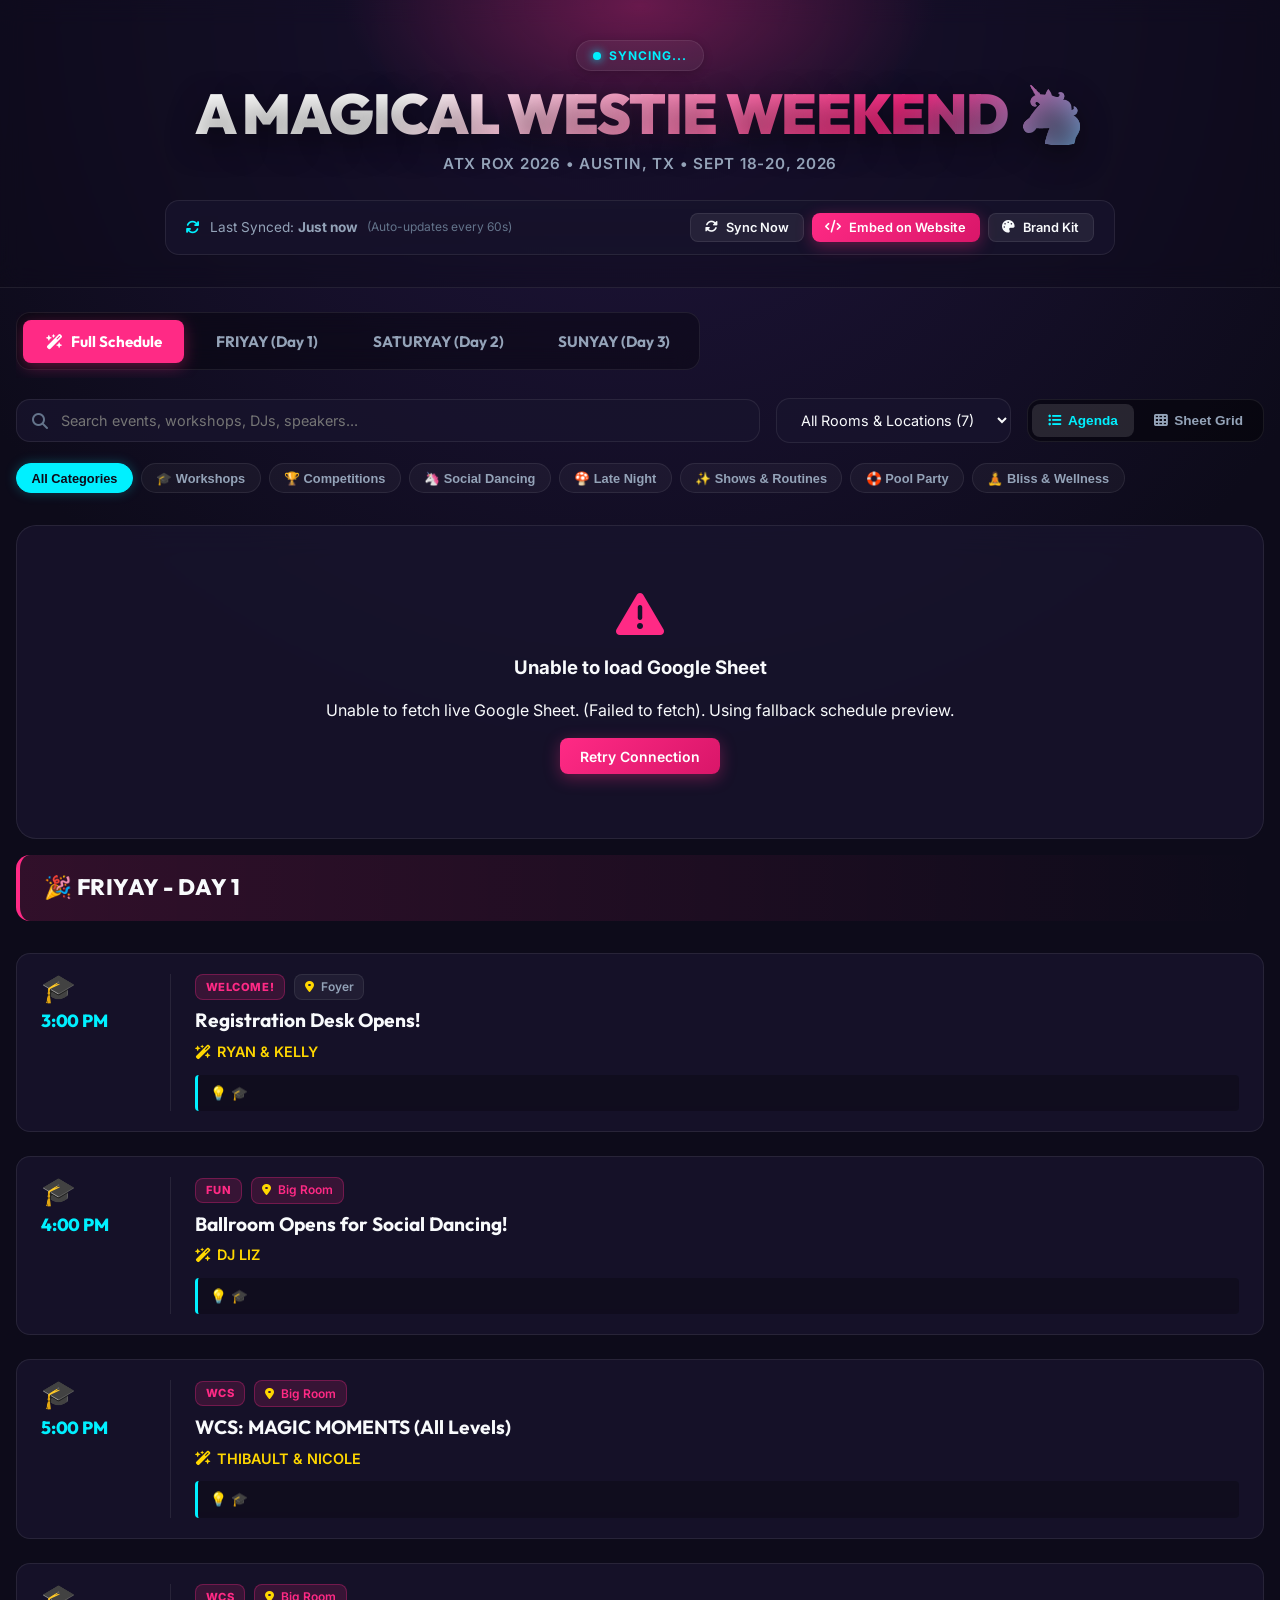
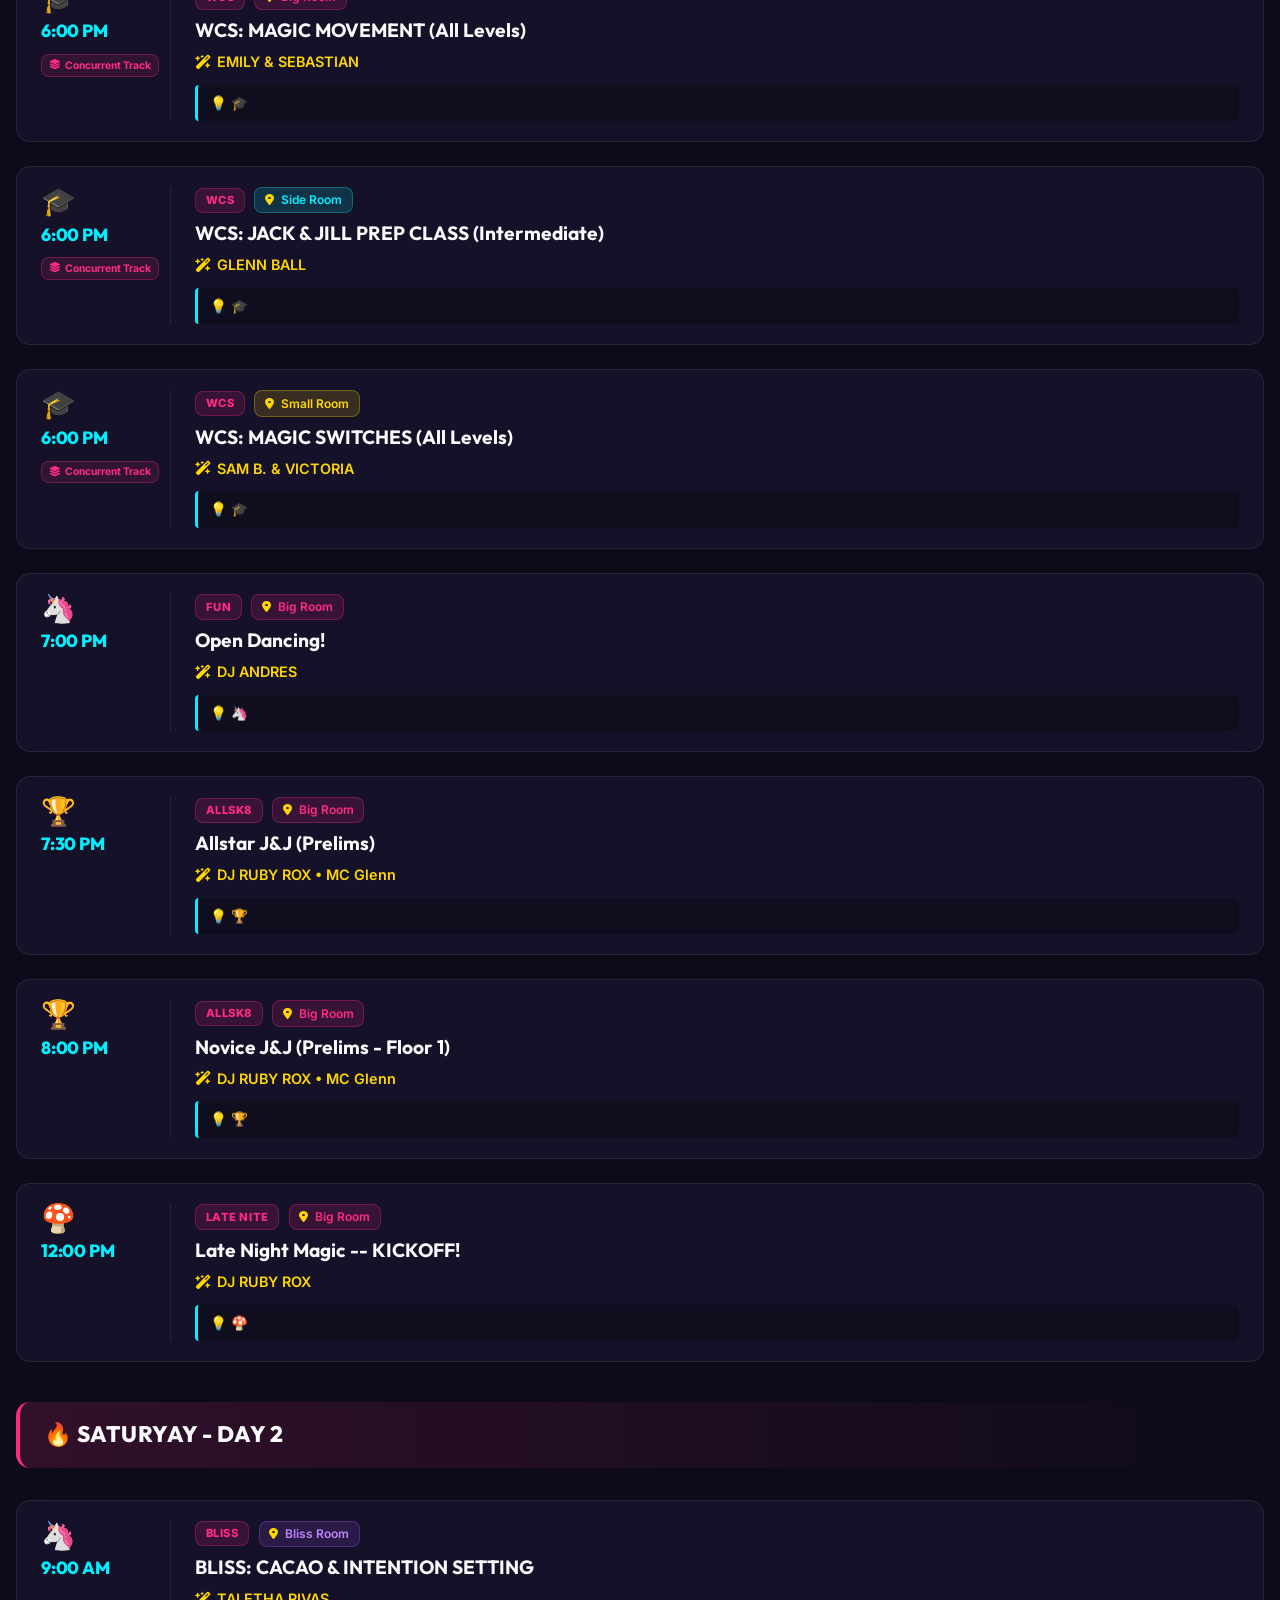
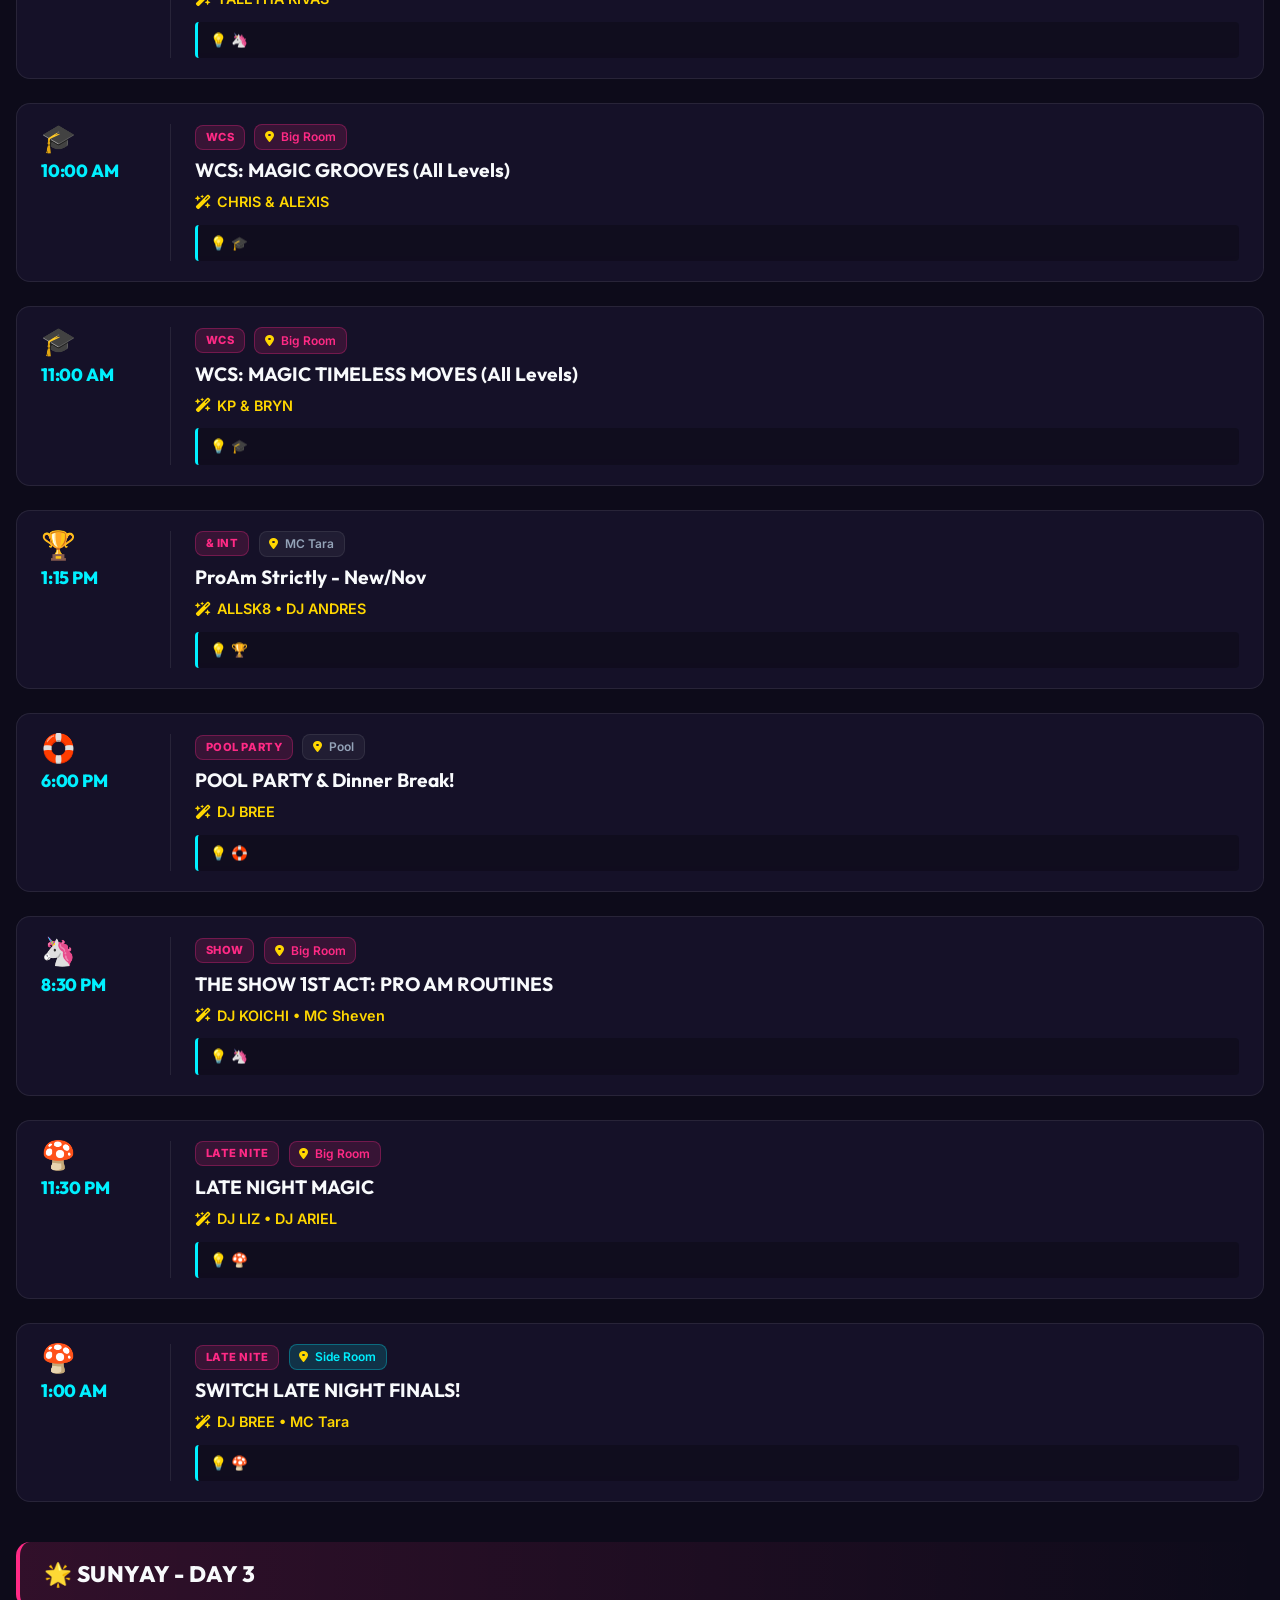
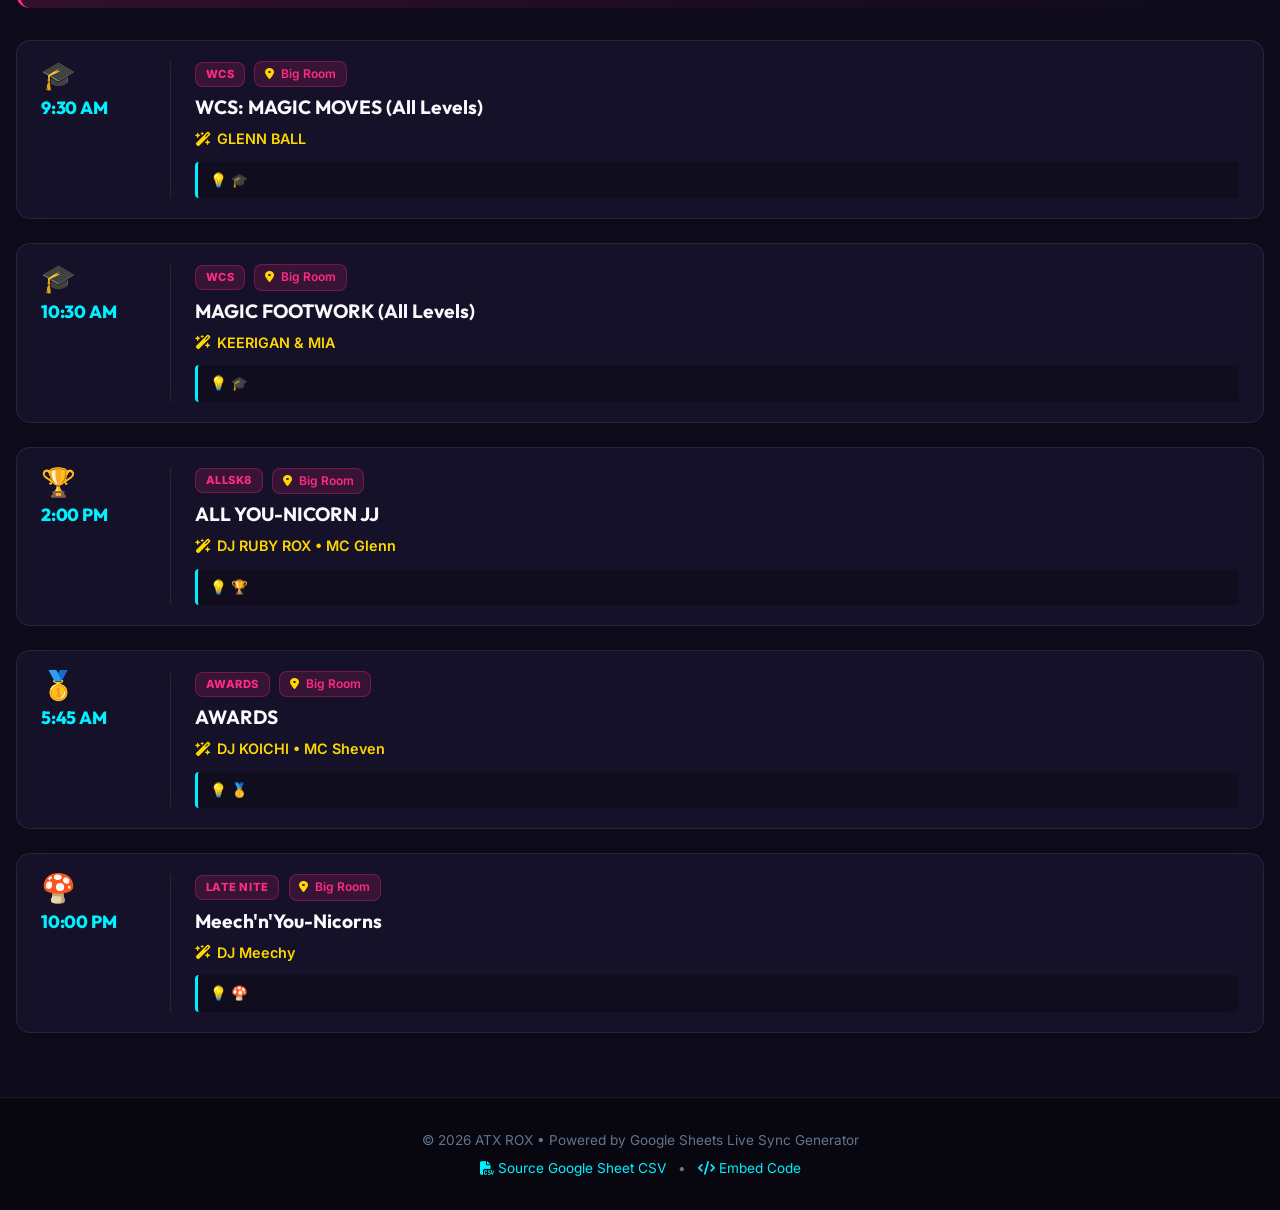
==== index.html @ 1a3ec3fb "Initial release: Live Google Sheets Event Schedule Generator with ATX ROX brand kit, dual views, con" ====
<!DOCTYPE html>
<html lang="en">
<head>
  <meta charset="UTF-8">
  <meta name="viewport" content="width=device-width, initial-scale=1.0">
  <title>ATX ROX Schedule '26 | Live Event Schedule</title>
  <meta name="description" content="Live updating event schedule for ATX ROX - A Magical West Coast Swing Weekend. Updated in real-time from Google Sheets.">
  
  <!-- Google Fonts -->
  <link rel="preconnect" href="https://fonts.googleapis.com">
  <link rel="preconnect" href="https://fonts.gstatic.com" crossorigin>
  <link href="https://fonts.googleapis.com/css2?family=Inter:wght@300;400;500;600;700&family=Outfit:wght@400;600;700;800;900&display=swap" rel="stylesheet">
  
  <!-- FontAwesome Icons -->
  <link rel="stylesheet" href="https://cdnjs.cloudflare.com/ajax/libs/font-awesome/6.4.0/css/all.min.css">
  
  <!-- Main Stylesheet -->
  <link rel="stylesheet" href="style.css">
</head>
<body class="theme-atx-rox">

  <!-- TOP BRAND HERO BANNER -->
  <header class="app-header">
    <div class="header-overlay"></div>
    <div class="header-container">
      <div class="brand-badge">
        <span class="pulse-dot"></span>
        <span id="liveStatusText">LIVE GOOGLE SHEETS SYNC</span>
      </div>
      <h1 class="event-title" id="eventTitle">A MAGICAL WESTIE WEEKEND 🦄</h1>
      <p class="event-subtitle" id="eventSubtitle">ATX ROX 2026 • AUSTIN, TX • SEPT 18-20, 2026</p>
      
      <!-- Live Sync Controls -->
      <div class="sync-bar">
        <div class="sync-info">
          <i class="fa-solid fa-arrows-rotate sync-icon" id="syncSpinner"></i>
          <span>Last Synced: <strong id="lastSyncTime">Just now</strong></span>
          <span class="sync-interval">(Auto-updates every 60s)</span>
        </div>
        <div class="header-actions">
          <button class="btn btn-secondary btn-sm" id="btnSyncNow">
            <i class="fa-solid fa-rotate"></i> Sync Now
          </button>
          <button class="btn btn-primary btn-sm" id="btnOpenEmbedModal">
            <i class="fa-solid fa-code"></i> Embed on Website
          </button>
          <button class="btn btn-secondary btn-sm" id="btnOpenThemeDrawer">
            <i class="fa-solid fa-palette"></i> Brand Kit
          </button>
        </div>
      </div>
    </div>
  </header>

  <!-- MAIN APP CONTAINER -->
  <main class="app-main">
    
    <!-- CONTROLS & NAVIGATION BAR -->
    <section class="navigation-section">
      <!-- Day Tabs Bar -->
      <div class="tabs-scroll-container">
        <div class="day-tabs" id="dayTabsContainer">
          <!-- Dynamically populated day tabs -->
          <button class="tab-btn active" data-day="ALL">
            <i class="fa-solid fa-wand-magic-sparkles"></i> Full Schedule
          </button>
          <button class="tab-btn" data-day="FRIYAY">FRIYAY (Sept 18)</button>
          <button class="tab-btn" data-day="SATURYAY">SATURYAY (Sept 19)</button>
          <button class="tab-btn" data-day="SUNYAY">SUNYAY (Sept 20)</button>
        </div>
      </div>

      <!-- Search, Filter & Layout Switcher Bar -->
      <div class="toolbar">
        <!-- Search Box -->
        <div class="search-box">
          <i class="fa-solid fa-magnifying-glass search-icon"></i>
          <input type="text" id="searchInput" placeholder="Search events, workshops, DJs, speakers..." aria-label="Search Schedule">
          <button class="clear-search" id="btnClearSearch" title="Clear Search" style="display: none;">
            <i class="fa-solid fa-xmark"></i>
          </button>
        </div>

        <!-- Room / Track Filter Dropdown -->
        <div class="filter-group">
          <select id="roomFilter" class="select-input" aria-label="Filter by Location">
            <option value="ALL">All Rooms & Locations</option>
          </select>
        </div>

        <!-- View Mode Switcher -->
        <div class="view-switcher" role="radiogroup" aria-label="Schedule View Options">
          <button class="view-btn active" id="viewBtnAgenda" title="Agenda Cards View">
            <i class="fa-solid fa-list-ul"></i>
            <span>Agenda</span>
          </button>
          <button class="view-btn" id="viewBtnGrid" title="Google Sheet Grid View">
            <i class="fa-solid fa-table-cells"></i>
            <span>Sheet Grid</span>
          </button>
        </div>
      </div>

      <!-- Quick Category Pills -->
      <div class="category-pills" id="categoryPillsContainer">
        <button class="pill-btn active" data-category="ALL">All Categories</button>
        <button class="pill-btn" data-category="WCS">🎓 Workshops</button>
        <button class="pill-btn" data-category="ALLSK8">🏆 Competitions</button>
        <button class="pill-btn" data-category="FUN">🦄 Social Dancing</button>
        <button class="pill-btn" data-category="LATE NITE">🍄 Late Night</button>
        <button class="pill-btn" data-category="SHOW">✨ Shows & Routines</button>
        <button class="pill-btn" data-category="POOL PARTY">🛟 Pool Party</button>
        <button class="pill-btn" data-category="BLISS">🧘 Bliss & Wellness</button>
      </div>
    </section>

    <!-- LOADING & ERROR STATES -->
    <div class="state-container" id="loadingState">
      <div class="spinner-large"></div>
      <h3>Fetching Live Google Sheet Schedule...</h3>
      <p>Parsing sessions, tracks, and live updates</p>
    </div>

    <div class="state-container hidden" id="errorState">
      <i class="fa-solid fa-triangle-exclamation error-icon"></i>
      <h3>Unable to load Google Sheet</h3>
      <p id="errorMessage">Please check your internet connection or CSV publication link.</p>
      <button class="btn btn-primary" id="btnRetry">Retry Connection</button>
    </div>

    <!-- SCHEDULE VIEWS CONTAINER -->
    <section class="schedule-content">
      
      <!-- AGENDA LIST VIEW (DEFAULT MOBILE & DESKTOP) -->
      <div class="view-container agenda-view" id="agendaView">
        <div class="agenda-timeline" id="agendaTimeline">
          <!-- Dynamically populated agenda timeline cards -->
        </div>
      </div>

      <!-- GOOGLE SHEET GRID VIEW -->
      <div class="view-container grid-view hidden" id="gridView">
        <div class="grid-table-wrapper">
          <table class="sheet-grid-table" id="sheetGridTable">
            <thead id="gridTableHead">
              <!-- Dynamically populated table headers -->
            </thead>
            <tbody id="gridTableBody">
              <!-- Dynamically populated table rows -->
            </tbody>
          </table>
        </div>
      </div>

      <!-- EMPTY SEARCH RESULTS STATE -->
      <div class="state-container hidden" id="emptyState">
        <i class="fa-solid fa-calendar-xmark empty-icon"></i>
        <h3>No Events Found</h3>
        <p>Try adjusting your search query or category filters.</p>
        <button class="btn btn-secondary" id="btnResetFilters">Reset All Filters</button>
      </div>
    </section>

  </main>

  <!-- EMBED CODE GENERATOR MODAL -->
  <div class="modal-backdrop hidden" id="embedModal">
    <div class="modal-card">
      <div class="modal-header">
        <h2><i class="fa-solid fa-code"></i> Website Embed Code Generator</h2>
        <button class="modal-close" id="btnCloseEmbedModal"><i class="fa-solid fa-xmark"></i></button>
      </div>
      <div class="modal-body">
        <p>Copy and paste this code snippet directly into your WordPress, Squarespace, Wix, or custom website HTML page to display your live Google Sheet schedule!</p>
        
        <div class="form-group">
          <label for="embedSheetUrl">Google Sheet CSV Published URL</label>
          <input type="text" id="embedSheetUrl" class="text-input" readonly value="https://docs.google.com/spreadsheets/d/e/2PACX-1vRYBLvB4_05i_D7KHyR4v55tsRYfDS2PTN2zPRxjfxtT5gEfvuk1tuV2T-4HpYQgbgEz070Y7EDBnbz/pub?gid=1745454581&single=true&output=csv">
        </div>

        <div class="form-row">
          <div class="form-group">
            <label for="embedHeight">Iframe Height</label>
            <input type="text" id="embedHeight" class="text-input" value="850px">
          </div>
          <div class="form-group">
            <label for="embedThemeSelect">Brand Theme Preset</label>
            <select id="embedThemeSelect" class="select-input">
              <option value="atx-rox">ATX ROX (Magical Westie)</option>
              <option value="cyberpunk">Cyberpunk Dark</option>
              <option value="minimalist">Minimalist Clean</option>
              <option value="vibrant">Vibrant Sunset</option>
            </select>
          </div>
        </div>

        <div class="code-preview-box">
          <div class="code-header">
            <span>HTML iFrame Embed Snippet</span>
            <button class="btn btn-sm btn-secondary" id="btnCopyEmbed">
              <i class="fa-regular fa-copy"></i> Copy Code
            </button>
          </div>
          <textarea id="embedCodeTextarea" class="code-textarea" readonly rows="5"></textarea>
        </div>
      </div>
      <div class="modal-footer">
        <button class="btn btn-secondary" id="btnDoneEmbed">Close</button>
      </div>
    </div>
  </div>

  <!-- BRAND KIT THEME CUSTOMIZER DRAWER -->
  <aside class="drawer-backdrop hidden" id="themeDrawer">
    <div class="drawer-panel">
      <div class="drawer-header">
        <h2><i class="fa-solid fa-palette"></i> Event Brand Kit Editor</h2>
        <button class="drawer-close" id="btnCloseThemeDrawer"><i class="fa-solid fa-xmark"></i></button>
      </div>
      <div class="drawer-body">
        <p class="drawer-desc">Customize the appearance of this schedule for your event website.</p>

        <!-- Preset Selection -->
        <div class="form-group">
          <label>Theme Presets</label>
          <div class="preset-grid">
            <button class="preset-card active" data-preset="atx-rox">
              <div class="preset-swatch" style="background: linear-gradient(135deg, #0d0b1a, #ff2a85, #00f0ff);"></div>
              <span>ATX ROX Magic</span>
            </button>
            <button class="preset-card" data-preset="cyberpunk">
              <div class="preset-swatch" style="background: linear-gradient(135deg, #05050a, #00ff66, #ff0055);"></div>
              <span>Cyberpunk</span>
            </button>
            <button class="preset-card" data-preset="minimalist">
              <div class="preset-swatch" style="background: linear-gradient(135deg, #ffffff, #2563eb, #0f172a);"></div>
              <span>Minimalist</span>
            </button>
            <button class="preset-card" data-preset="vibrant">
              <div class="preset-swatch" style="background: linear-gradient(135deg, #1e1b4b, #f59e0b, #ef4444);"></div>
              <span>Sunset Gold</span>
            </button>
          </div>
        </div>

        <hr class="drawer-divider">

        <!-- Custom Color Pickers -->
        <h3>Custom Brand Colors</h3>
        <div class="form-group">
          <label for="colorPrimary">Primary Accent (Highlights & Buttons)</label>
          <div class="color-picker-wrapper">
            <input type="color" id="colorPrimary" value="#ff2a85">
            <span id="hexPrimary">#ff2a85</span>
          </div>
        </div>

        <div class="form-group">
          <label for="colorSecondary">Secondary Accent (Badges & Glows)</label>
          <div class="color-picker-wrapper">
            <input type="color" id="colorSecondary" value="#00f0ff">
            <span id="hexSecondary">#00f0ff</span>
          </div>
        </div>

        <div class="form-group">
          <label for="colorBackground">Background Base</label>
          <div class="color-picker-wrapper">
            <input type="color" id="colorBackground" value="#0d0b1a">
            <span id="hexBackground">#0d0b1a</span>
          </div>
        </div>

        <div class="form-group">
          <label for="colorCard">Card Container Background</label>
          <div class="color-picker-wrapper">
            <input type="color" id="colorCard" value="#18152e">
            <span id="hexCard">#18152e</span>
          </div>
        </div>

        <hr class="drawer-divider">

        <!-- Custom Titles -->
        <h3>Event Headers</h3>
        <div class="form-group">
          <label for="customTitleInput">Event Title</label>
          <input type="text" id="customTitleInput" class="text-input" value="A MAGICAL WESTIE WEEKEND 🦄">
        </div>

        <div class="form-group">
          <label for="customSubtitleInput">Event Subtitle / Date</label>
          <input type="text" id="customSubtitleInput" class="text-input" value="ATX ROX 2026 • AUSTIN, TX • SEPT 18-20, 2026">
        </div>
      </div>
      <div class="drawer-footer">
        <button class="btn btn-secondary" id="btnResetTheme">Reset Default</button>
        <button class="btn btn-primary" id="btnApplyTheme">Save Theme Settings</button>
      </div>
    </div>
  </aside>

  <!-- EVENT DETAILS MODAL -->
  <div class="modal-backdrop hidden" id="eventDetailModal">
    <div class="modal-card modal-card-sm">
      <div class="modal-header">
        <div class="modal-category-badge" id="modalCategoryBadge">WCS WORKSHOP</div>
        <button class="modal-close" id="btnCloseEventDetailModal"><i class="fa-solid fa-xmark"></i></button>
      </div>
      <div class="modal-body" id="eventDetailModalBody">
        <!-- Dynamically injected event details -->
      </div>
      <div class="modal-footer">
        <button class="btn btn-secondary" id="btnAddToCalGoogle"><i class="fa-brands fa-google"></i> Add to Google Cal</button>
        <button class="btn btn-primary" id="btnAddToCalIcs"><i class="fa-regular fa-calendar-plus"></i> Download .ICS</button>
      </div>
    </div>
  </div>

  <!-- FOOTER -->
  <footer class="app-footer">
    <div class="footer-container">
      <p>© 2026 ATX ROX • Powered by Google Sheets Live Sync Generator</p>
      <div class="footer-links">
        <a href="https://docs.google.com/spreadsheets/d/e/2PACX-1vRYBLvB4_05i_D7KHyR4v55tsRYfDS2PTN2zPRxjfxtT5gEfvuk1tuV2T-4HpYQgbgEz070Y7EDBnbz/pub?gid=1745454581&single=true&output=csv" target="_blank" rel="noopener"><i class="fa-solid fa-file-csv"></i> Source Google Sheet CSV</a>
        <span>•</span>
        <a href="#" id="footerEmbedLink"><i class="fa-solid fa-code"></i> Embed Code</a>
      </div>
    </div>
  </footer>

  <!-- Main JavaScript File -->
  <script src="app.js"></script>
</body>
</html>
---- style.css ----
/* ==========================================================================
   ATX ROX & CUSTOM EVENT SCHEDULE ENGINE - DESIGN SYSTEM & STYLES
   ========================================================================== */

/* --------------------------------------------------------------------------
   1. CSS CUSTOM PROPERTIES (THEME TOKENS)
   -------------------------------------------------------------------------- */
:root {
  --font-heading: 'Outfit', -apple-system, BlinkMacSystemFont, sans-serif;
  --font-body: 'Inter', -apple-system, BlinkMacSystemFont, sans-serif;

  /* Theme Presets Defaults: ATX ROX Magical Westie */
  --bg-color: #0d0b1a;
  --bg-gradient: radial-gradient(circle at 50% 0%, #20153d 0%, #0d0b1a 70%);
  --card-bg: rgba(24, 21, 46, 0.75);
  --card-bg-hover: rgba(35, 30, 66, 0.9);
  --card-border: rgba(255, 255, 255, 0.08);
  
  --primary-color: #ff2a85;
  --primary-glow: rgba(255, 42, 133, 0.35);
  --secondary-color: #00f0ff;
  --secondary-glow: rgba(0, 240, 255, 0.25);
  --accent-gold: #ffd700;

  --text-main: #f8fafc;
  --text-muted: #94a3b8;
  --text-dim: #64748b;
  
  --radius-sm: 8px;
  --radius-md: 14px;
  --radius-lg: 20px;
  --radius-full: 9999px;

  --shadow-sm: 0 4px 12px rgba(0, 0, 0, 0.25);
  --shadow-glow: 0 8px 32px rgba(255, 42, 133, 0.2);

  --transition-fast: 0.2s cubic-bezier(0.4, 0, 0.2, 1);
  --transition-normal: 0.3s cubic-bezier(0.4, 0, 0.2, 1);
}

/* Theme Variant Classes */
body.theme-cyberpunk {
  --bg-color: #05050a;
  --bg-gradient: radial-gradient(circle at 50% 0%, #0c1a12 0%, #05050a 70%);
  --card-bg: rgba(12, 20, 16, 0.85);
  --primary-color: #00ff66;
  --primary-glow: rgba(0, 255, 102, 0.3);
  --secondary-color: #ff0055;
  --secondary-glow: rgba(255, 0, 85, 0.25);
}

body.theme-minimalist {
  --bg-color: #f8fafc;
  --bg-gradient: linear-gradient(180deg, #f1f5f9 0%, #ffffff 100%);
  --card-bg: #ffffff;
  --card-bg-hover: #f1f5f9;
  --card-border: #e2e8f0;
  --primary-color: #2563eb;
  --primary-glow: rgba(37, 99, 235, 0.15);
  --secondary-color: #0f172a;
  --secondary-glow: rgba(15, 23, 42, 0.1);
  --text-main: #0f172a;
  --text-muted: #475569;
  --text-dim: #94a3b8;
}

body.theme-vibrant {
  --bg-color: #1e1b4b;
  --bg-gradient: radial-gradient(circle at 50% 0%, #3730a3 0%, #1e1b4b 70%);
  --card-bg: rgba(30, 27, 75, 0.8);
  --primary-color: #f59e0b;
  --primary-glow: rgba(245, 158, 11, 0.35);
  --secondary-color: #ef4444;
  --secondary-glow: rgba(239, 68, 68, 0.25);
}

/* --------------------------------------------------------------------------
   2. RESET & BASE STYLES
   -------------------------------------------------------------------------- */
* {
  box-sizing: border-box;
  margin: 0;
  padding: 0;
}

body {
  font-family: var(--font-body);
  background: var(--bg-color);
  background-image: var(--bg-gradient);
  background-attachment: fixed;
  color: var(--text-main);
  min-height: 100vh;
  line-height: 1.5;
  -webkit-font-smoothing: antialiased;
}

/* --------------------------------------------------------------------------
   3. HEADER & HERO BANNER
   -------------------------------------------------------------------------- */
.app-header {
  position: relative;
  padding: 2.5rem 1.5rem 2rem;
  text-align: center;
  background: rgba(13, 11, 26, 0.4);
  backdrop-filter: blur(12px);
  border-bottom: 1px solid var(--card-border);
  overflow: hidden;
}

.header-overlay {
  position: absolute;
  top: -50%;
  left: 50%;
  transform: translateX(-50%);
  width: 600px;
  height: 300px;
  background: radial-gradient(ellipse at center, var(--primary-glow) 0%, transparent 70%);
  pointer-events: none;
  z-index: 0;
}

.header-container {
  position: relative;
  z-index: 1;
  max-width: 1200px;
  margin: 0 auto;
}

.brand-badge {
  display: inline-flex;
  align-items: center;
  gap: 0.5rem;
  padding: 0.35rem 1rem;
  background: rgba(255, 255, 255, 0.05);
  border: 1px solid var(--card-border);
  border-radius: var(--radius-full);
  font-size: 0.75rem;
  font-weight: 700;
  letter-spacing: 0.08em;
  text-transform: uppercase;
  color: var(--secondary-color);
  margin-bottom: 0.75rem;
  box-shadow: 0 2px 10px rgba(0,0,0,0.2);
}

.pulse-dot {
  width: 8px;
  height: 8px;
  background-color: var(--secondary-color);
  border-radius: 50%;
  box-shadow: 0 0 10px var(--secondary-color);
  animation: pulse-glow 1.5s infinite alternate;
}

@keyframes pulse-glow {
  0% { opacity: 0.4; transform: scale(0.8); }
  100% { opacity: 1; transform: scale(1.3); }
}

.event-title {
  font-family: var(--font-heading);
  font-size: clamp(2rem, 5vw, 3.5rem);
  font-weight: 900;
  letter-spacing: -0.02em;
  line-height: 1.1;
  background: linear-gradient(135deg, #ffffff 30%, var(--primary-color) 70%, var(--secondary-color) 100%);
  -webkit-background-clip: text;
  -webkit-text-fill-color: transparent;
  margin-bottom: 0.5rem;
  text-shadow: 0 10px 30px rgba(0,0,0,0.5);
}

.event-subtitle {
  font-size: 0.95rem;
  font-weight: 600;
  color: var(--text-muted);
  letter-spacing: 0.05em;
  margin-bottom: 1.5rem;
}

/* Sync Controls Bar */
.sync-bar {
  display: flex;
  flex-wrap: wrap;
  align-items: center;
  justify-content: space-between;
  gap: 1rem;
  padding: 0.75rem 1.25rem;
  background: var(--card-bg);
  border: 1px solid var(--card-border);
  border-radius: var(--radius-md);
  backdrop-filter: blur(16px);
  max-width: 950px;
  margin: 0 auto;
}

.sync-info {
  display: flex;
  align-items: center;
  gap: 0.6rem;
  font-size: 0.85rem;
  color: var(--text-muted);
}

.sync-icon {
  color: var(--secondary-color);
}

.sync-icon.spinning {
  animation: spin 1s linear infinite;
}

@keyframes spin {
  100% { transform: rotate(360deg); }
}

.sync-interval {
  font-size: 0.75rem;
  color: var(--text-dim);
}

.header-actions {
  display: flex;
  gap: 0.5rem;
}

/* --------------------------------------------------------------------------
   4. BUTTONS & UI CONTROLS
   -------------------------------------------------------------------------- */
.btn {
  display: inline-flex;
  align-items: center;
  justify-content: center;
  gap: 0.5rem;
  padding: 0.6rem 1.25rem;
  font-family: var(--font-body);
  font-size: 0.875rem;
  font-weight: 600;
  border-radius: var(--radius-sm);
  border: none;
  cursor: pointer;
  transition: var(--transition-fast);
  text-decoration: none;
}

.btn-sm {
  padding: 0.4rem 0.85rem;
  font-size: 0.8rem;
}

.btn-primary {
  background: linear-gradient(135deg, var(--primary-color), #d91669);
  color: #ffffff;
  box-shadow: 0 4px 16px var(--primary-glow);
}

.btn-primary:hover {
  transform: translateY(-2px);
  box-shadow: 0 6px 20px var(--primary-glow);
  filter: brightness(1.1);
}

.btn-secondary {
  background: rgba(255, 255, 255, 0.07);
  color: var(--text-main);
  border: 1px solid var(--card-border);
}

.btn-secondary:hover {
  background: rgba(255, 255, 255, 0.14);
  transform: translateY(-1px);
}

/* --------------------------------------------------------------------------
   5. NAVIGATION & TOOLBAR SECTION
   -------------------------------------------------------------------------- */
.app-main {
  max-width: 1280px;
  margin: 0 auto;
  padding: 1.5rem 1rem 4rem;
}

.navigation-section {
  display: flex;
  flex-direction: column;
  gap: 1.25rem;
  margin-bottom: 2rem;
}

/* Day Tabs Bar */
.tabs-scroll-container {
  overflow-x: auto;
  padding-bottom: 0.5rem;
  scrollbar-width: thin;
  scrollbar-color: var(--primary-color) transparent;
}

.day-tabs {
  display: inline-flex;
  gap: 0.6rem;
  padding: 0.4rem;
  background: rgba(0, 0, 0, 0.3);
  border: 1px solid var(--card-border);
  border-radius: var(--radius-md);
  backdrop-filter: blur(12px);
  min-width: max-content;
}

.tab-btn {
  display: flex;
  align-items: center;
  gap: 0.5rem;
  padding: 0.75rem 1.4rem;
  background: transparent;
  border: none;
  border-radius: var(--radius-sm);
  color: var(--text-muted);
  font-family: var(--font-heading);
  font-size: 0.95rem;
  font-weight: 700;
  cursor: pointer;
  transition: var(--transition-fast);
  white-space: nowrap;
}

.tab-btn:hover {
  color: var(--text-main);
  background: rgba(255, 255, 255, 0.05);
}

.tab-btn.active {
  background: var(--primary-color);
  color: #ffffff;
  box-shadow: 0 4px 16px var(--primary-glow);
}

/* Toolbar: Search, Filters & View Toggle */
.toolbar {
  display: flex;
  flex-wrap: wrap;
  gap: 1rem;
  align-items: center;
  justify-content: space-between;
}

.search-box {
  position: relative;
  flex: 1 1 300px;
  display: flex;
  align-items: center;
}

.search-icon {
  position: absolute;
  left: 1rem;
  color: var(--text-dim);
  pointer-events: none;
}

.search-box input {
  width: 100%;
  padding: 0.75rem 2.5rem 0.75rem 2.75rem;
  background: var(--card-bg);
  border: 1px solid var(--card-border);
  border-radius: var(--radius-md);
  color: var(--text-main);
  font-family: var(--font-body);
  font-size: 0.9rem;
  outline: none;
  transition: var(--transition-fast);
}

.search-box input:focus {
  border-color: var(--secondary-color);
  box-shadow: 0 0 16px var(--secondary-glow);
}

.clear-search {
  position: absolute;
  right: 0.75rem;
  background: transparent;
  border: none;
  color: var(--text-muted);
  cursor: pointer;
  padding: 0.25rem 0.5rem;
}

.select-input {
  padding: 0.75rem 1.25rem;
  background: var(--card-bg);
  border: 1px solid var(--card-border);
  border-radius: var(--radius-md);
  color: var(--text-main);
  font-family: var(--font-body);
  font-size: 0.9rem;
  outline: none;
  cursor: pointer;
}

.select-input option {
  background: var(--bg-color);
  color: var(--text-main);
}

/* View Mode Switcher */
.view-switcher {
  display: flex;
  background: rgba(0, 0, 0, 0.4);
  border: 1px solid var(--card-border);
  border-radius: var(--radius-md);
  padding: 0.25rem;
  gap: 0.25rem;
}

.view-btn {
  display: flex;
  align-items: center;
  gap: 0.4rem;
  padding: 0.55rem 1rem;
  background: transparent;
  border: none;
  border-radius: var(--radius-sm);
  color: var(--text-muted);
  font-size: 0.85rem;
  font-weight: 600;
  cursor: pointer;
  transition: var(--transition-fast);
}

.view-btn:hover {
  color: var(--text-main);
}

.view-btn.active {
  background: rgba(255, 255, 255, 0.12);
  color: var(--secondary-color);
}

/* Category Pills */
.category-pills {
  display: flex;
  flex-wrap: wrap;
  gap: 0.5rem;
}

.pill-btn {
  padding: 0.4rem 0.9rem;
  background: rgba(255, 255, 255, 0.04);
  border: 1px solid var(--card-border);
  border-radius: var(--radius-full);
  color: var(--text-muted);
  font-size: 0.8rem;
  font-weight: 600;
  cursor: pointer;
  transition: var(--transition-fast);
}

.pill-btn:hover {
  background: rgba(255, 255, 255, 0.1);
  color: var(--text-main);
}

.pill-btn.active {
  background: var(--secondary-color);
  color: #0d0b1a;
  border-color: var(--secondary-color);
  font-weight: 700;
  box-shadow: 0 0 12px var(--secondary-glow);
}

/* --------------------------------------------------------------------------
   6. AGENDA LIST VIEW (TIMELINE CARDS)
   -------------------------------------------------------------------------- */
.agenda-timeline {
  display: flex;
  flex-direction: column;
  gap: 1.5rem;
}

.day-header-banner {
  padding: 1rem 1.5rem;
  background: linear-gradient(90deg, rgba(255, 42, 133, 0.15) 0%, transparent 100%);
  border-left: 4px solid var(--primary-color);
  border-radius: var(--radius-md);
  margin-top: 1rem;
  margin-bottom: 0.5rem;
}

.day-header-banner h2 {
  font-family: var(--font-heading);
  font-size: 1.4rem;
  font-weight: 800;
  letter-spacing: 0.02em;
  color: var(--text-main);
  text-transform: uppercase;
}

.session-card {
  display: grid;
  grid-template-columns: 130px 1fr;
  gap: 1.5rem;
  padding: 1.25rem 1.5rem;
  background: var(--card-bg);
  border: 1px solid var(--card-border);
  border-radius: var(--radius-md);
  backdrop-filter: blur(16px);
  transition: var(--transition-normal);
  position: relative;
  overflow: hidden;
}

.session-card:hover {
  background: var(--card-bg-hover);
  border-color: rgba(255, 255, 255, 0.2);
  transform: translateY(-2px);
  box-shadow: var(--shadow-glow);
}

/* Card Left Column: Time & Icon */
.session-time-col {
  display: flex;
  flex-direction: column;
  align-items: flex-start;
  gap: 0.4rem;
  border-right: 1px solid var(--card-border);
  padding-right: 1rem;
}

.session-icon {
  font-size: 1.75rem;
  line-height: 1;
}

.session-time {
  font-family: var(--font-heading);
  font-size: 1.1rem;
  font-weight: 800;
  color: var(--secondary-color);
  letter-spacing: -0.01em;
}

.badge-concurrent {
  font-size: 0.65rem;
  font-weight: 700;
  color: var(--primary-color);
  background: rgba(255, 42, 133, 0.12);
  padding: 0.15rem 0.45rem;
  border-radius: var(--radius-sm);
  border: 1px solid rgba(255, 42, 133, 0.3);
  margin-top: 0.2rem;
  display: inline-flex;
  align-items: center;
  gap: 0.25rem;
  white-space: nowrap;
}

/* Card Right Column: Main Details */
.session-main-col {
  display: flex;
  flex-direction: column;
  gap: 0.5rem;
}

.session-top-meta {
  display: flex;
  flex-wrap: wrap;
  align-items: center;
  gap: 0.6rem;
}

.badge-format {
  padding: 0.2rem 0.6rem;
  background: rgba(255, 42, 133, 0.15);
  border: 1px solid rgba(255, 42, 133, 0.3);
  border-radius: var(--radius-sm);
  color: var(--primary-color);
  font-size: 0.7rem;
  font-weight: 800;
  letter-spacing: 0.05em;
  text-transform: uppercase;
}

.badge-room {
  padding: 0.2rem 0.6rem;
  background: rgba(255, 255, 255, 0.05);
  border: 1px solid var(--card-border);
  border-radius: var(--radius-sm);
  color: var(--text-muted);
  font-size: 0.75rem;
  font-weight: 600;
}

.badge-room i {
  color: var(--accent-gold);
  margin-right: 0.25rem;
}

.session-title {
  font-family: var(--font-heading);
  font-size: 1.2rem;
  font-weight: 700;
  color: var(--text-main);
  line-height: 1.3;
}

.session-artists {
  font-size: 0.9rem;
  font-weight: 600;
  color: var(--accent-gold);
  display: flex;
  align-items: center;
  gap: 0.4rem;
}

.session-scoop {
  padding: 0.5rem 0.75rem;
  background: rgba(0, 0, 0, 0.25);
  border-left: 3px solid var(--secondary-color);
  border-radius: 4px;
  font-size: 0.85rem;
  color: var(--text-muted);
  margin-top: 0.25rem;
}

/* --------------------------------------------------------------------------
   7. GOOGLE SHEET GRID TABLE VIEW
   -------------------------------------------------------------------------- */
.grid-table-wrapper {
  width: 100%;
  overflow-x: auto;
  border: 1px solid var(--card-border);
  border-radius: var(--radius-md);
  background: var(--card-bg);
  backdrop-filter: blur(16px);
}

.sheet-grid-table {
  width: 100%;
  border-collapse: collapse;
  text-align: left;
  font-size: 0.875rem;
}

.sheet-grid-table th {
  padding: 1rem;
  background: rgba(0, 0, 0, 0.4);
  color: var(--secondary-color);
  font-family: var(--font-heading);
  font-size: 0.85rem;
  font-weight: 800;
  text-transform: uppercase;
  letter-spacing: 0.05em;
  border-bottom: 2px solid var(--card-border);
  white-space: nowrap;
}

.sheet-grid-table td {
  padding: 0.85rem 1rem;
  border-bottom: 1px solid var(--card-border);
  color: var(--text-main);
}

.sheet-grid-table tr:hover td {
  background: rgba(255, 255, 255, 0.04);
}

.sheet-grid-table .day-section-row td {
  background: linear-gradient(90deg, rgba(255, 42, 133, 0.2) 0%, transparent 100%);
  font-family: var(--font-heading);
  font-size: 1.1rem;
  font-weight: 800;
  color: var(--primary-color);
  text-transform: uppercase;
  padding: 1rem;
}

/* --------------------------------------------------------------------------
   8. MODALS & DRAWERS
   -------------------------------------------------------------------------- */
.hidden {
  display: none !important;
}

.modal-backdrop, .drawer-backdrop {
  position: fixed;
  top: 0;
  left: 0;
  width: 100vw;
  height: 100vh;
  background: rgba(0, 0, 0, 0.75);
  backdrop-filter: blur(8px);
  z-index: 1000;
  display: flex;
  align-items: center;
  justify-content: center;
  padding: 1rem;
}

.modal-card {
  width: 100%;
  max-width: 680px;
  background: var(--bg-color);
  border: 1px solid var(--card-border);
  border-radius: var(--radius-lg);
  box-shadow: 0 20px 50px rgba(0,0,0,0.6);
  overflow: hidden;
  display: flex;
  flex-direction: column;
}

.modal-card-sm {
  max-width: 480px;
}

.modal-header, .drawer-header {
  display: flex;
  align-items: center;
  justify-content: space-between;
  padding: 1.25rem 1.5rem;
  border-bottom: 1px solid var(--card-border);
  background: rgba(255, 255, 255, 0.02);
}

.modal-header h2, .drawer-header h2 {
  font-family: var(--font-heading);
  font-size: 1.25rem;
  font-weight: 800;
  color: var(--text-main);
}

.modal-close, .drawer-close {
  background: transparent;
  border: none;
  color: var(--text-muted);
  font-size: 1.25rem;
  cursor: pointer;
  transition: var(--transition-fast);
}

.modal-close:hover, .drawer-close:hover {
  color: var(--primary-color);
}

.modal-body, .drawer-body {
  padding: 1.5rem;
  overflow-y: auto;
  max-height: 70vh;
}

.modal-footer, .drawer-footer {
  padding: 1rem 1.5rem;
  border-top: 1px solid var(--card-border);
  display: flex;
  justify-content: flex-end;
  gap: 0.75rem;
  background: rgba(0, 0, 0, 0.2);
}

/* Code Snippet Box */
.code-preview-box {
  margin-top: 1rem;
  border: 1px solid var(--card-border);
  border-radius: var(--radius-md);
  overflow: hidden;
  background: rgba(0, 0, 0, 0.5);
}

.code-header {
  display: flex;
  align-items: center;
  justify-content: space-between;
  padding: 0.5rem 1rem;
  background: rgba(255, 255, 255, 0.05);
  font-size: 0.75rem;
  font-weight: 700;
  color: var(--text-muted);
}

.code-textarea {
  width: 100%;
  background: transparent;
  border: none;
  padding: 1rem;
  color: var(--secondary-color);
  font-family: monospace;
  font-size: 0.85rem;
  resize: none;
  outline: none;
}

/* Theme Customizer Drawer */
.drawer-backdrop {
  justify-content: flex-end;
}

.drawer-panel {
  width: 100%;
  max-width: 420px;
  height: 100%;
  background: var(--bg-color);
  border-left: 1px solid var(--card-border);
  display: flex;
  flex-direction: column;
}

.form-group {
  display: flex;
  flex-direction: column;
  gap: 0.4rem;
  margin-bottom: 1.2rem;
}

.form-group label {
  font-size: 0.85rem;
  font-weight: 600;
  color: var(--text-muted);
}

.text-input {
  padding: 0.65rem 1rem;
  background: var(--card-bg);
  border: 1px solid var(--card-border);
  border-radius: var(--radius-sm);
  color: var(--text-main);
  outline: none;
}

.color-picker-wrapper {
  display: flex;
  align-items: center;
  gap: 0.75rem;
}

.color-picker-wrapper input[type="color"] {
  width: 40px;
  height: 40px;
  border: none;
  border-radius: 8px;
  cursor: pointer;
  background: none;
}

.preset-grid {
  display: grid;
  grid-template-columns: repeat(2, 1fr);
  gap: 0.75rem;
}

.preset-card {
  display: flex;
  flex-direction: column;
  align-items: center;
  gap: 0.4rem;
  padding: 0.75rem;
  background: var(--card-bg);
  border: 1px solid var(--card-border);
  border-radius: var(--radius-md);
  cursor: pointer;
  color: var(--text-main);
  font-size: 0.8rem;
  font-weight: 600;
}

.preset-card.active {
  border-color: var(--primary-color);
  box-shadow: 0 0 12px var(--primary-glow);
}

.preset-swatch {
  width: 100%;
  height: 30px;
  border-radius: 6px;
}

.drawer-divider {
  border: none;
  border-top: 1px solid var(--card-border);
  margin: 1.5rem 0;
}

/* --------------------------------------------------------------------------
   9. STATES & FOOTER
   -------------------------------------------------------------------------- */
.state-container {
  display: flex;
  flex-direction: column;
  align-items: center;
  justify-content: center;
  padding: 4rem 1.5rem;
  text-align: center;
  gap: 1rem;
  background: var(--card-bg);
  border: 1px solid var(--card-border);
  border-radius: var(--radius-lg);
  backdrop-filter: blur(16px);
}

.spinner-large {
  width: 48px;
  height: 48px;
  border: 4px solid rgba(255, 255, 255, 0.1);
  border-top-color: var(--primary-color);
  border-radius: 50%;
  animation: spin 0.8s linear infinite;
}

.error-icon, .empty-icon {
  font-size: 3rem;
  color: var(--primary-color);
}

.app-footer {
  border-top: 1px solid var(--card-border);
  background: rgba(0,0,0,0.4);
  padding: 2rem 1.5rem;
  text-align: center;
  font-size: 0.85rem;
  color: var(--text-dim);
}

.footer-container {
  display: flex;
  flex-direction: column;
  align-items: center;
  gap: 0.5rem;
}

.footer-links {
  display: flex;
  gap: 0.75rem;
  align-items: center;
}

.footer-links a {
  color: var(--secondary-color);
  text-decoration: none;
}

.footer-links a:hover {
  text-decoration: underline;
}

/* --------------------------------------------------------------------------
   10. RESPONSIVE BREAKPOINTS
   -------------------------------------------------------------------------- */
@media (max-width: 768px) {
  .session-card {
    grid-template-columns: 1fr;
    gap: 0.75rem;
  }
  
  .session-time-col {
    flex-direction: row;
    align-items: center;
    justify-content: space-between;
    border-right: none;
    border-bottom: 1px solid var(--card-border);
    padding-right: 0;
    padding-bottom: 0.6rem;
  }

  .sync-bar {
    flex-direction: column;
    align-items: flex-start;
  }

  .header-actions {
    width: 100%;
    justify-content: space-between;
  }

  .toolbar {
    flex-direction: column;
    align-items: stretch;
  }
}
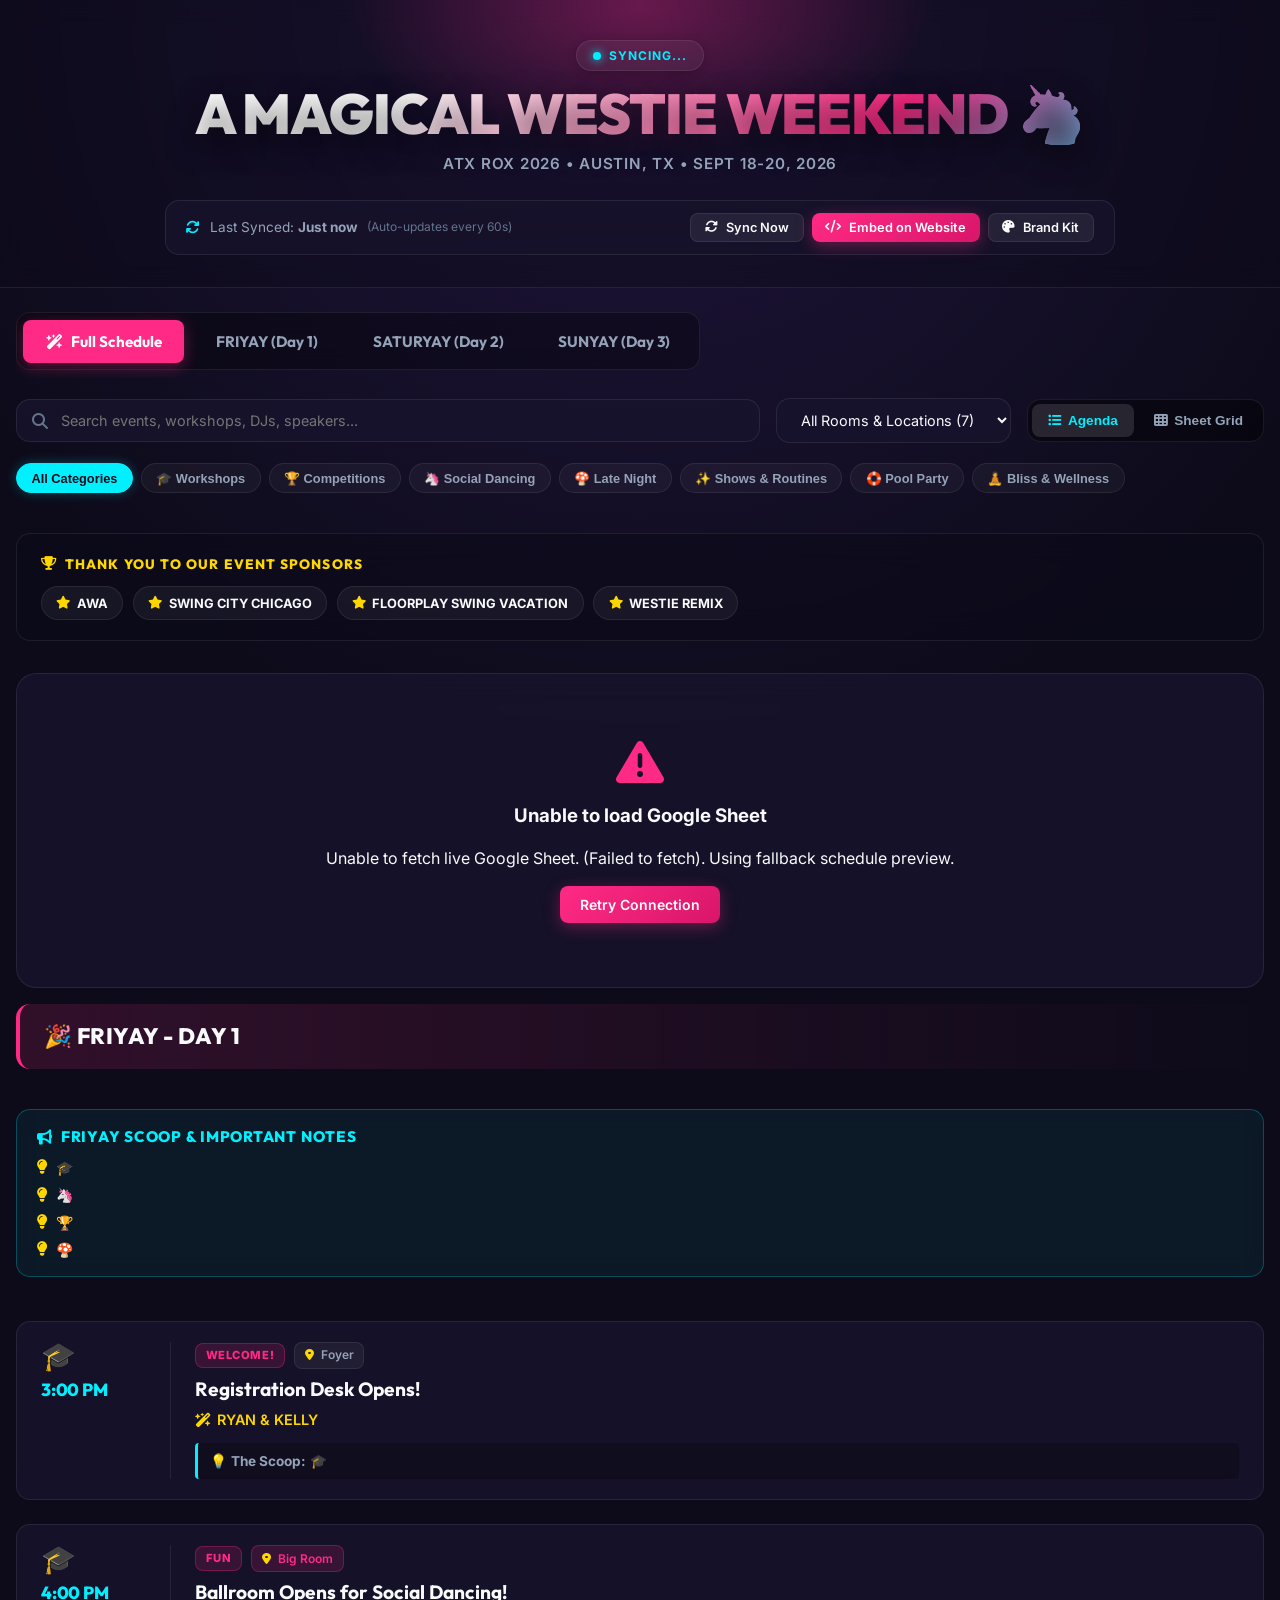
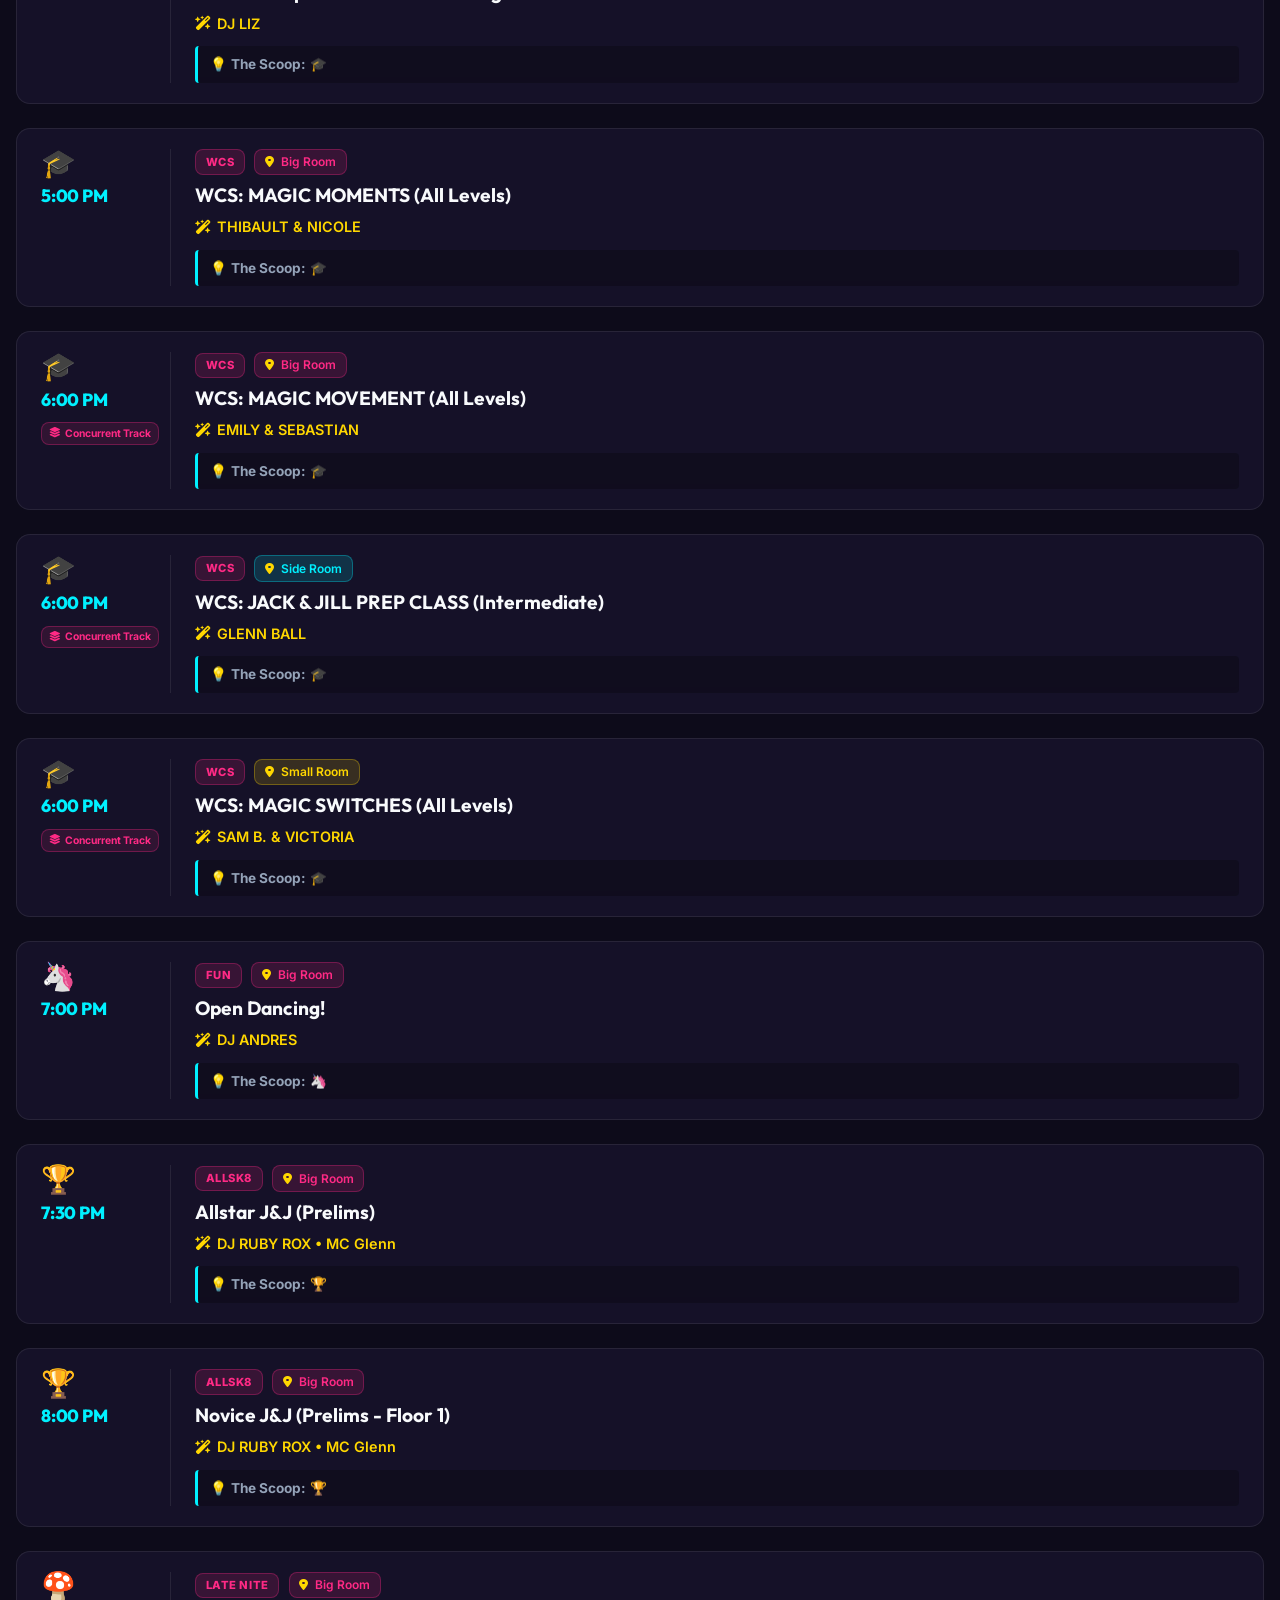
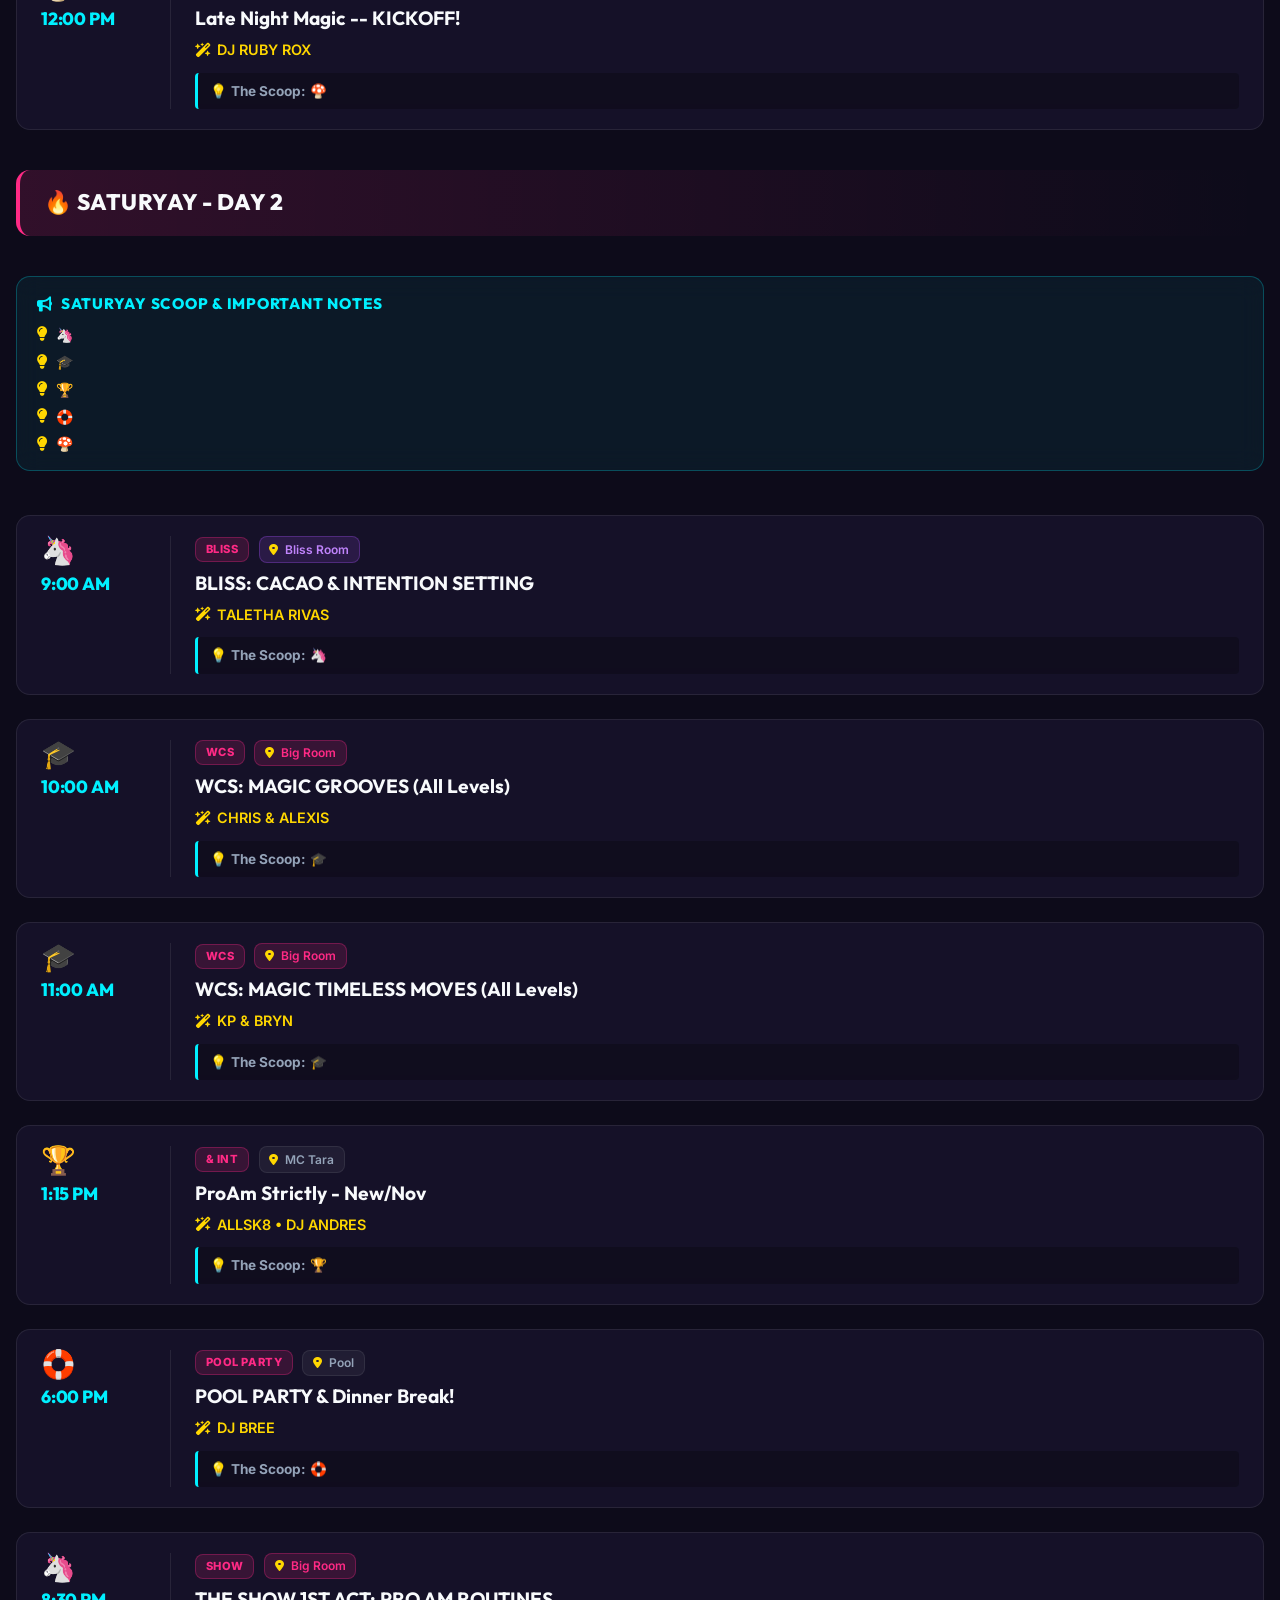
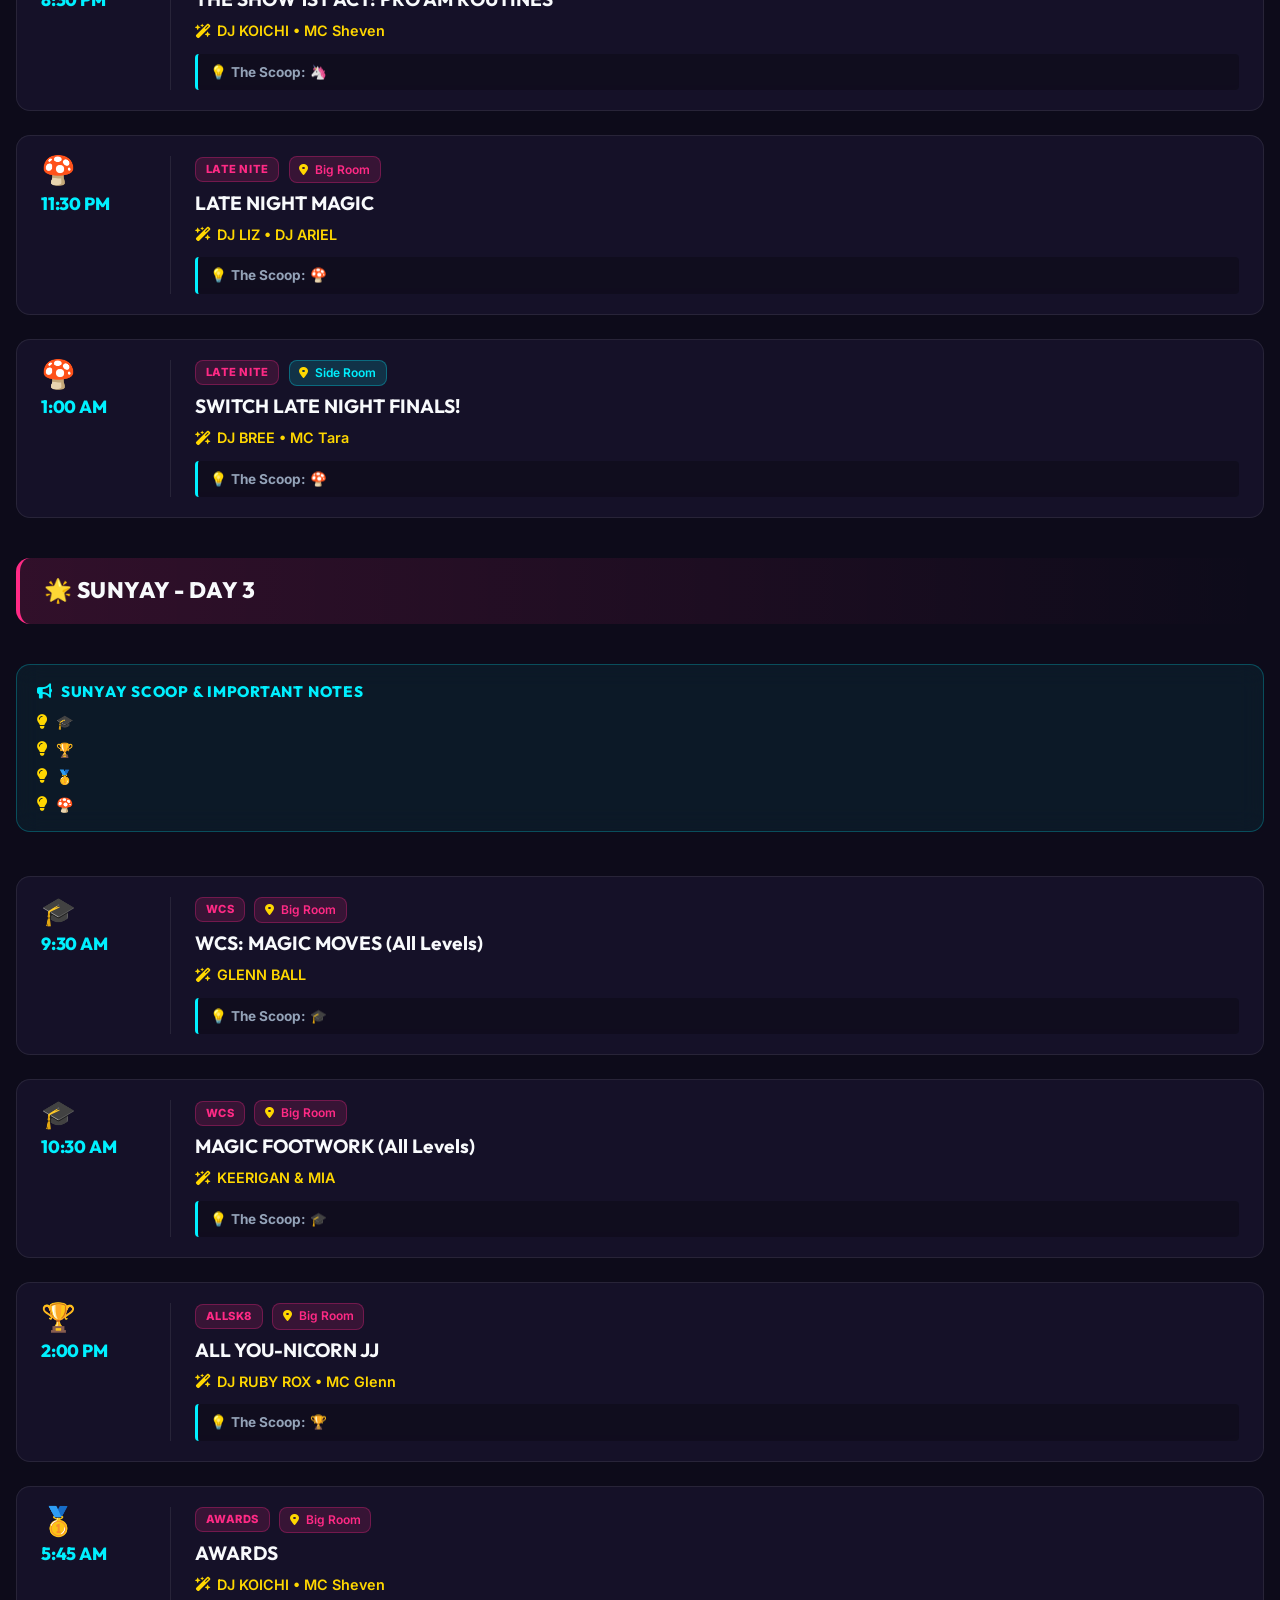
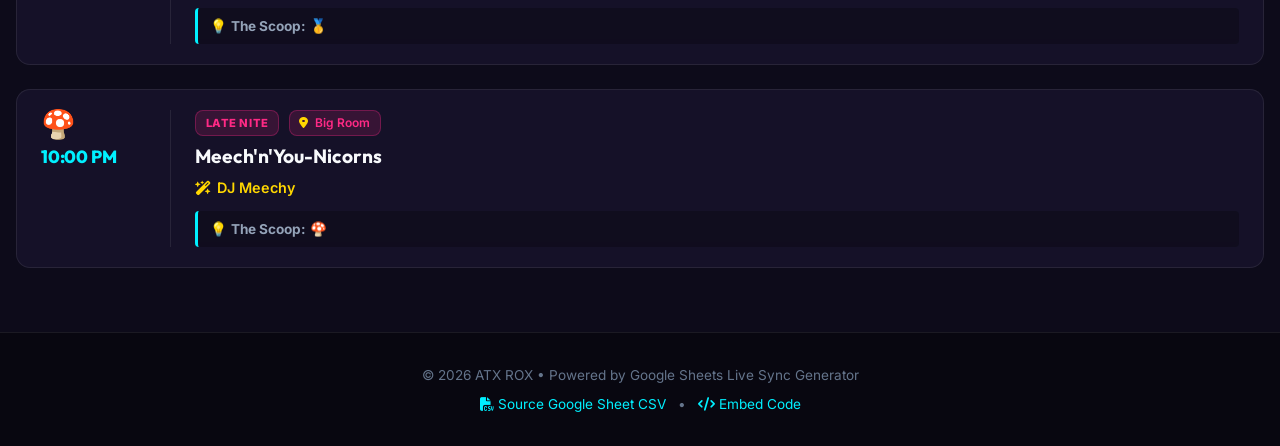
==== commit 82995827: "Add Day Scoop announcements banner, highlighted Scoop notes, and Column Q Sponsors Showcase bar" ====
--- a/index.html
+++ b/index.html
@@ -112,6 +112,9 @@
         <button class="pill-btn" data-category="POOL PARTY">🛟 Pool Party</button>
         <button class="pill-btn" data-category="BLISS">🧘 Bliss & Wellness</button>
       </div>
+
+      <!-- Sponsors Showcase Container -->
+      <div id="sponsorsContainer" class="sponsors-section hidden"></div>
     </section>
 
     <!-- LOADING & ERROR STATES -->
--- a/style.css
+++ b/style.css
@@ -974,3 +974,116 @@
     align-items: stretch;
   }
 }
+
+/* --------------------------------------------------------------------------
+   11. DAY SCOOP BANNER & SPONSORS SHOWCASE
+   -------------------------------------------------------------------------- */
+.day-scoop-banner {
+  padding: 1rem 1.25rem;
+  background: rgba(0, 240, 255, 0.06);
+  border: 1px solid rgba(0, 240, 255, 0.25);
+  border-radius: var(--radius-md);
+  margin-top: 0.5rem;
+  margin-bottom: 1.25rem;
+  backdrop-filter: blur(12px);
+}
+
+.day-scoop-title {
+  display: flex;
+  align-items: center;
+  gap: 0.5rem;
+  font-family: var(--font-heading);
+  font-size: 0.95rem;
+  font-weight: 800;
+  color: var(--secondary-color);
+  letter-spacing: 0.05em;
+  margin-bottom: 0.5rem;
+  text-transform: uppercase;
+}
+
+.day-scoop-list {
+  list-style: none;
+  display: flex;
+  flex-direction: column;
+  gap: 0.4rem;
+}
+
+.day-scoop-list li {
+  font-size: 0.875rem;
+  color: var(--text-main);
+  display: flex;
+  align-items: center;
+  gap: 0.5rem;
+}
+
+.day-scoop-list li i {
+  color: var(--accent-gold);
+  font-size: 0.9rem;
+}
+
+.sponsors-section {
+  margin-top: 1.25rem;
+}
+
+.sponsors-bar {
+  padding: 1.25rem 1.5rem;
+  background: rgba(13, 11, 26, 0.6);
+  border: 1px solid var(--card-border);
+  border-radius: var(--radius-md);
+  backdrop-filter: blur(16px);
+}
+
+.sponsors-header {
+  display: flex;
+  align-items: center;
+  gap: 0.5rem;
+  font-family: var(--font-heading);
+  font-size: 0.85rem;
+  font-weight: 800;
+  color: var(--accent-gold);
+  letter-spacing: 0.08em;
+  text-transform: uppercase;
+  margin-bottom: 0.75rem;
+}
+
+.sponsors-grid {
+  display: flex;
+  flex-wrap: wrap;
+  gap: 0.6rem;
+}
+
+.sponsor-card {
+  padding: 0.4rem 0.9rem;
+  background: rgba(255, 255, 255, 0.05);
+  border: 1px solid var(--card-border);
+  border-radius: var(--radius-full);
+  font-size: 0.8rem;
+  font-weight: 700;
+  color: var(--text-main);
+  transition: var(--transition-fast);
+  display: flex;
+  align-items: center;
+  gap: 0.4rem;
+}
+
+.sponsor-card:hover {
+  background: rgba(255, 42, 133, 0.15);
+  border-color: var(--primary-color);
+  transform: translateY(-1px);
+}
+
+.sponsor-card i {
+  color: var(--accent-gold);
+}
+
+.sponsor-card img {
+  max-height: 28px;
+  object-fit: contain;
+}
+
+.grid-scoop-highlight {
+  background: rgba(255, 215, 0, 0.08);
+  padding: 0.15rem 0.4rem;
+  border-radius: 4px;
+  border-left: 2px solid var(--accent-gold);
+}
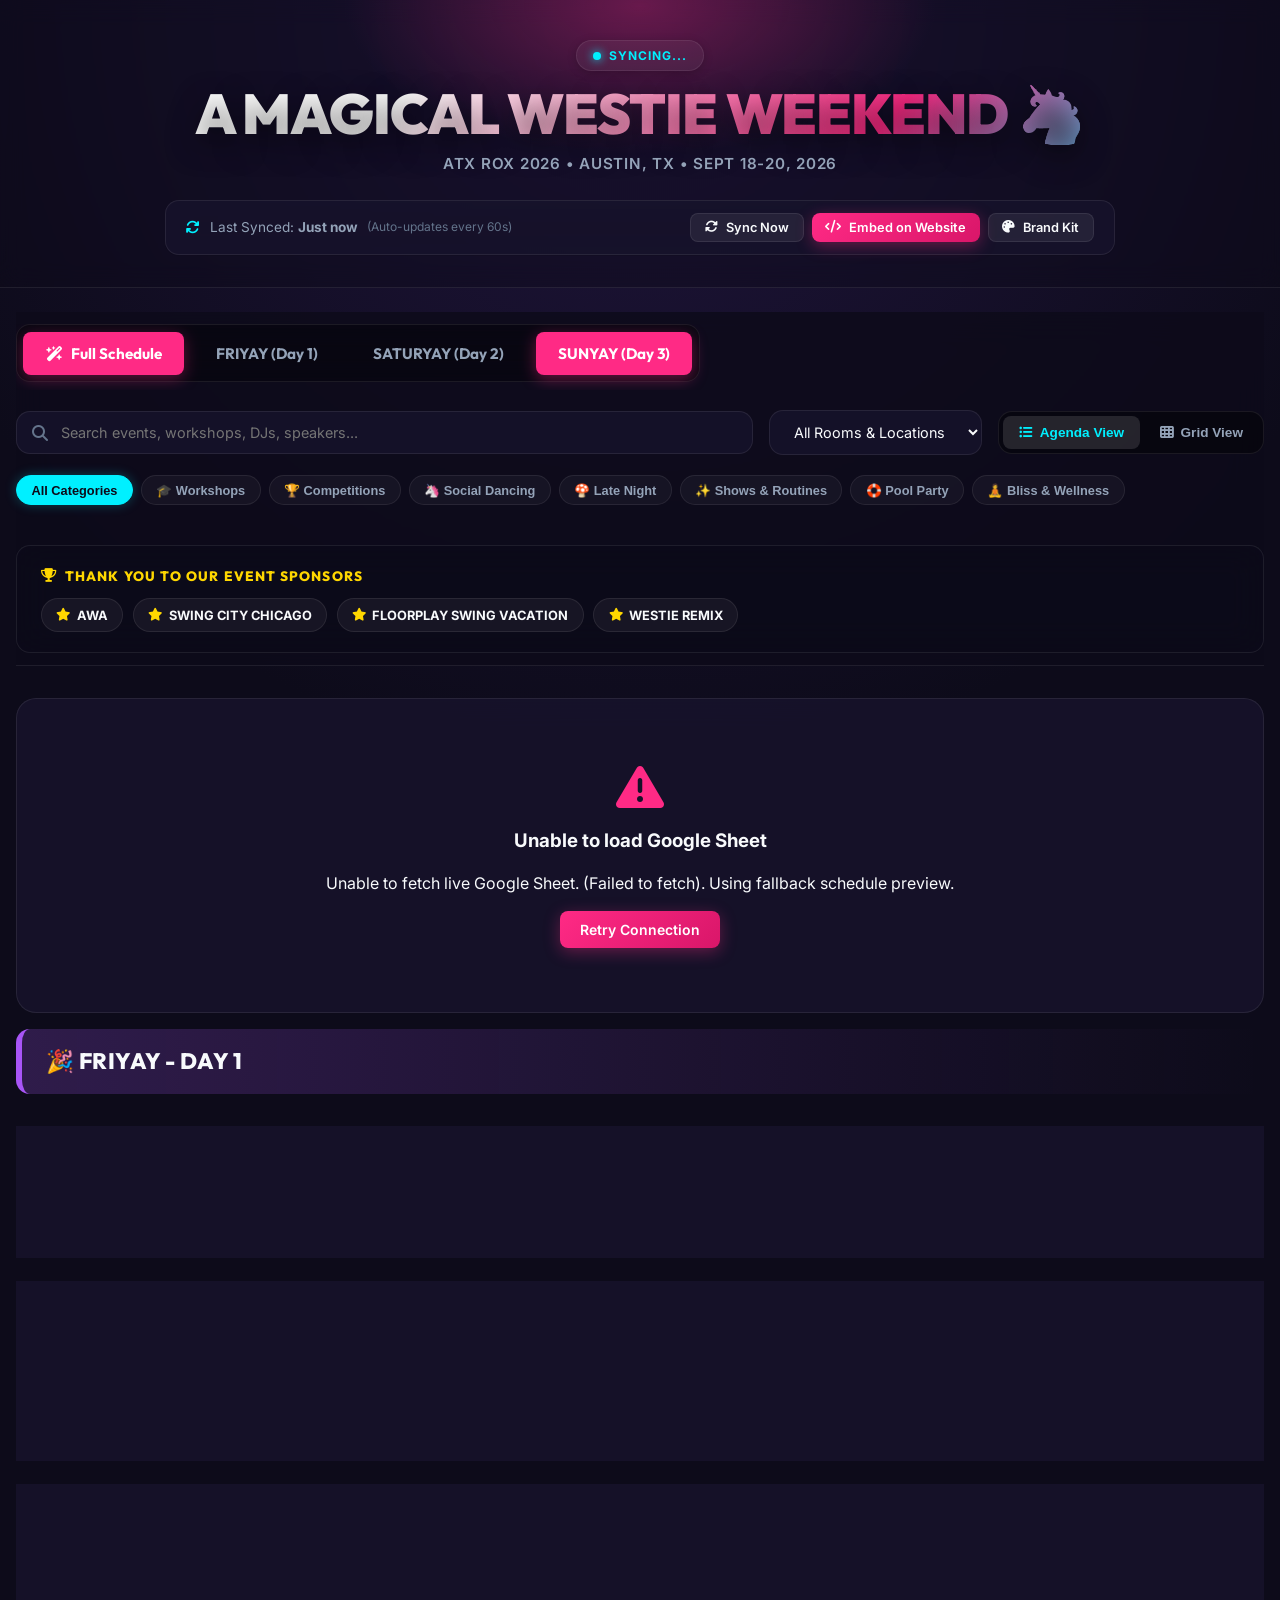
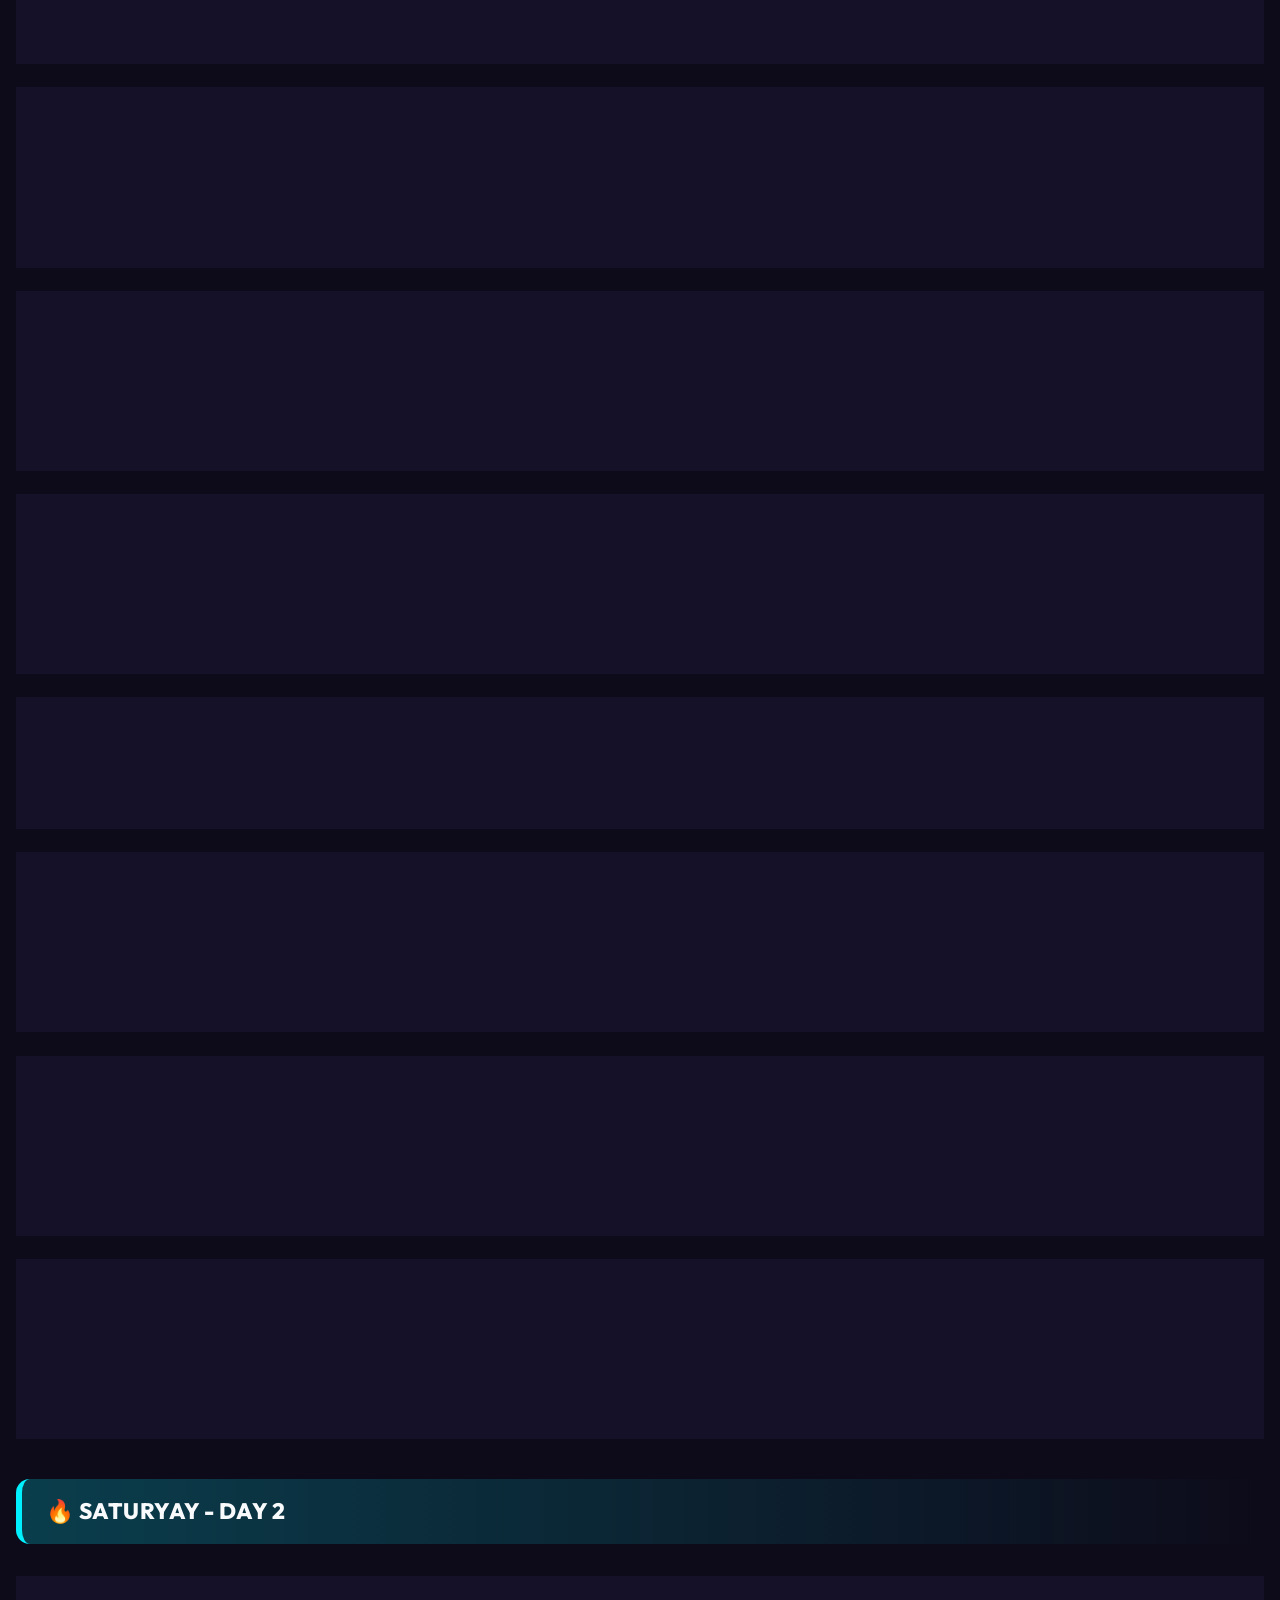
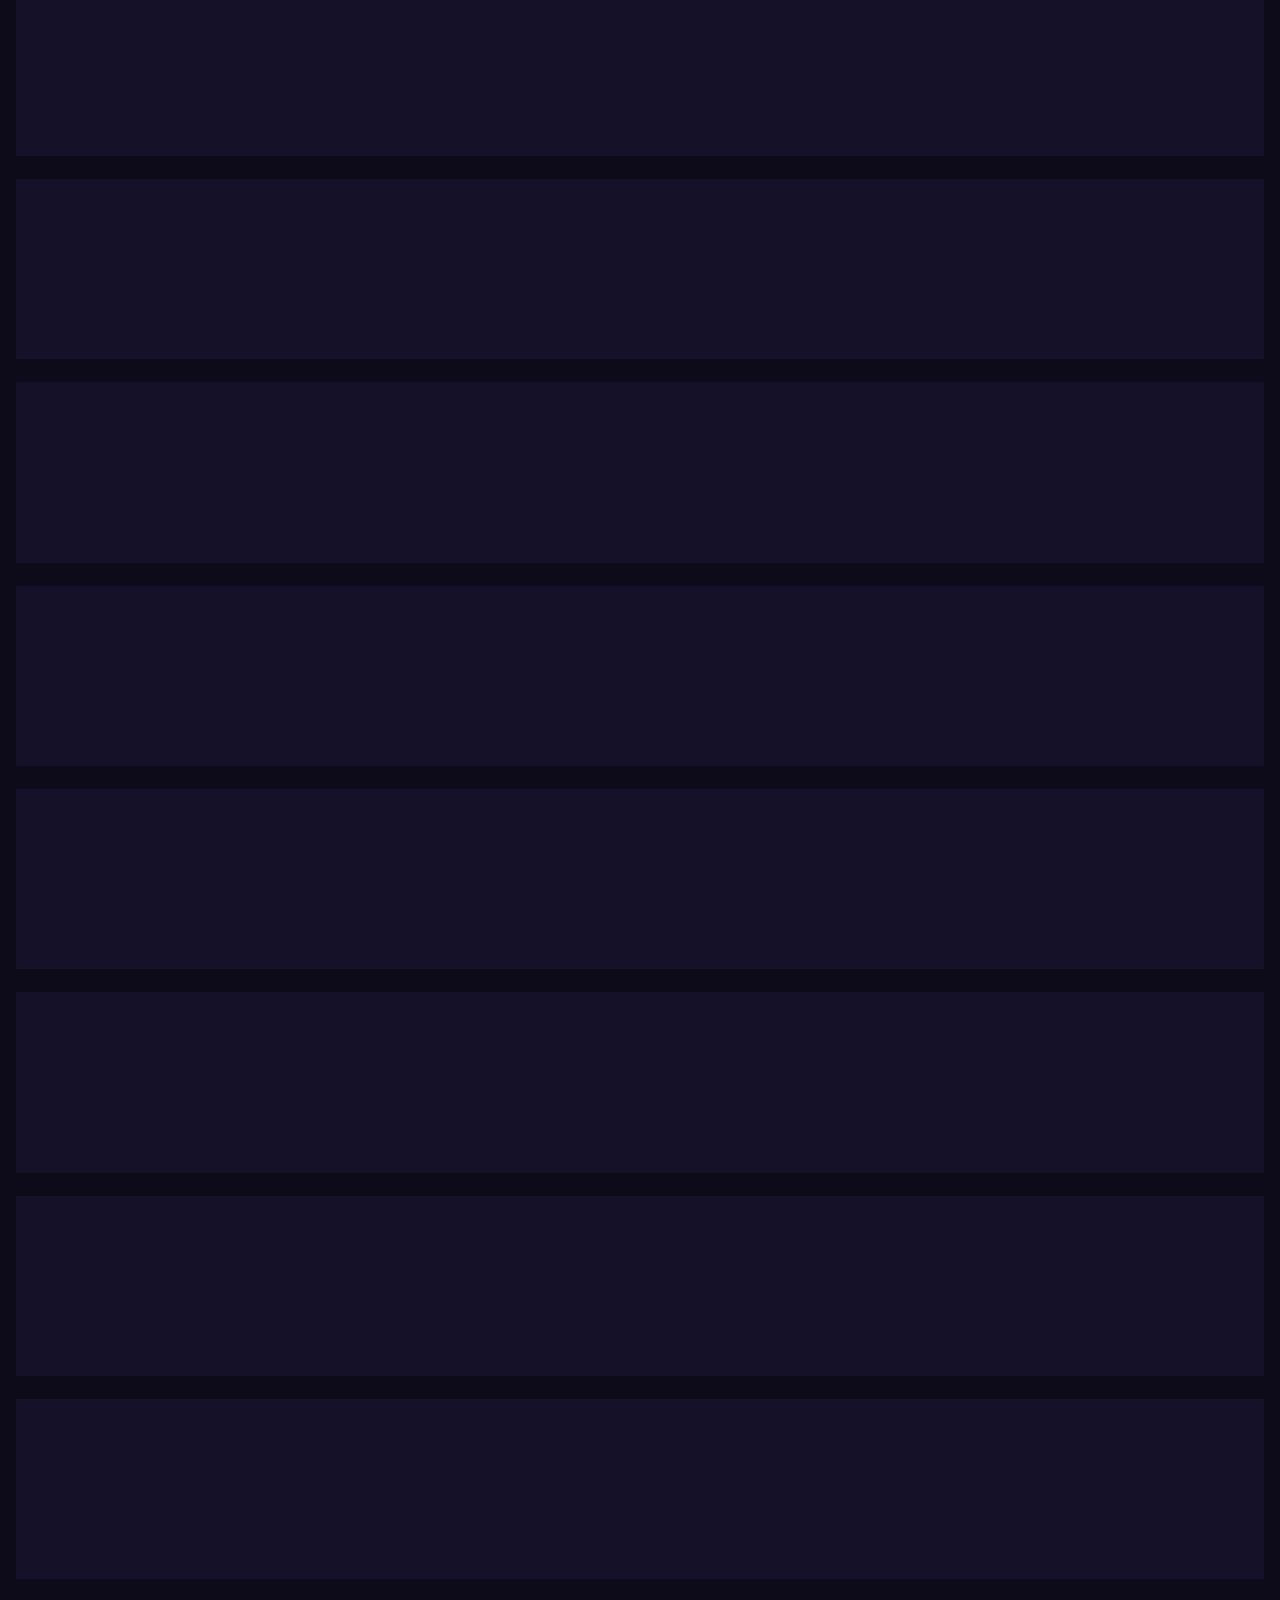
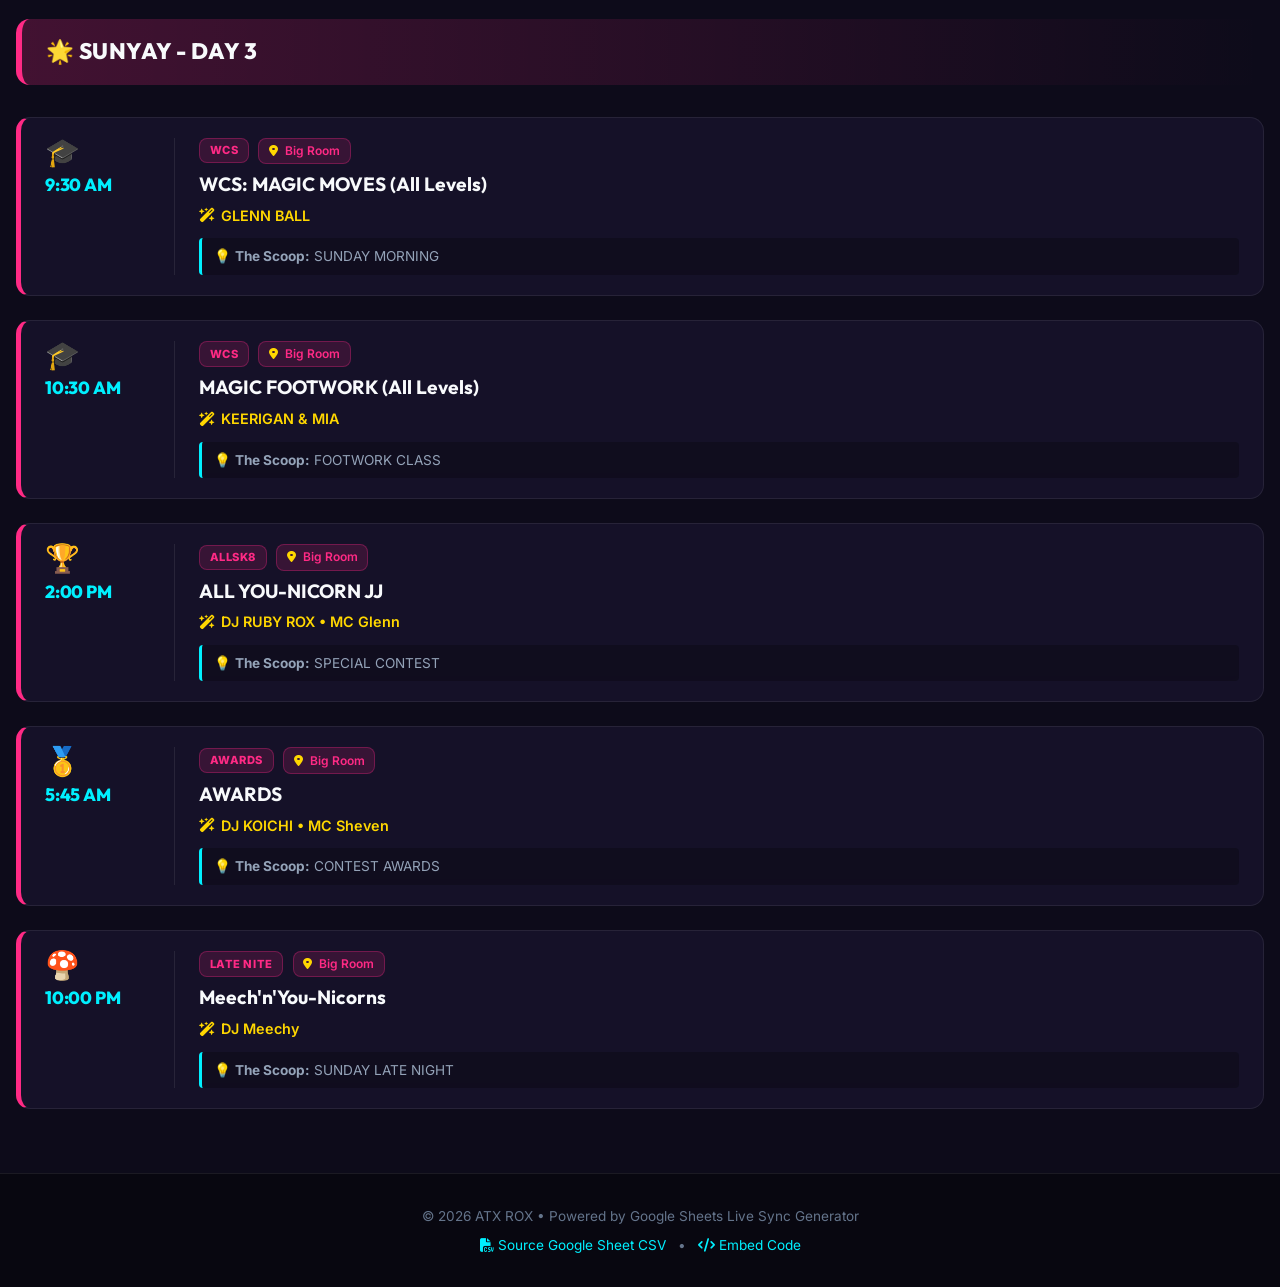
==== commit 5275f953: "Add Day color-coding UX, ScrollSpy navigation, Grid View column header renaming (🦄, Activity), and d" ====
--- a/index.html
+++ b/index.html
@@ -92,11 +92,11 @@
         <div class="view-switcher" role="radiogroup" aria-label="Schedule View Options">
           <button class="view-btn active" id="viewBtnAgenda" title="Agenda Cards View">
             <i class="fa-solid fa-list-ul"></i>
-            <span>Agenda</span>
+            <span>Agenda View</span>
           </button>
           <button class="view-btn" id="viewBtnGrid" title="Google Sheet Grid View">
             <i class="fa-solid fa-table-cells"></i>
-            <span>Sheet Grid</span>
+            <span>Grid View</span>
           </button>
         </div>
       </div>
--- a/style.css
+++ b/style.css
@@ -21,6 +21,12 @@
   --secondary-color: #00f0ff;
   --secondary-glow: rgba(0, 240, 255, 0.25);
   --accent-gold: #ffd700;
+
+  /* Color-Coded Day Tokens */
+  --day1-color: #a855f7; /* Magical Purple for Friday */
+  --day2-color: #00f0ff; /* Electric Cyan / Turquoise for Saturday */
+  --day3-color: #ff2a85; /* Vibrant Pink for Sunday */
+  --day4-color: #ffd700; /* Warm Gold for Day 4+ */
 
   --text-main: #f8fafc;
   --text-muted: #94a3b8;
@@ -281,10 +287,17 @@
 }
 
 .navigation-section {
+  position: sticky;
+  top: 0;
+  z-index: 100;
   display: flex;
   flex-direction: column;
   gap: 1.25rem;
   margin-bottom: 2rem;
+  padding: 0.75rem 0;
+  background: rgba(13, 11, 26, 0.85);
+  backdrop-filter: blur(16px);
+  border-bottom: 1px solid var(--card-border);
 }
 
 /* Day Tabs Bar */
@@ -325,13 +338,44 @@
 
 .tab-btn:hover {
   color: var(--text-main);
-  background: rgba(255, 255, 255, 0.05);
+  background: rgba(255, 255, 255, 0.08);
 }
 
 .tab-btn.active {
   background: var(--primary-color);
   color: #ffffff;
   box-shadow: 0 4px 16px var(--primary-glow);
+}
+
+/* Color-Coded Day Tabs */
+.tab-btn[data-day="FRIYAY"].active,
+.tab-btn[data-day="FRIDAY"].active,
+.tab-btn[data-day-code="day1"].active {
+  background: var(--day1-color);
+  color: #ffffff;
+  box-shadow: 0 4px 16px rgba(168, 85, 247, 0.4);
+}
+
+.tab-btn[data-day="SATURYAY"].active,
+.tab-btn[data-day="SATURDAY"].active,
+.tab-btn[data-day-code="day2"].active {
+  background: var(--day2-color);
+  color: #0d0b1a;
+  box-shadow: 0 4px 16px rgba(0, 240, 255, 0.4);
+}
+
+.tab-btn[data-day="SUNYAY"].active,
+.tab-btn[data-day="SUNDAY"].active,
+.tab-btn[data-day-code="day3"].active {
+  background: var(--day3-color);
+  color: #ffffff;
+  box-shadow: 0 4px 16px rgba(255, 42, 133, 0.4);
+}
+
+.tab-btn[data-day-code="day4"].active {
+  background: var(--day4-color);
+  color: #0d0b1a;
+  box-shadow: 0 4px 16px rgba(255, 215, 0, 0.4);
 }
 
 /* Toolbar: Search, Filters & View Toggle */
@@ -480,10 +524,38 @@
 .day-header-banner {
   padding: 1rem 1.5rem;
   background: linear-gradient(90deg, rgba(255, 42, 133, 0.15) 0%, transparent 100%);
-  border-left: 4px solid var(--primary-color);
+  border-left: 6px solid var(--primary-color);
   border-radius: var(--radius-md);
   margin-top: 1rem;
   margin-bottom: 0.5rem;
+  scroll-margin-top: 180px; /* Offset for smooth scroll positioning */
+}
+
+/* Color-Coded Day Banners */
+.day-header-banner[data-day="FRIYAY"],
+.day-header-banner[data-day="FRIDAY"],
+.day-header-banner[data-day-code="day1"] {
+  background: linear-gradient(90deg, rgba(168, 85, 247, 0.22) 0%, transparent 100%);
+  border-left: 6px solid var(--day1-color);
+}
+
+.day-header-banner[data-day="SATURYAY"],
+.day-header-banner[data-day="SATURDAY"],
+.day-header-banner[data-day-code="day2"] {
+  background: linear-gradient(90deg, rgba(0, 240, 255, 0.22) 0%, transparent 100%);
+  border-left: 6px solid var(--day2-color);
+}
+
+.day-header-banner[data-day="SUNYAY"],
+.day-header-banner[data-day="SUNDAY"],
+.day-header-banner[data-day-code="day3"] {
+  background: linear-gradient(90deg, rgba(255, 42, 133, 0.22) 0%, transparent 100%);
+  border-left: 6px solid var(--day3-color);
+}
+
+.day-header-banner[data-day-code="day4"] {
+  background: linear-gradient(90deg, rgba(255, 215, 0, 0.22) 0%, transparent 100%);
+  border-left: 6px solid var(--day4-color);
 }
 
 .day-header-banner h2 {
@@ -502,11 +574,35 @@
   padding: 1.25rem 1.5rem;
   background: var(--card-bg);
   border: 1px solid var(--card-border);
+  border-left: 5px solid var(--primary-color); /* Default left margin accent strip */
   border-radius: var(--radius-md);
   backdrop-filter: blur(16px);
   transition: var(--transition-normal);
   position: relative;
   overflow: hidden;
+}
+
+/* Color-Coded Session Card Left Margin Strips */
+.session-card[data-day="FRIYAY"],
+.session-card[data-day="FRIDAY"],
+.session-card[data-day-code="day1"] {
+  border-left: 5px solid var(--day1-color) !important;
+}
+
+.session-card[data-day="SATURYAY"],
+.session-card[data-day="SATURDAY"],
+.session-card[data-day-code="day2"] {
+  border-left: 5px solid var(--day2-color) !important;
+}
+
+.session-card[data-day="SUNYAY"],
+.session-card[data-day="SUNDAY"],
+.session-card[data-day-code="day3"] {
+  border-left: 5px solid var(--day3-color) !important;
+}
+
+.session-card[data-day-code="day4"] {
+  border-left: 5px solid var(--day4-color) !important;
 }
 
 .session-card:hover {
@@ -627,31 +723,35 @@
    -------------------------------------------------------------------------- */
 .grid-table-wrapper {
   width: 100%;
-  overflow-x: auto;
   border: 1px solid var(--card-border);
   border-radius: var(--radius-md);
   background: var(--card-bg);
-  backdrop-filter: blur(16px);
 }
 
 .sheet-grid-table {
   width: 100%;
-  border-collapse: collapse;
+  border-collapse: separate;
+  border-spacing: 0;
   text-align: left;
   font-size: 0.875rem;
 }
 
+.sheet-grid-table thead th,
 .sheet-grid-table th {
+  position: sticky;
+  top: var(--nav-height, 140px); /* Dynamically docks right underneath the sticky navigation bar */
+  z-index: 95;
   padding: 1rem;
-  background: rgba(0, 0, 0, 0.4);
+  background: #0d0b1a !important; /* Solid dark background to prevent row bleed */
   color: var(--secondary-color);
   font-family: var(--font-heading);
   font-size: 0.85rem;
   font-weight: 800;
   text-transform: uppercase;
   letter-spacing: 0.05em;
-  border-bottom: 2px solid var(--card-border);
+  border-bottom: 2px solid var(--secondary-color);
   white-space: nowrap;
+  box-shadow: 0 4px 12px rgba(0, 0, 0, 0.7);
 }
 
 .sheet-grid-table td {
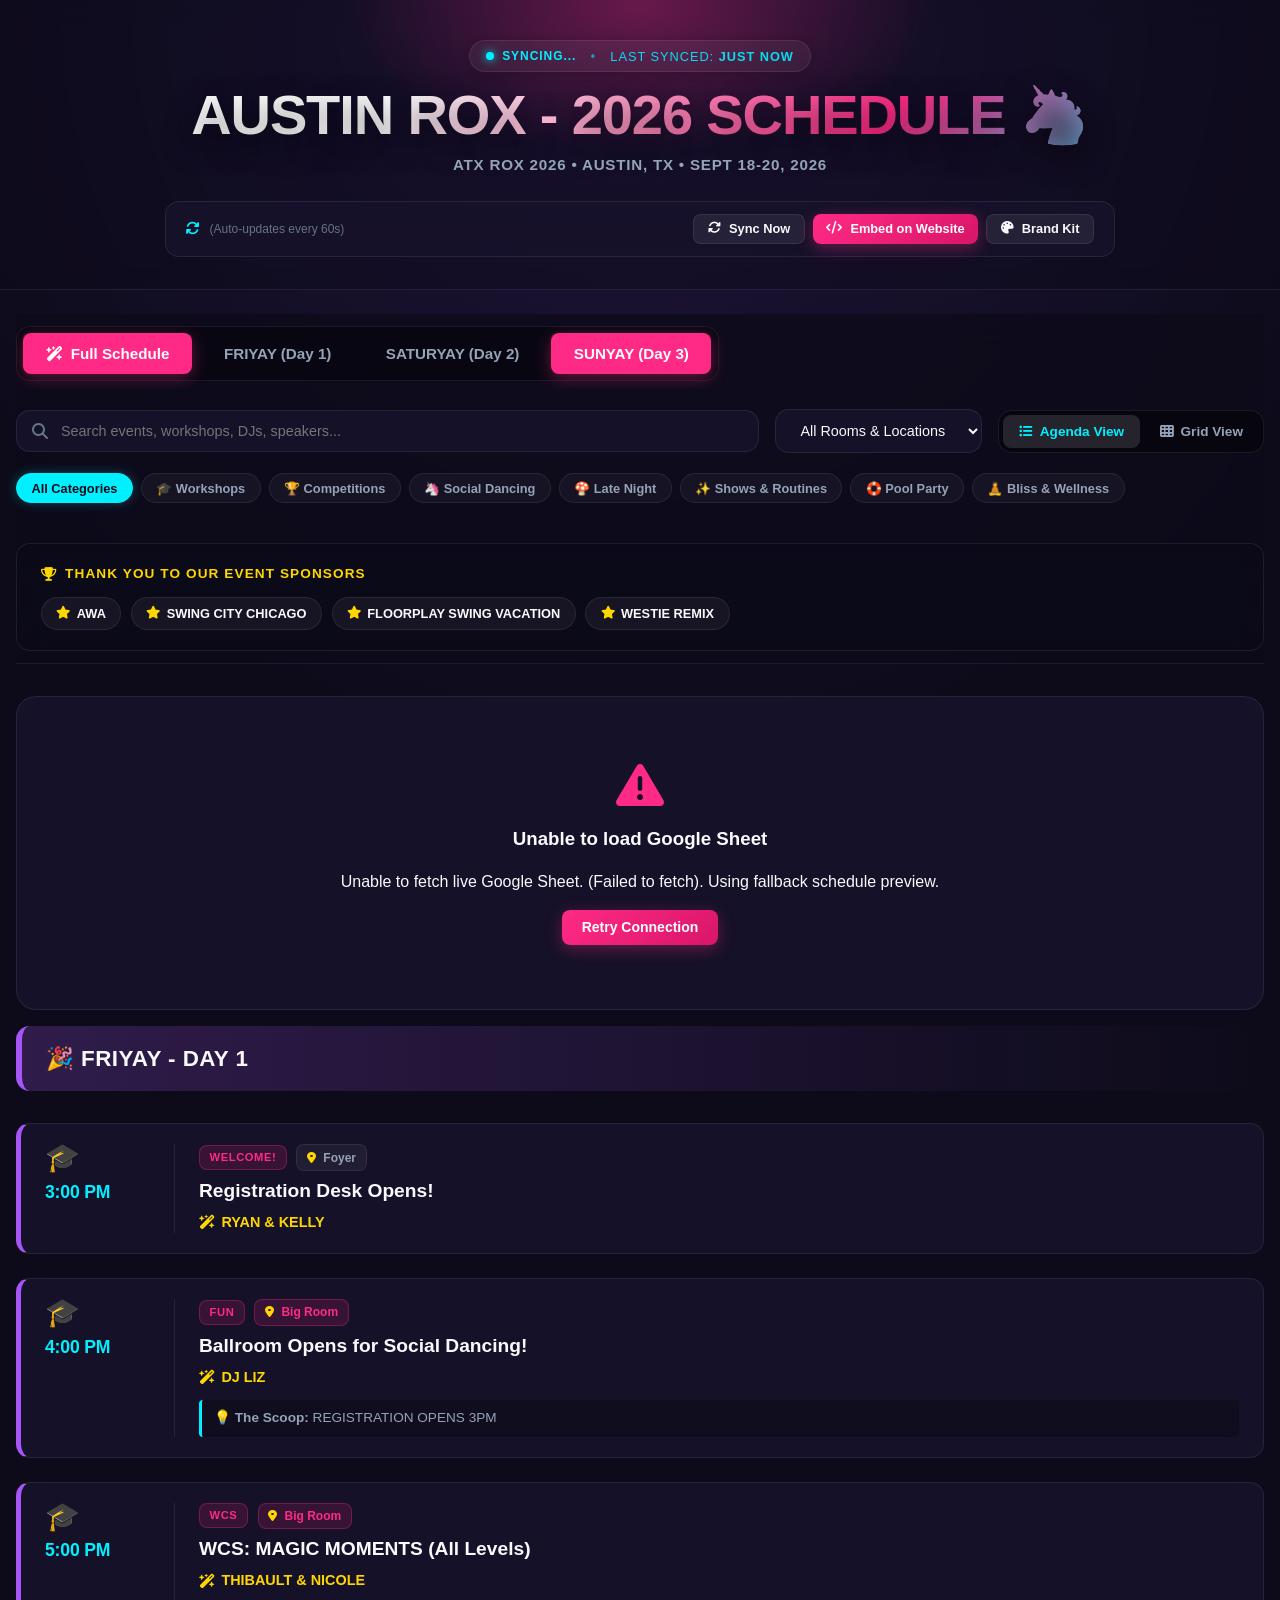
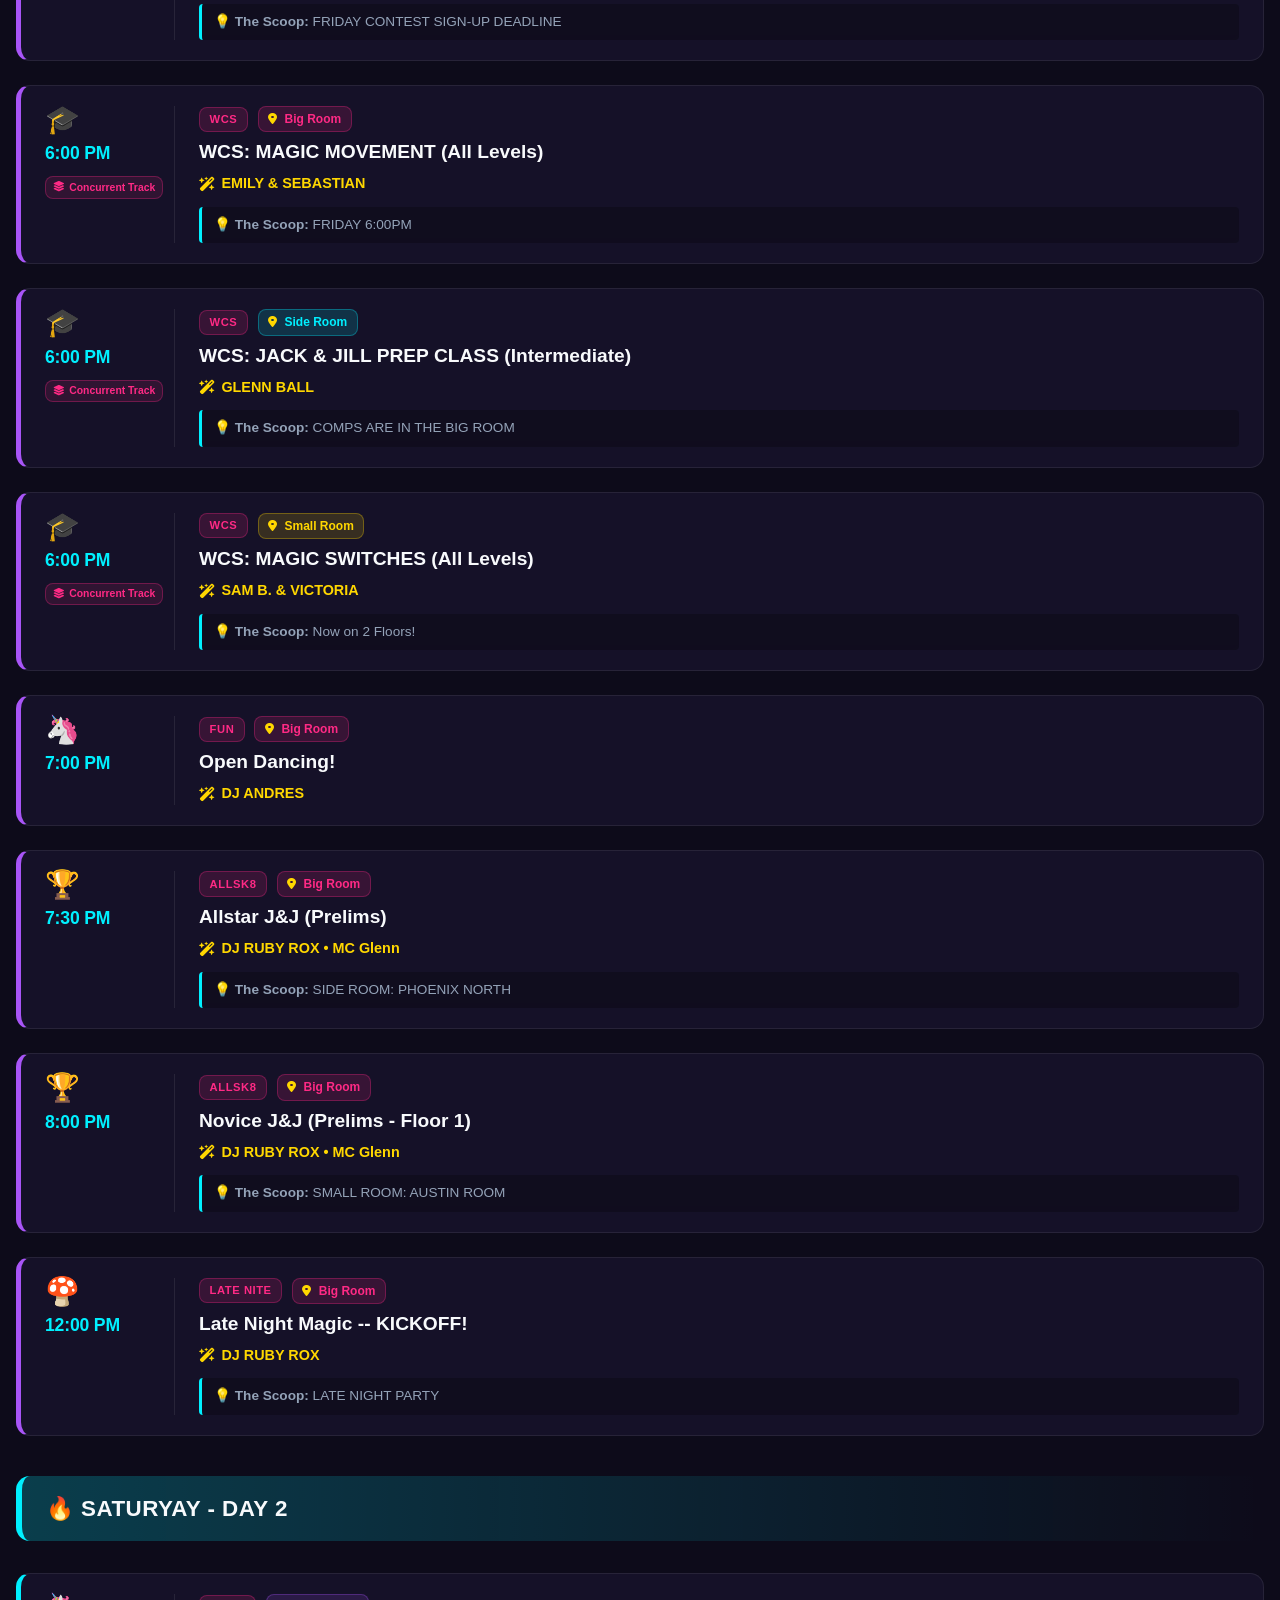
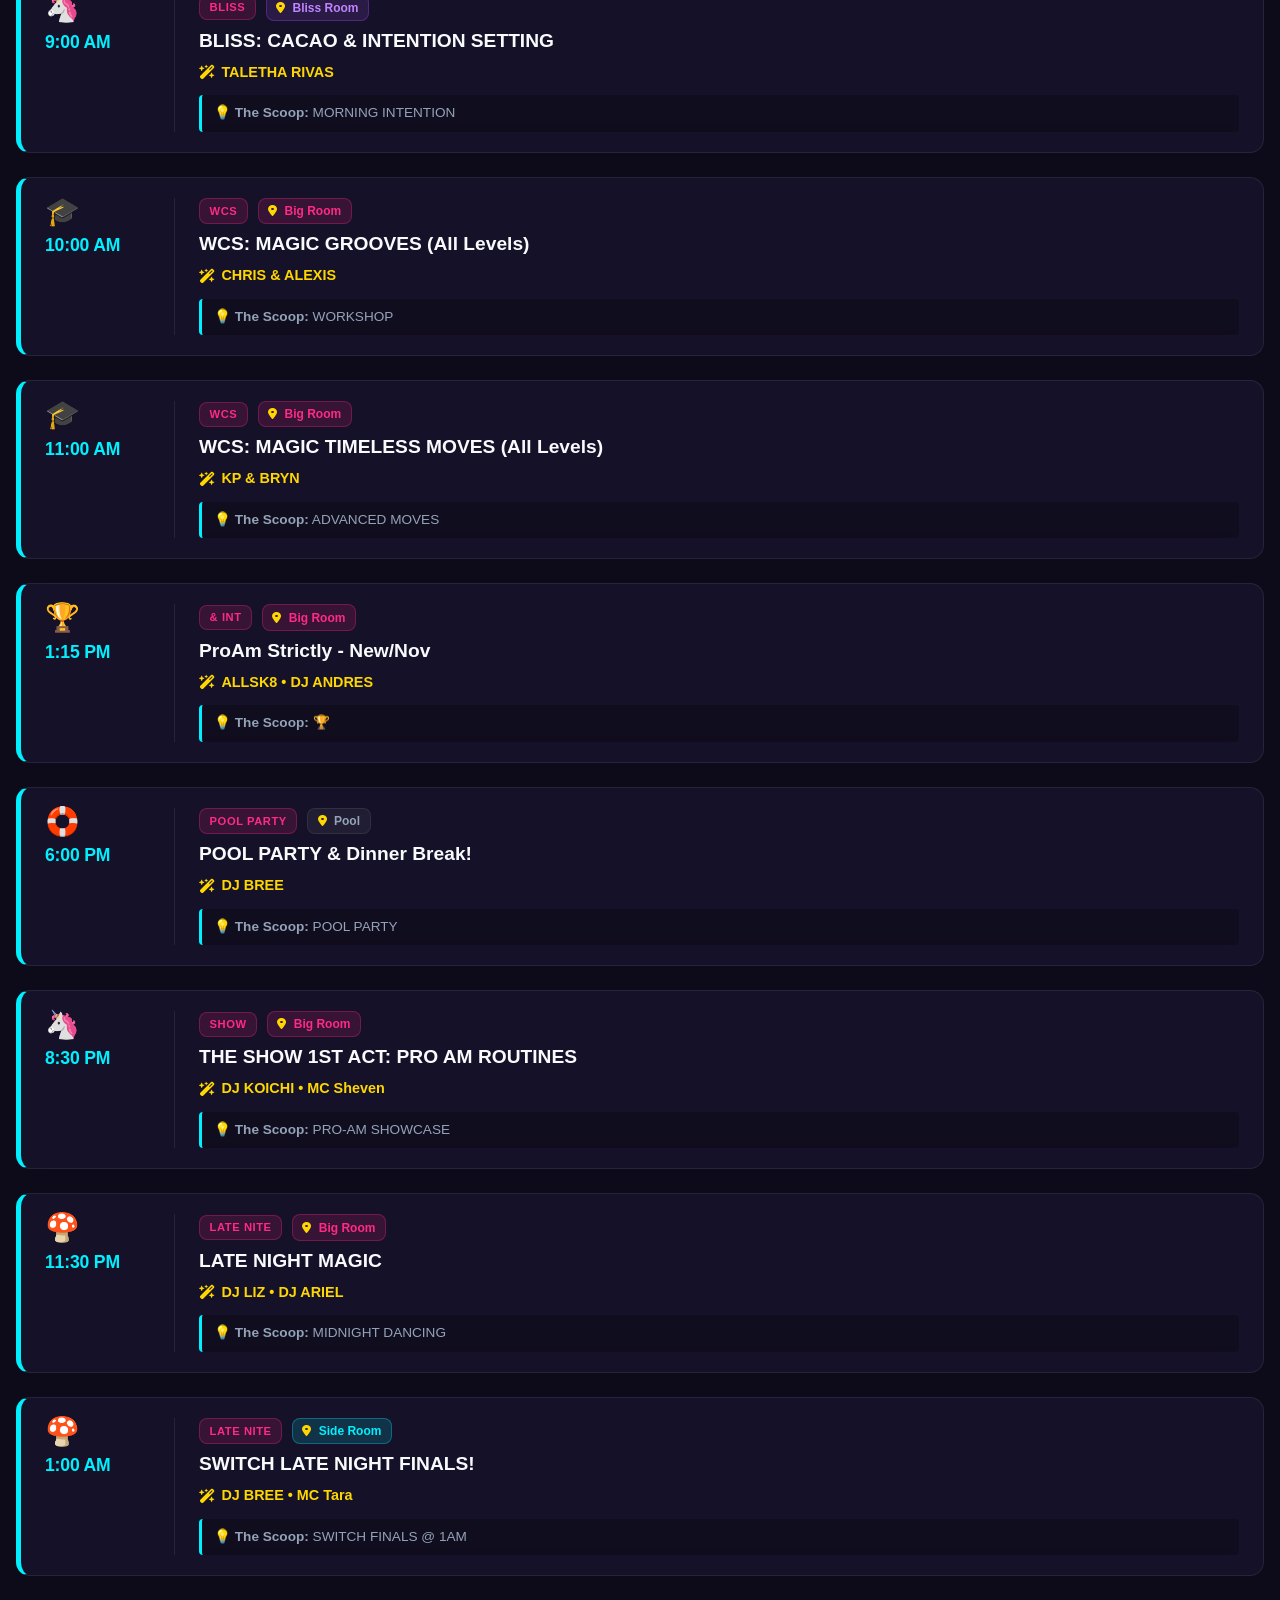
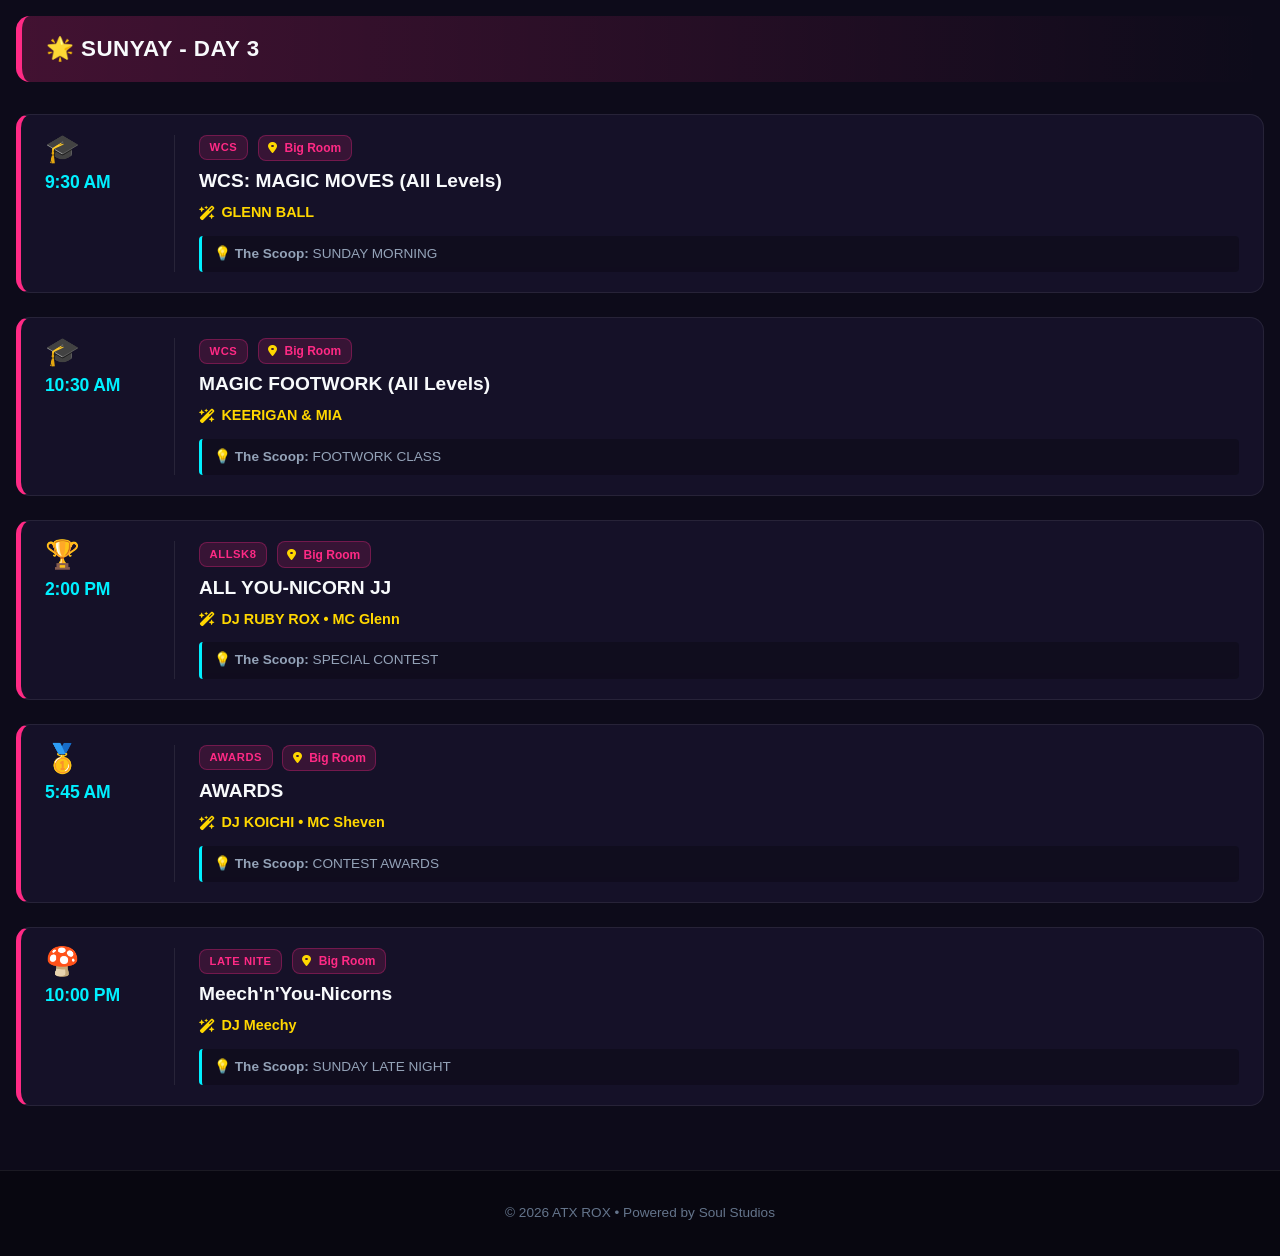
==== commit daa34ce9: "Add Multi-Event Director Portal (admin.html), Public Embed Mode (mode=public), standalone schedule-w" ====
--- a/index.html
+++ b/index.html
@@ -3,6 +3,9 @@
 <head>
   <meta charset="UTF-8">
   <meta name="viewport" content="width=device-width, initial-scale=1.0">
+  <!-- Security & Content Security Policy (CSP) -->
+  <meta http-equiv="Content-Security-Policy" content="default-src 'self' https:; script-src 'self' 'unsafe-inline' https://cdnjs.cloudflare.com; style-src 'self' 'unsafe-inline' https://fonts.googleapis.com https://cdnjs.cloudflare.com; font-src 'self' https://fonts.gstatic.com https://cdnjs.cloudflare.com; connect-src 'self' https://docs.google.com; img-src 'self' data: https:;">
+  
   <title>ATX ROX Schedule '26 | Live Event Schedule</title>
   <meta name="description" content="Live updating event schedule for ATX ROX - A Magical West Coast Swing Weekend. Updated in real-time from Google Sheets.">
   
@@ -25,16 +28,17 @@
     <div class="header-container">
       <div class="brand-badge">
         <span class="pulse-dot"></span>
-        <span id="liveStatusText">LIVE GOOGLE SHEETS SYNC</span>
-      </div>
-      <h1 class="event-title" id="eventTitle">A MAGICAL WESTIE WEEKEND 🦄</h1>
+        <span id="liveStatusText">GET READY TO ROX!</span>
+        <span class="badge-divider" style="opacity: 0.6; margin: 0 0.4rem;">•</span>
+        <span class="badge-sync-time" style="font-size: 0.8rem; font-weight: 500; opacity: 0.9;">Last Synced: <strong id="lastSyncTime">Just now</strong></span>
+      </div>
+      <h1 class="event-title" id="eventTitle">AUSTIN ROX - 2026 SCHEDULE 🦄</h1>
       <p class="event-subtitle" id="eventSubtitle">ATX ROX 2026 • AUSTIN, TX • SEPT 18-20, 2026</p>
       
       <!-- Live Sync Controls -->
       <div class="sync-bar">
         <div class="sync-info">
           <i class="fa-solid fa-arrows-rotate sync-icon" id="syncSpinner"></i>
-          <span>Last Synced: <strong id="lastSyncTime">Just now</strong></span>
           <span class="sync-interval">(Auto-updates every 60s)</span>
         </div>
         <div class="header-actions">
@@ -320,15 +324,12 @@
     </div>
   </div>
 
+
+
   <!-- FOOTER -->
   <footer class="app-footer">
     <div class="footer-container">
-      <p>© 2026 ATX ROX • Powered by Google Sheets Live Sync Generator</p>
-      <div class="footer-links">
-        <a href="https://docs.google.com/spreadsheets/d/e/2PACX-1vRYBLvB4_05i_D7KHyR4v55tsRYfDS2PTN2zPRxjfxtT5gEfvuk1tuV2T-4HpYQgbgEz070Y7EDBnbz/pub?gid=1745454581&single=true&output=csv" target="_blank" rel="noopener"><i class="fa-solid fa-file-csv"></i> Source Google Sheet CSV</a>
-        <span>•</span>
-        <a href="#" id="footerEmbedLink"><i class="fa-solid fa-code"></i> Embed Code</a>
-      </div>
+      <p>© 2026 ATX ROX • Powered by Soul Studios</p>
     </div>
   </footer>
 
--- a/style.css
+++ b/style.css
@@ -1187,3 +1187,139 @@
   border-radius: 4px;
   border-left: 2px solid var(--accent-gold);
 }
+
+/* ==========================================================================
+   PUBLIC EMBED MODE & ADMIN DASHBOARD STYLES
+   ========================================================================== */
+
+/* Hide Director/Admin Controls on Public Attendee Embed Mode */
+body.is-public-mode .sync-bar,
+body.is-public-mode .header-actions,
+body.is-public-mode #btnOpenEmbedModal,
+body.is-public-mode #btnOpenThemeDrawer,
+body.is-public-mode #btnSyncNow {
+  display: none !important;
+}
+
+body.is-public-mode .app-header {
+  padding: 1.75rem 1.5rem 1.25rem;
+}
+
+/* Admin Portal Layout */
+.admin-body {
+  background: #090714;
+  color: var(--text-main);
+  font-family: var(--font-body);
+  min-height: 100vh;
+}
+
+.admin-header {
+  padding: 1.5rem 2rem;
+  background: rgba(13, 11, 26, 0.9);
+  border-bottom: 1px solid var(--card-border);
+  display: flex;
+  justify-content: space-between;
+  align-items: center;
+}
+
+.admin-header-title {
+  display: flex;
+  align-items: center;
+  gap: 0.75rem;
+  font-family: var(--font-heading);
+  font-size: 1.5rem;
+  font-weight: 800;
+  color: var(--text-main);
+}
+
+.admin-header-title i {
+  color: var(--primary-color);
+}
+
+.admin-main {
+  max-width: 1400px;
+  margin: 0 auto;
+  padding: 2rem 1.5rem;
+  display: grid;
+  grid-template-columns: 420px 1fr;
+  gap: 2rem;
+}
+
+@media (max-width: 1024px) {
+  .admin-main {
+    grid-template-columns: 1fr;
+  }
+}
+
+.admin-card {
+  background: var(--card-bg);
+  border: 1px solid var(--card-border);
+  border-radius: var(--radius-md);
+  padding: 1.5rem;
+  backdrop-filter: blur(16px);
+  margin-bottom: 1.5rem;
+}
+
+.admin-card-title {
+  font-family: var(--font-heading);
+  font-size: 1.15rem;
+  font-weight: 700;
+  margin-bottom: 1.25rem;
+  display: flex;
+  align-items: center;
+  gap: 0.5rem;
+  color: var(--text-main);
+  border-bottom: 1px solid var(--card-border);
+  padding-bottom: 0.75rem;
+}
+
+.admin-card-title i {
+  color: var(--secondary-color);
+}
+
+.event-item-card {
+  padding: 1rem;
+  background: rgba(255, 255, 255, 0.04);
+  border: 1px solid var(--card-border);
+  border-radius: var(--radius-sm);
+  margin-bottom: 0.75rem;
+  cursor: pointer;
+  transition: var(--transition-fast);
+  display: flex;
+  justify-content: space-between;
+  align-items: center;
+}
+
+.event-item-card:hover,
+.event-item-card.active {
+  background: rgba(255, 42, 133, 0.12);
+  border-color: var(--primary-color);
+}
+
+.event-item-info h4 {
+  font-family: var(--font-heading);
+  font-size: 1rem;
+  font-weight: 700;
+  color: var(--text-main);
+  margin-bottom: 0.2rem;
+}
+
+.event-item-info p {
+  font-size: 0.8rem;
+  color: var(--text-muted);
+}
+
+.preview-frame-wrapper {
+  width: 100%;
+  height: 780px;
+  border: 1px solid var(--card-border);
+  border-radius: var(--radius-md);
+  overflow: hidden;
+  box-shadow: 0 12px 32px rgba(0, 0, 0, 0.5);
+}
+
+.preview-frame {
+  width: 100%;
+  height: 100%;
+  border: none;
+}
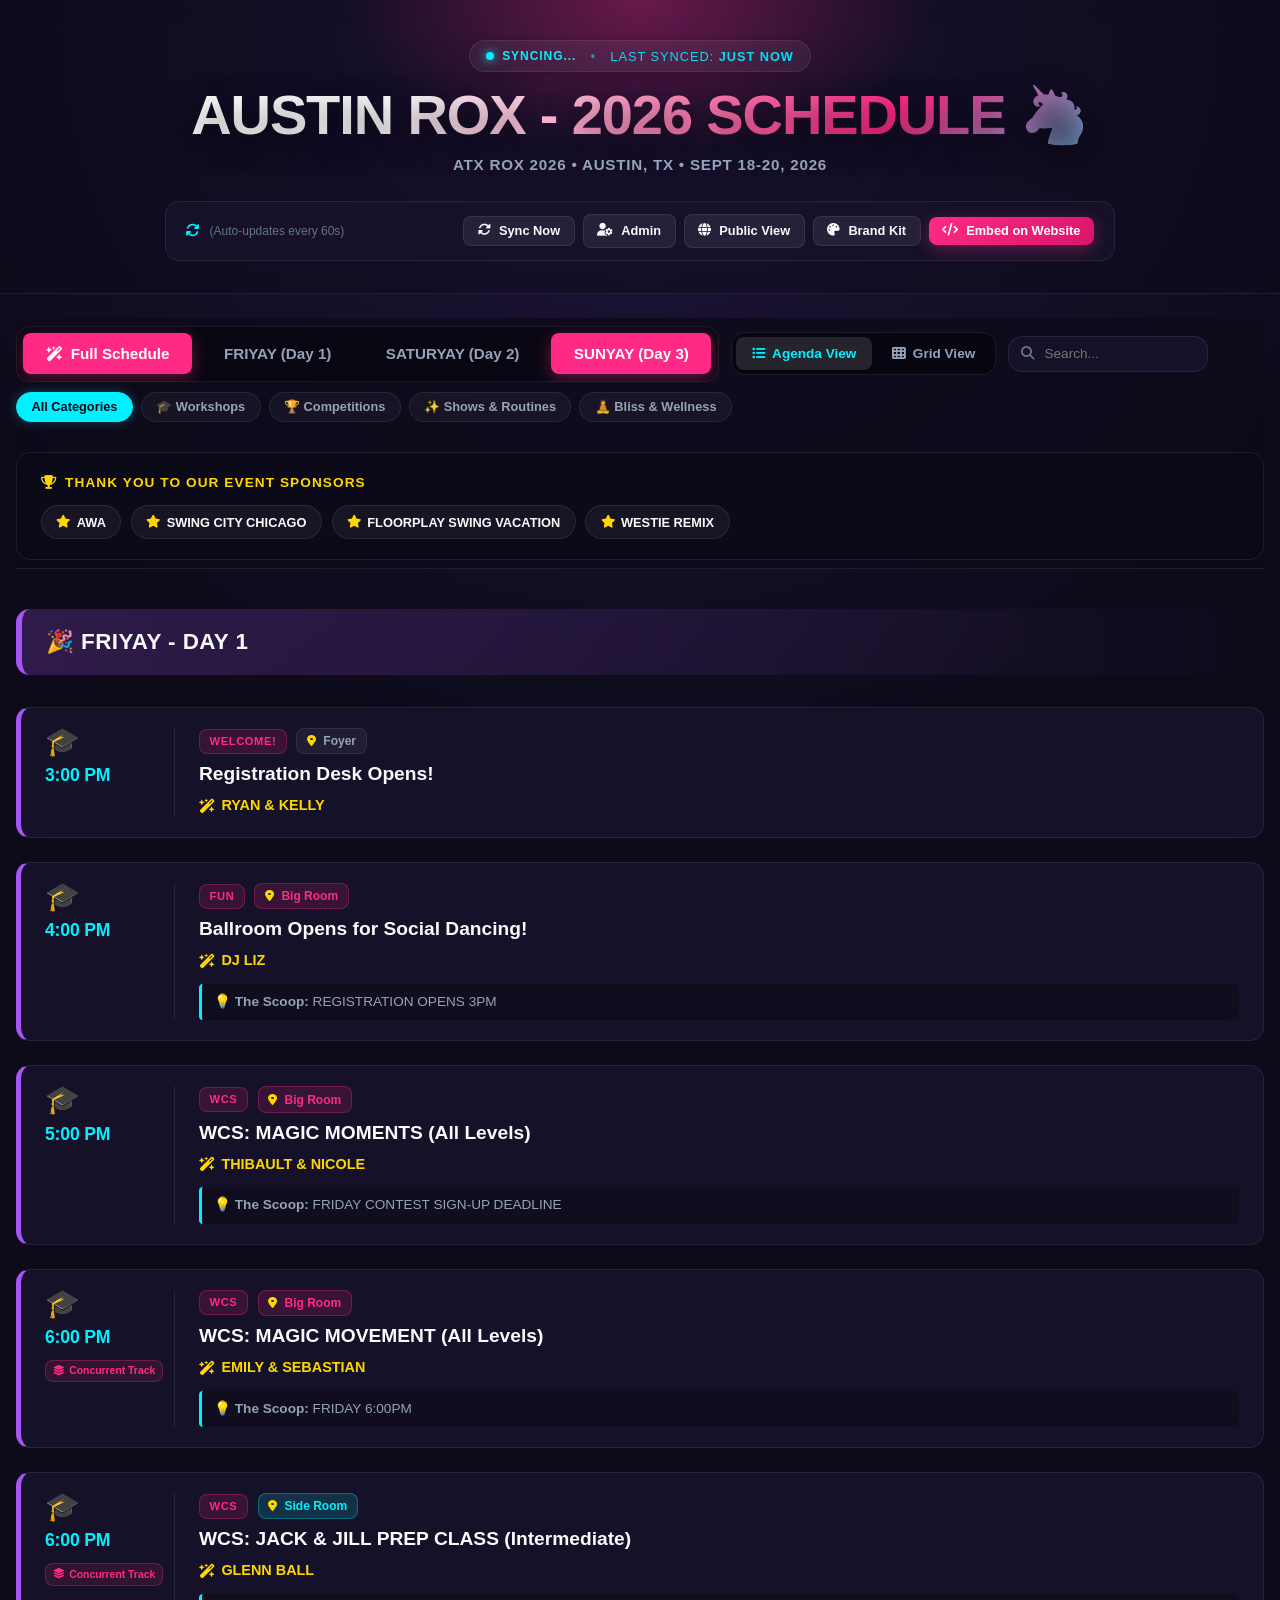
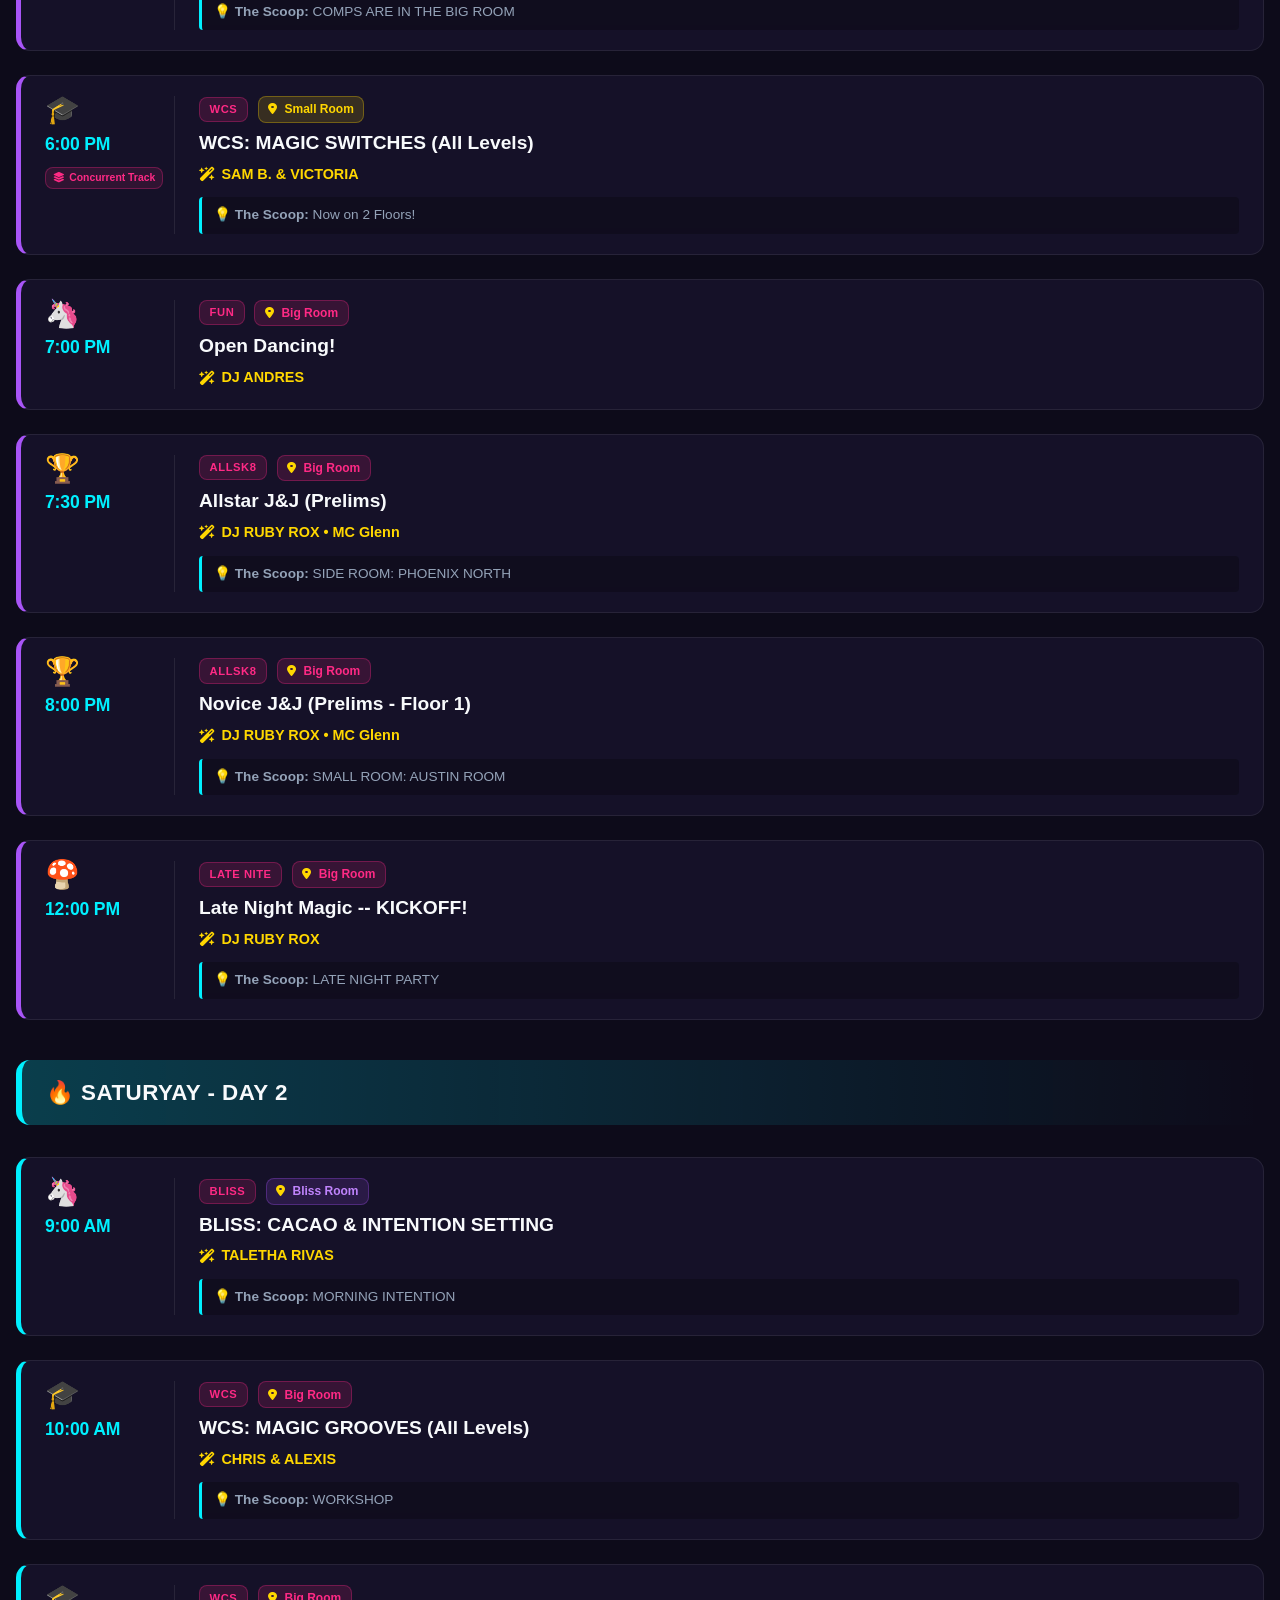
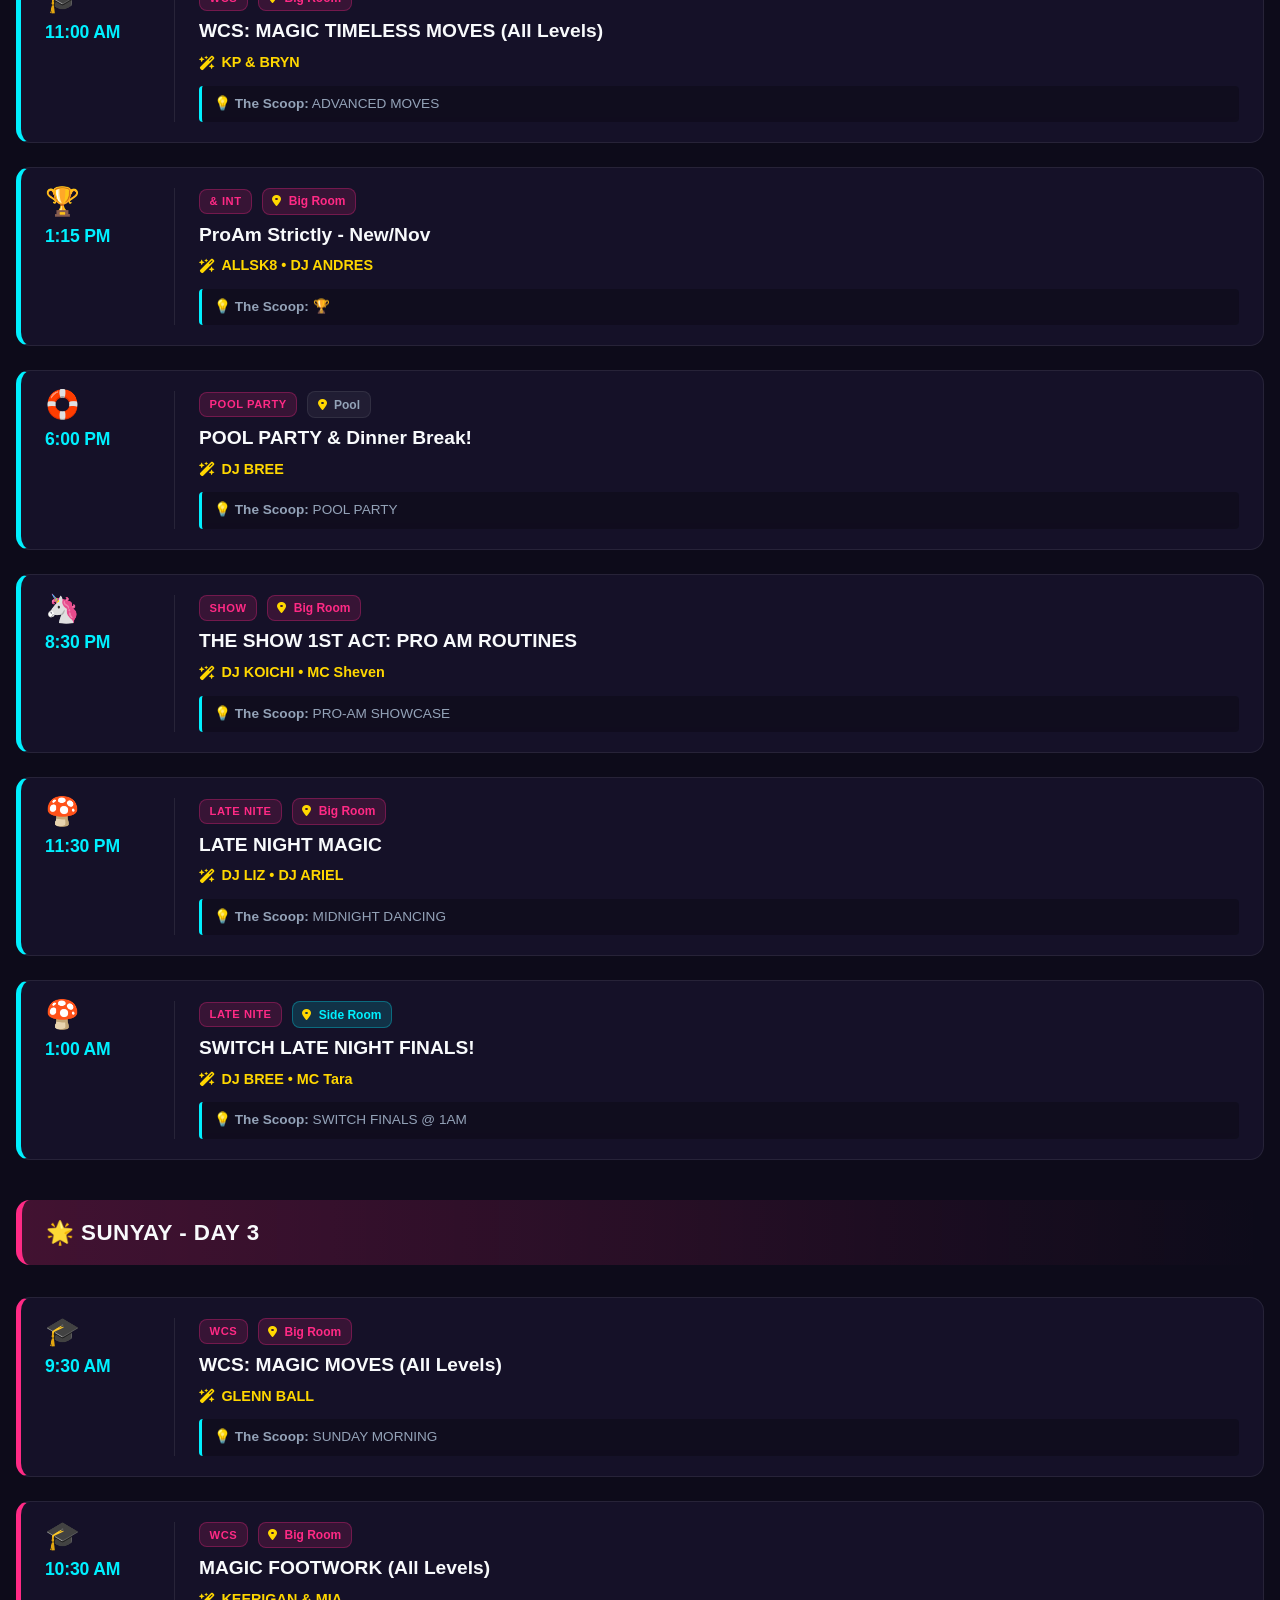
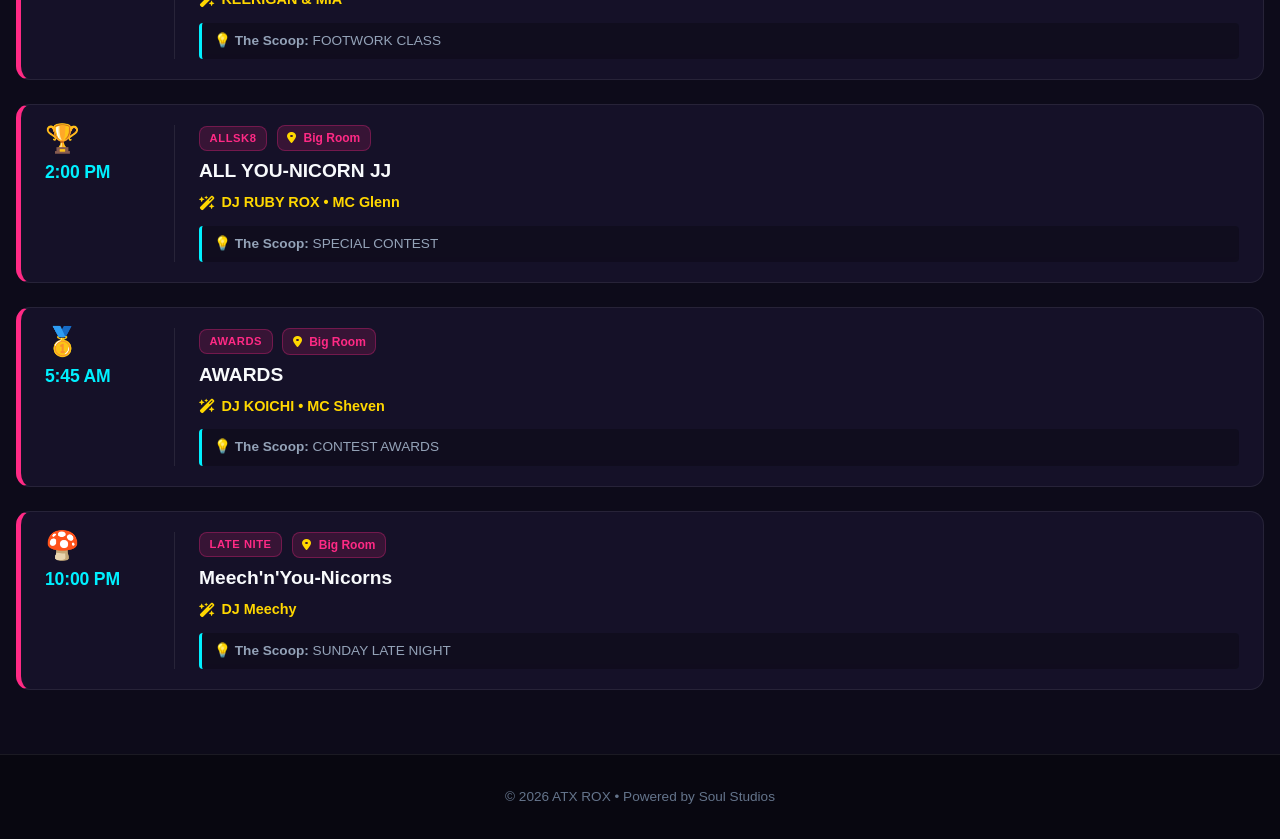
==== commit 8a5f444f: "Refine navigation UI: Add Admin/Public View header buttons, consolidate single-row top nav, place se" ====
--- a/index.html
+++ b/index.html
@@ -3,8 +3,8 @@
 <head>
   <meta charset="UTF-8">
   <meta name="viewport" content="width=device-width, initial-scale=1.0">
-  <!-- Security & Content Security Policy (CSP) -->
-  <meta http-equiv="Content-Security-Policy" content="default-src 'self' https:; script-src 'self' 'unsafe-inline' https://cdnjs.cloudflare.com; style-src 'self' 'unsafe-inline' https://fonts.googleapis.com https://cdnjs.cloudflare.com; font-src 'self' https://fonts.gstatic.com https://cdnjs.cloudflare.com; connect-src 'self' https://docs.google.com; img-src 'self' data: https:;">
+  <!-- Security & Content Security Policy (CSP with automatic HTTPS upgrade) -->
+  <meta http-equiv="Content-Security-Policy" content="upgrade-insecure-requests; default-src 'self' https:; script-src 'self' 'unsafe-inline' https://cdnjs.cloudflare.com; style-src 'self' 'unsafe-inline' https://fonts.googleapis.com https://cdnjs.cloudflare.com; font-src 'self' https://fonts.gstatic.com https://cdnjs.cloudflare.com; connect-src 'self' https://docs.google.com; img-src 'self' data: https:;">
   
   <title>ATX ROX Schedule '26 | Live Event Schedule</title>
   <meta name="description" content="Live updating event schedule for ATX ROX - A Magical West Coast Swing Weekend. Updated in real-time from Google Sheets.">
@@ -45,11 +45,17 @@
           <button class="btn btn-secondary btn-sm" id="btnSyncNow">
             <i class="fa-solid fa-rotate"></i> Sync Now
           </button>
+          <a href="admin.html" class="btn btn-secondary btn-sm" id="btnAdminPage">
+            <i class="fa-solid fa-user-gear"></i> Admin
+          </a>
+          <a href="index.html?mode=public" class="btn btn-secondary btn-sm" id="btnPublicView" target="_blank">
+            <i class="fa-solid fa-globe"></i> Public View
+          </a>
+          <button class="btn btn-secondary btn-sm" id="btnOpenThemeDrawer">
+            <i class="fa-solid fa-palette"></i> Brand Kit
+          </button>
           <button class="btn btn-primary btn-sm" id="btnOpenEmbedModal">
             <i class="fa-solid fa-code"></i> Embed on Website
-          </button>
-          <button class="btn btn-secondary btn-sm" id="btnOpenThemeDrawer">
-            <i class="fa-solid fa-palette"></i> Brand Kit
           </button>
         </div>
       </div>
@@ -61,35 +67,19 @@
     
     <!-- CONTROLS & NAVIGATION BAR -->
     <section class="navigation-section">
-      <!-- Day Tabs Bar -->
-      <div class="tabs-scroll-container">
-        <div class="day-tabs" id="dayTabsContainer">
-          <!-- Dynamically populated day tabs -->
-          <button class="tab-btn active" data-day="ALL">
-            <i class="fa-solid fa-wand-magic-sparkles"></i> Full Schedule
-          </button>
-          <button class="tab-btn" data-day="FRIYAY">FRIYAY (Sept 18)</button>
-          <button class="tab-btn" data-day="SATURYAY">SATURYAY (Sept 19)</button>
-          <button class="tab-btn" data-day="SUNYAY">SUNYAY (Sept 20)</button>
-        </div>
-      </div>
-
-      <!-- Search, Filter & Layout Switcher Bar -->
-      <div class="toolbar">
-        <!-- Search Box -->
-        <div class="search-box">
-          <i class="fa-solid fa-magnifying-glass search-icon"></i>
-          <input type="text" id="searchInput" placeholder="Search events, workshops, DJs, speakers..." aria-label="Search Schedule">
-          <button class="clear-search" id="btnClearSearch" title="Clear Search" style="display: none;">
-            <i class="fa-solid fa-xmark"></i>
-          </button>
-        </div>
-
-        <!-- Room / Track Filter Dropdown -->
-        <div class="filter-group">
-          <select id="roomFilter" class="select-input" aria-label="Filter by Location">
-            <option value="ALL">All Rooms & Locations</option>
-          </select>
+      <!-- Day Tabs, View Switcher & Search Bar Top Row -->
+      <div class="nav-single-row">
+        <!-- Day Tabs Bar -->
+        <div class="tabs-scroll-container">
+          <div class="day-tabs" id="dayTabsContainer">
+            <!-- Dynamically populated day tabs -->
+            <button class="tab-btn active" data-day="ALL">
+              <i class="fa-solid fa-wand-magic-sparkles"></i> Full Schedule
+            </button>
+            <button class="tab-btn" data-day="FRIYAY">FRIYAY (Sept 18)</button>
+            <button class="tab-btn" data-day="SATURYAY">SATURYAY (Sept 19)</button>
+            <button class="tab-btn" data-day="SUNYAY">SUNYAY (Sept 20)</button>
+          </div>
         </div>
 
         <!-- View Mode Switcher -->
@@ -103,6 +93,15 @@
             <span>Grid View</span>
           </button>
         </div>
+
+        <!-- Search Box -->
+        <div class="search-box">
+          <i class="fa-solid fa-magnifying-glass search-icon"></i>
+          <input type="text" id="searchInput" placeholder="Search..." aria-label="Search Schedule">
+          <button class="clear-search" id="btnClearSearch" title="Clear Search" style="display: none;">
+            <i class="fa-solid fa-xmark"></i>
+          </button>
+        </div>
       </div>
 
       <!-- Quick Category Pills -->
@@ -110,10 +109,7 @@
         <button class="pill-btn active" data-category="ALL">All Categories</button>
         <button class="pill-btn" data-category="WCS">🎓 Workshops</button>
         <button class="pill-btn" data-category="ALLSK8">🏆 Competitions</button>
-        <button class="pill-btn" data-category="FUN">🦄 Social Dancing</button>
-        <button class="pill-btn" data-category="LATE NITE">🍄 Late Night</button>
         <button class="pill-btn" data-category="SHOW">✨ Shows & Routines</button>
-        <button class="pill-btn" data-category="POOL PARTY">🛟 Pool Party</button>
         <button class="pill-btn" data-category="BLISS">🧘 Bliss & Wellness</button>
       </div>
 
--- a/style.css
+++ b/style.css
@@ -227,6 +227,8 @@
 
 .header-actions {
   display: flex;
+  flex-wrap: wrap;
+  align-items: center;
   gap: 0.5rem;
 }
 
@@ -292,18 +294,28 @@
   z-index: 100;
   display: flex;
   flex-direction: column;
-  gap: 1.25rem;
-  margin-bottom: 2rem;
-  padding: 0.75rem 0;
+  gap: 0.65rem;
+  margin-bottom: 1.5rem;
+  padding: 0.5rem 0;
   background: rgba(13, 11, 26, 0.85);
   backdrop-filter: blur(16px);
   border-bottom: 1px solid var(--card-border);
 }
 
+/* Day Tabs, View Switcher & Search Bar Top Navigation Row */
+.nav-single-row {
+  display: flex;
+  flex-wrap: wrap;
+  align-items: center;
+  gap: 0.75rem;
+  justify-content: flex-start;
+  width: 100%;
+}
+
 /* Day Tabs Bar */
 .tabs-scroll-container {
   overflow-x: auto;
-  padding-bottom: 0.5rem;
+  padding-bottom: 0;
   scrollbar-width: thin;
   scrollbar-color: var(--primary-color) transparent;
 }
@@ -389,27 +401,30 @@
 
 .search-box {
   position: relative;
-  flex: 1 1 300px;
+  flex: 0 0 200px;
+  width: 200px;
+  max-width: 200px;
   display: flex;
   align-items: center;
 }
 
 .search-icon {
   position: absolute;
-  left: 1rem;
+  left: 0.8rem;
+  font-size: 0.85rem;
   color: var(--text-dim);
   pointer-events: none;
 }
 
 .search-box input {
-  width: 100%;
-  padding: 0.75rem 2.5rem 0.75rem 2.75rem;
+  width: 200px;
+  padding: 0.6rem 0.6rem 0.6rem 2.2rem;
   background: var(--card-bg);
   border: 1px solid var(--card-border);
   border-radius: var(--radius-md);
   color: var(--text-main);
   font-family: var(--font-body);
-  font-size: 0.9rem;
+  font-size: 0.85rem;
   outline: none;
   transition: var(--transition-fast);
 }
@@ -1069,9 +1084,30 @@
     justify-content: space-between;
   }
 
+  .navigation-section {
+    gap: 0.4rem;
+    padding: 0.3rem 0;
+    margin-bottom: 1rem;
+  }
+
   .toolbar {
-    flex-direction: column;
-    align-items: stretch;
+    flex-direction: row;
+    flex-wrap: wrap;
+    align-items: center;
+    gap: 0.3rem;
+    margin: 0;
+    padding: 0;
+  }
+
+  .search-box {
+    flex: 1 1 100%;
+    width: 100%;
+    max-width: 100%;
+  }
+
+  .search-box input {
+    width: 100%;
+    padding: 0.45rem 0.6rem 0.45rem 2.2rem;
   }
 }
 
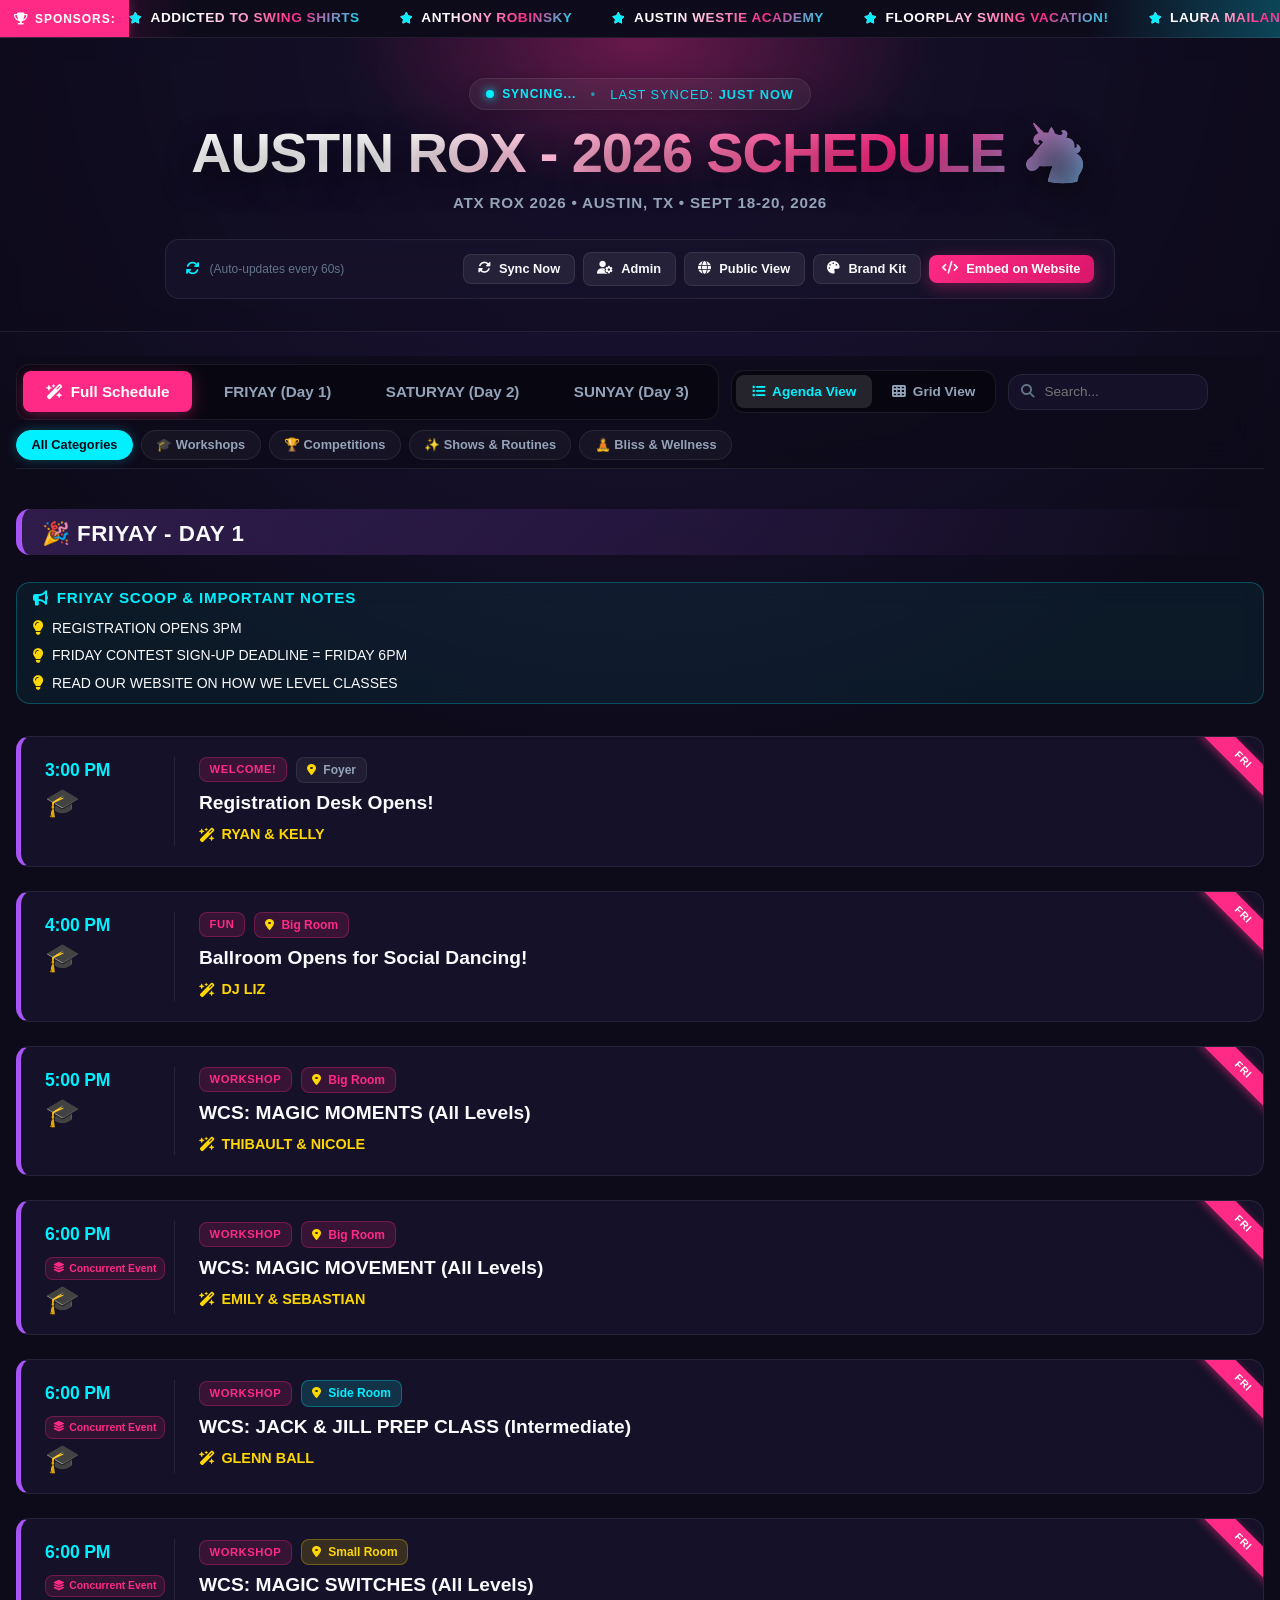
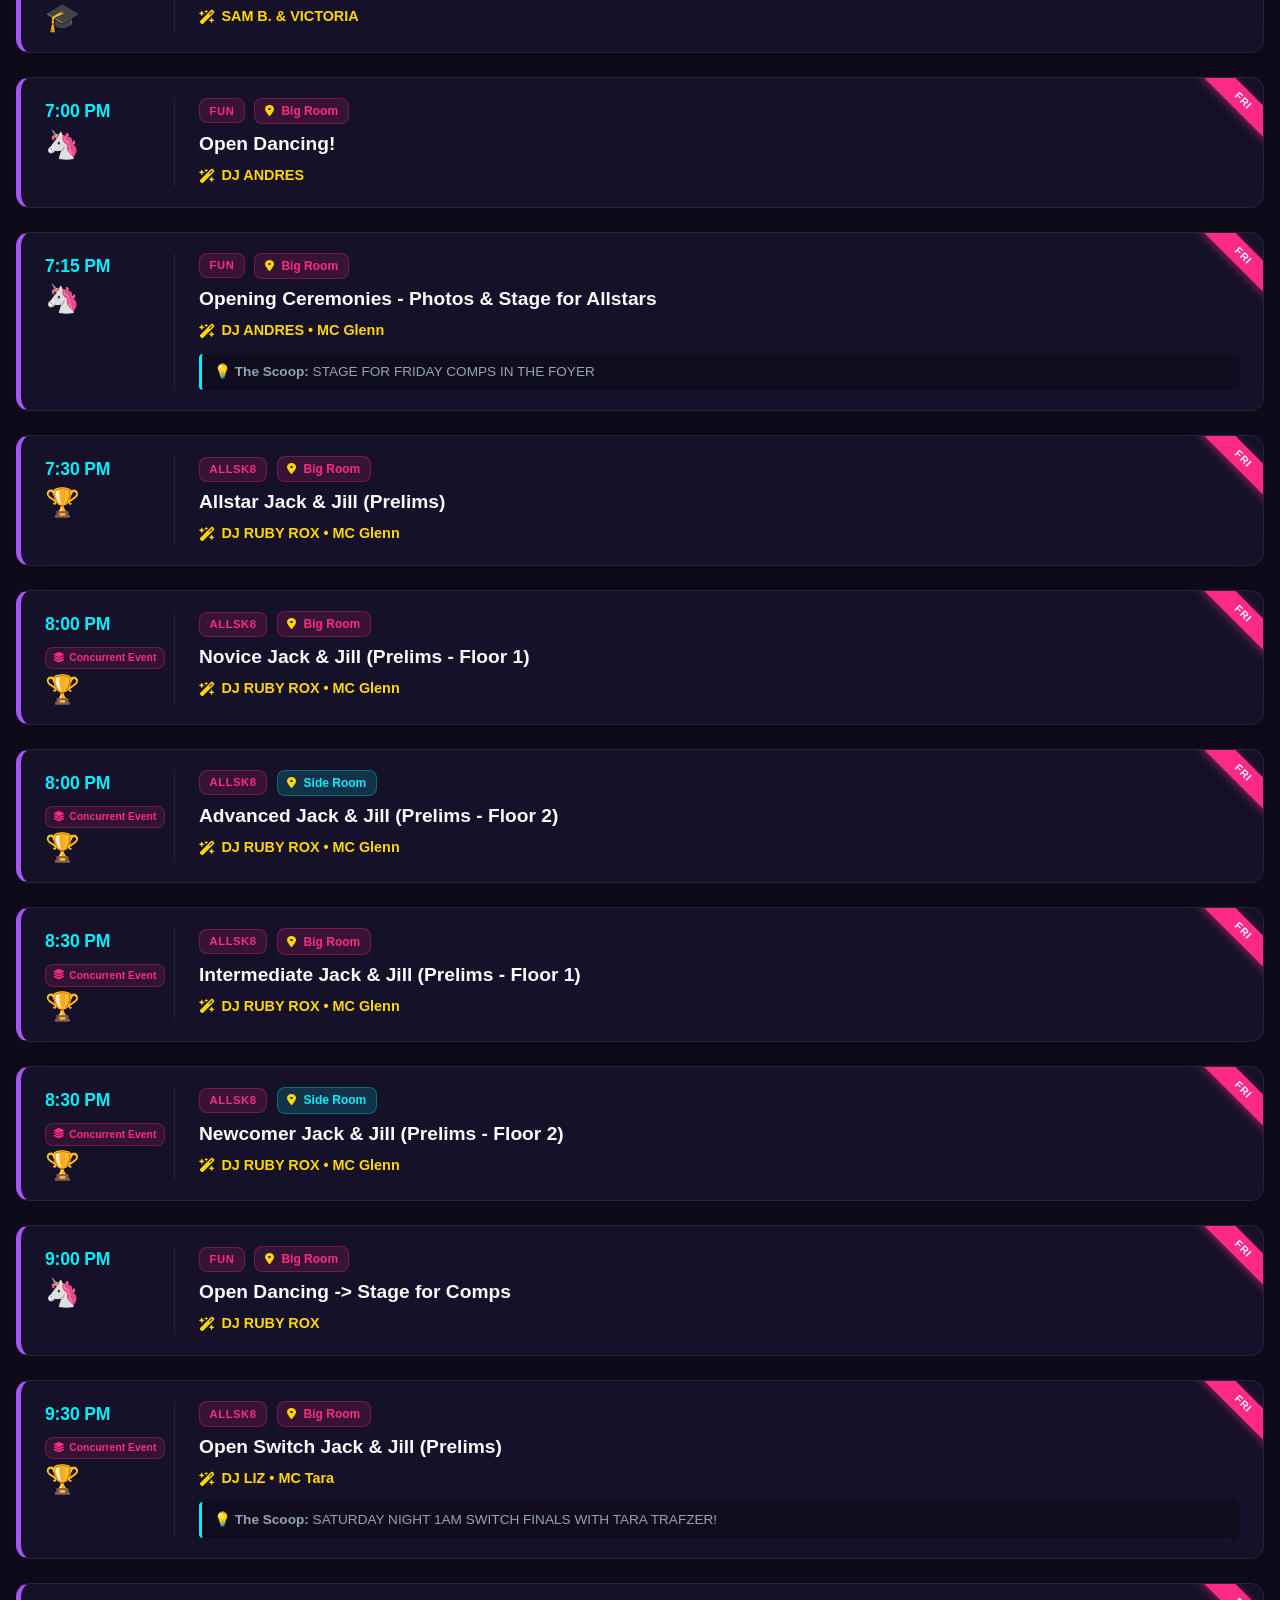
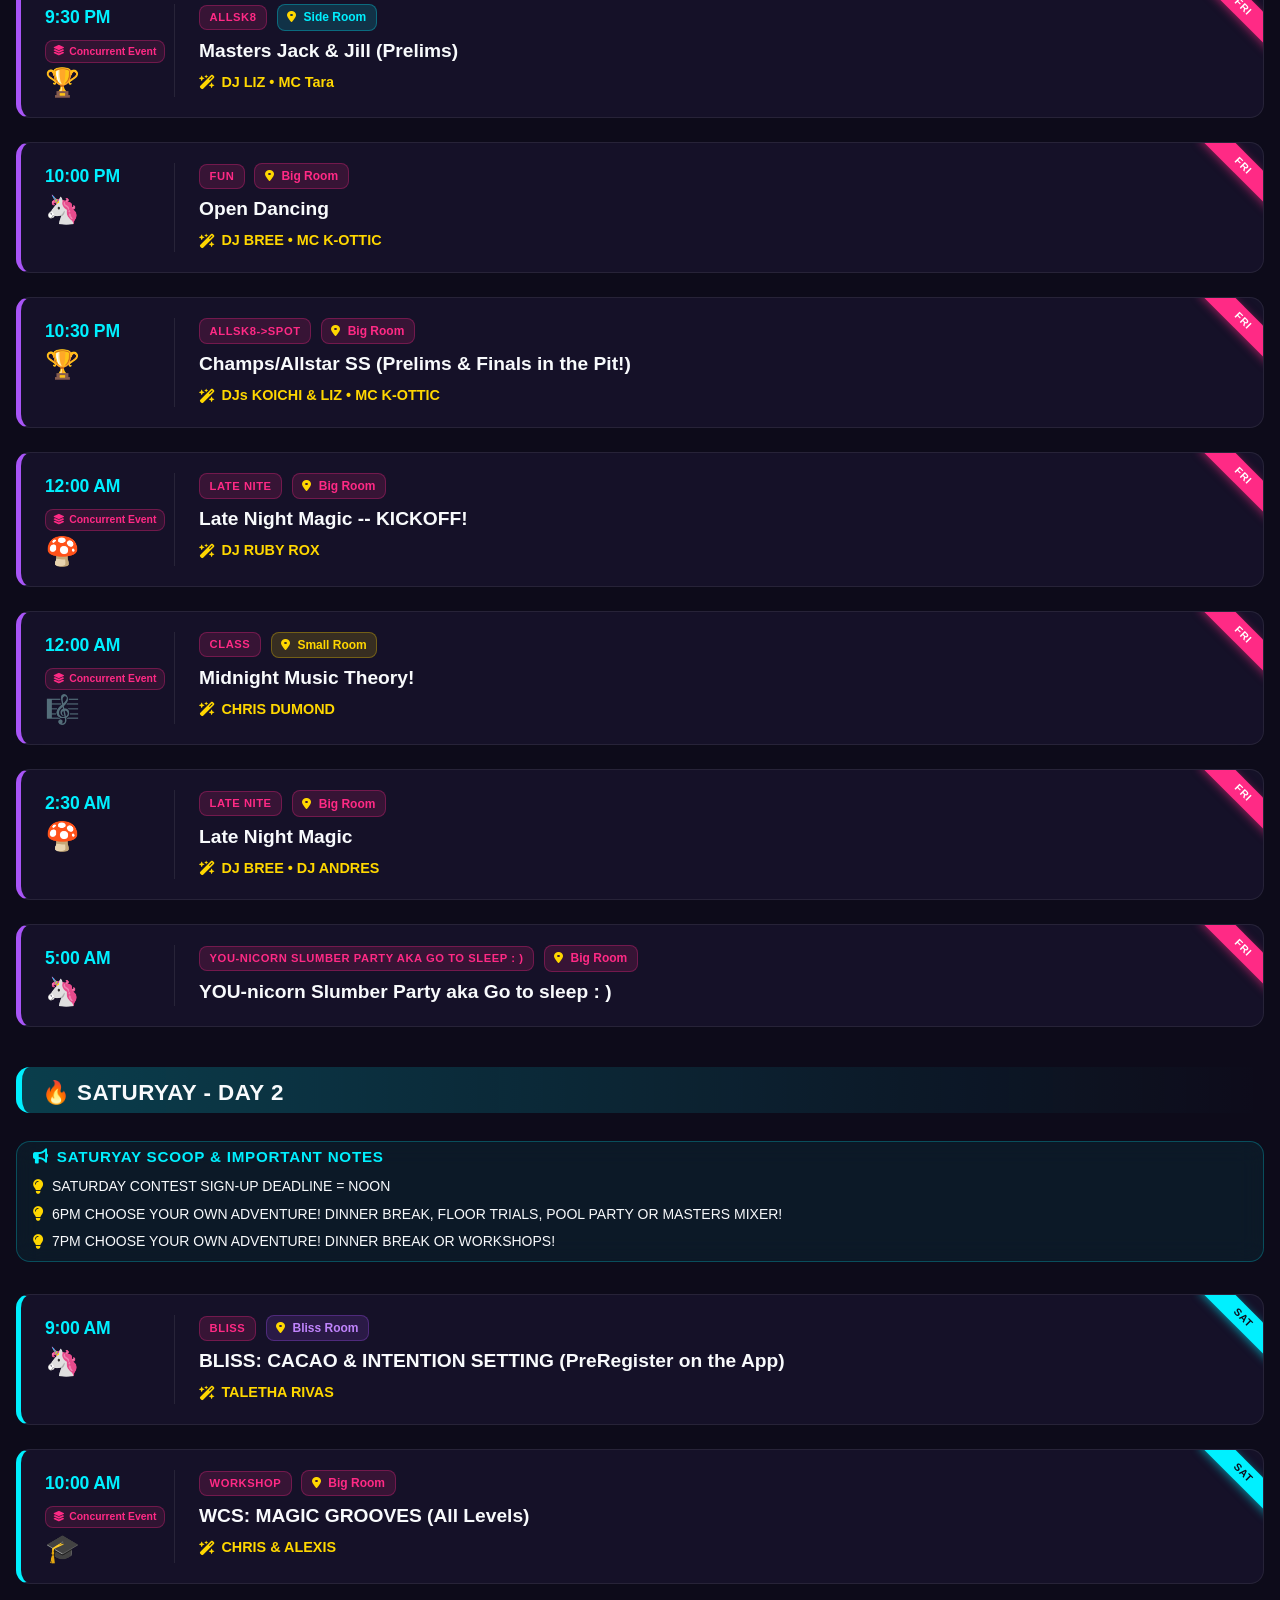
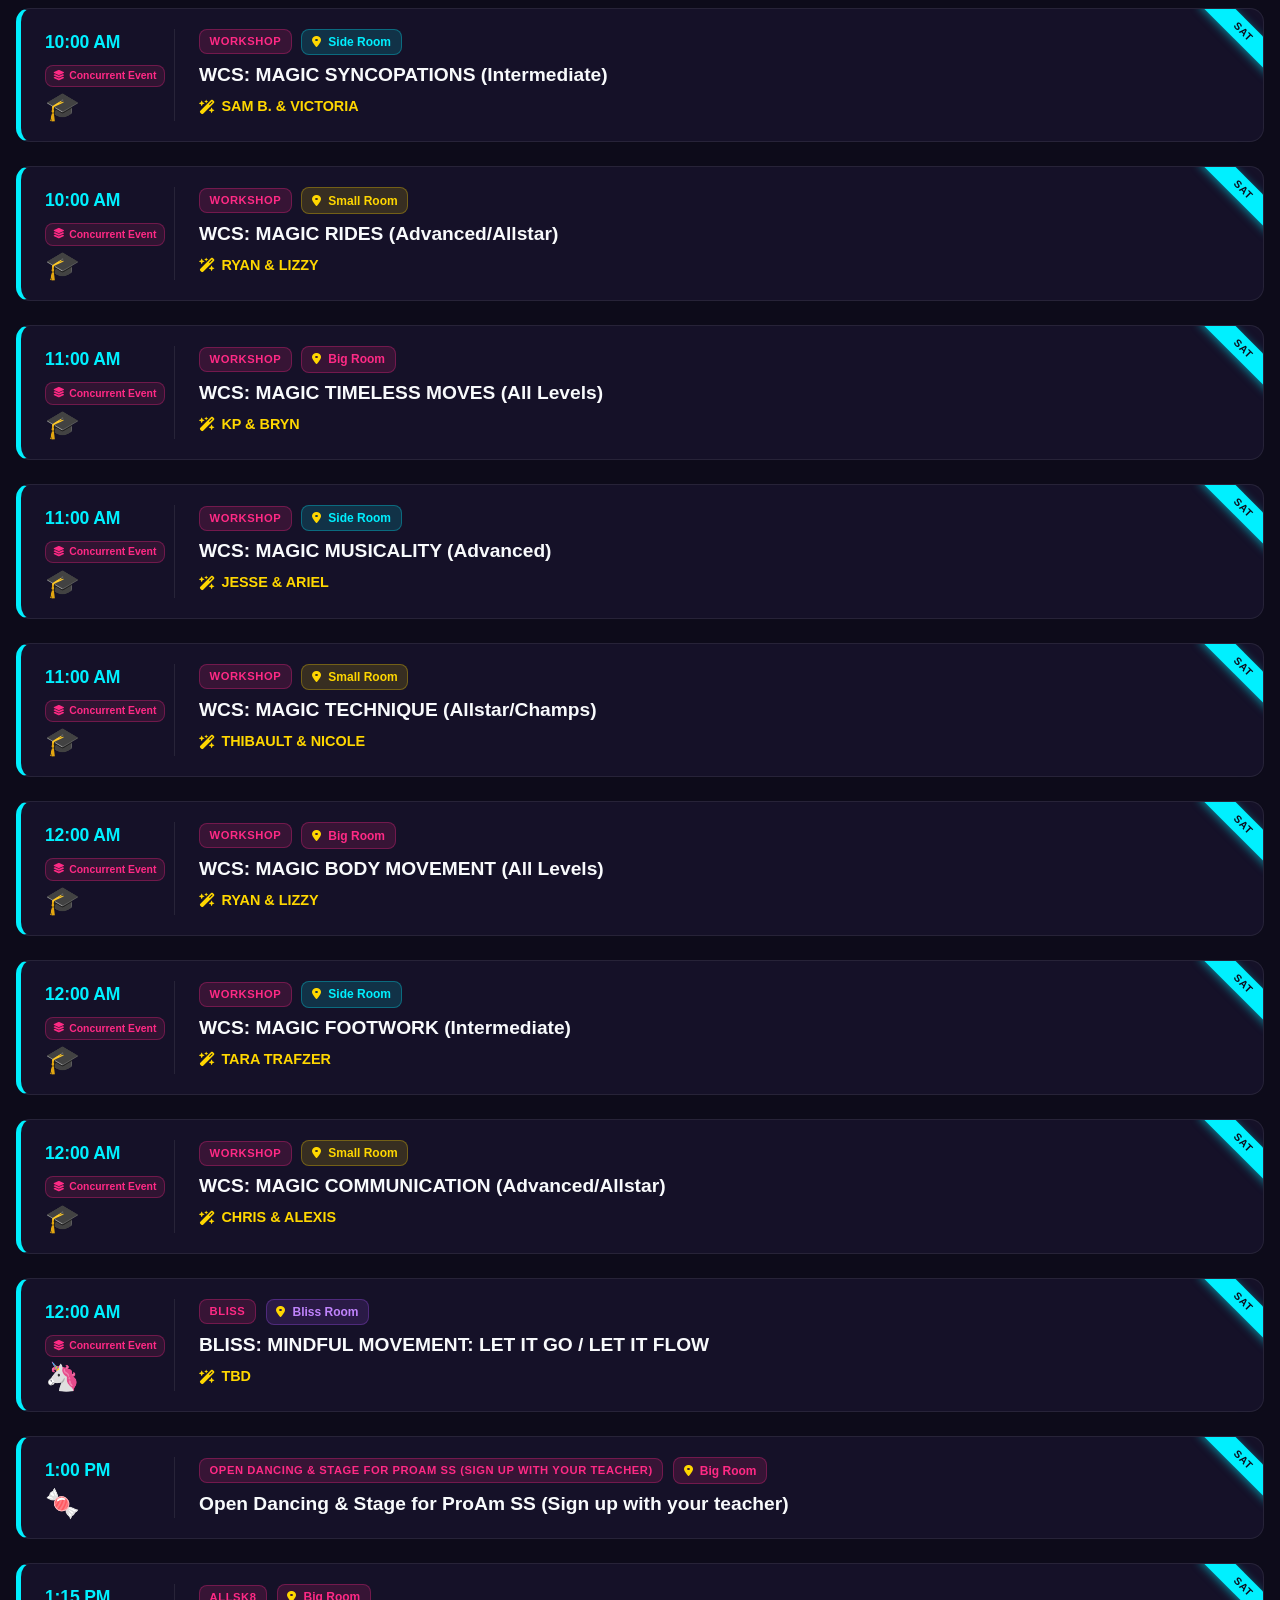
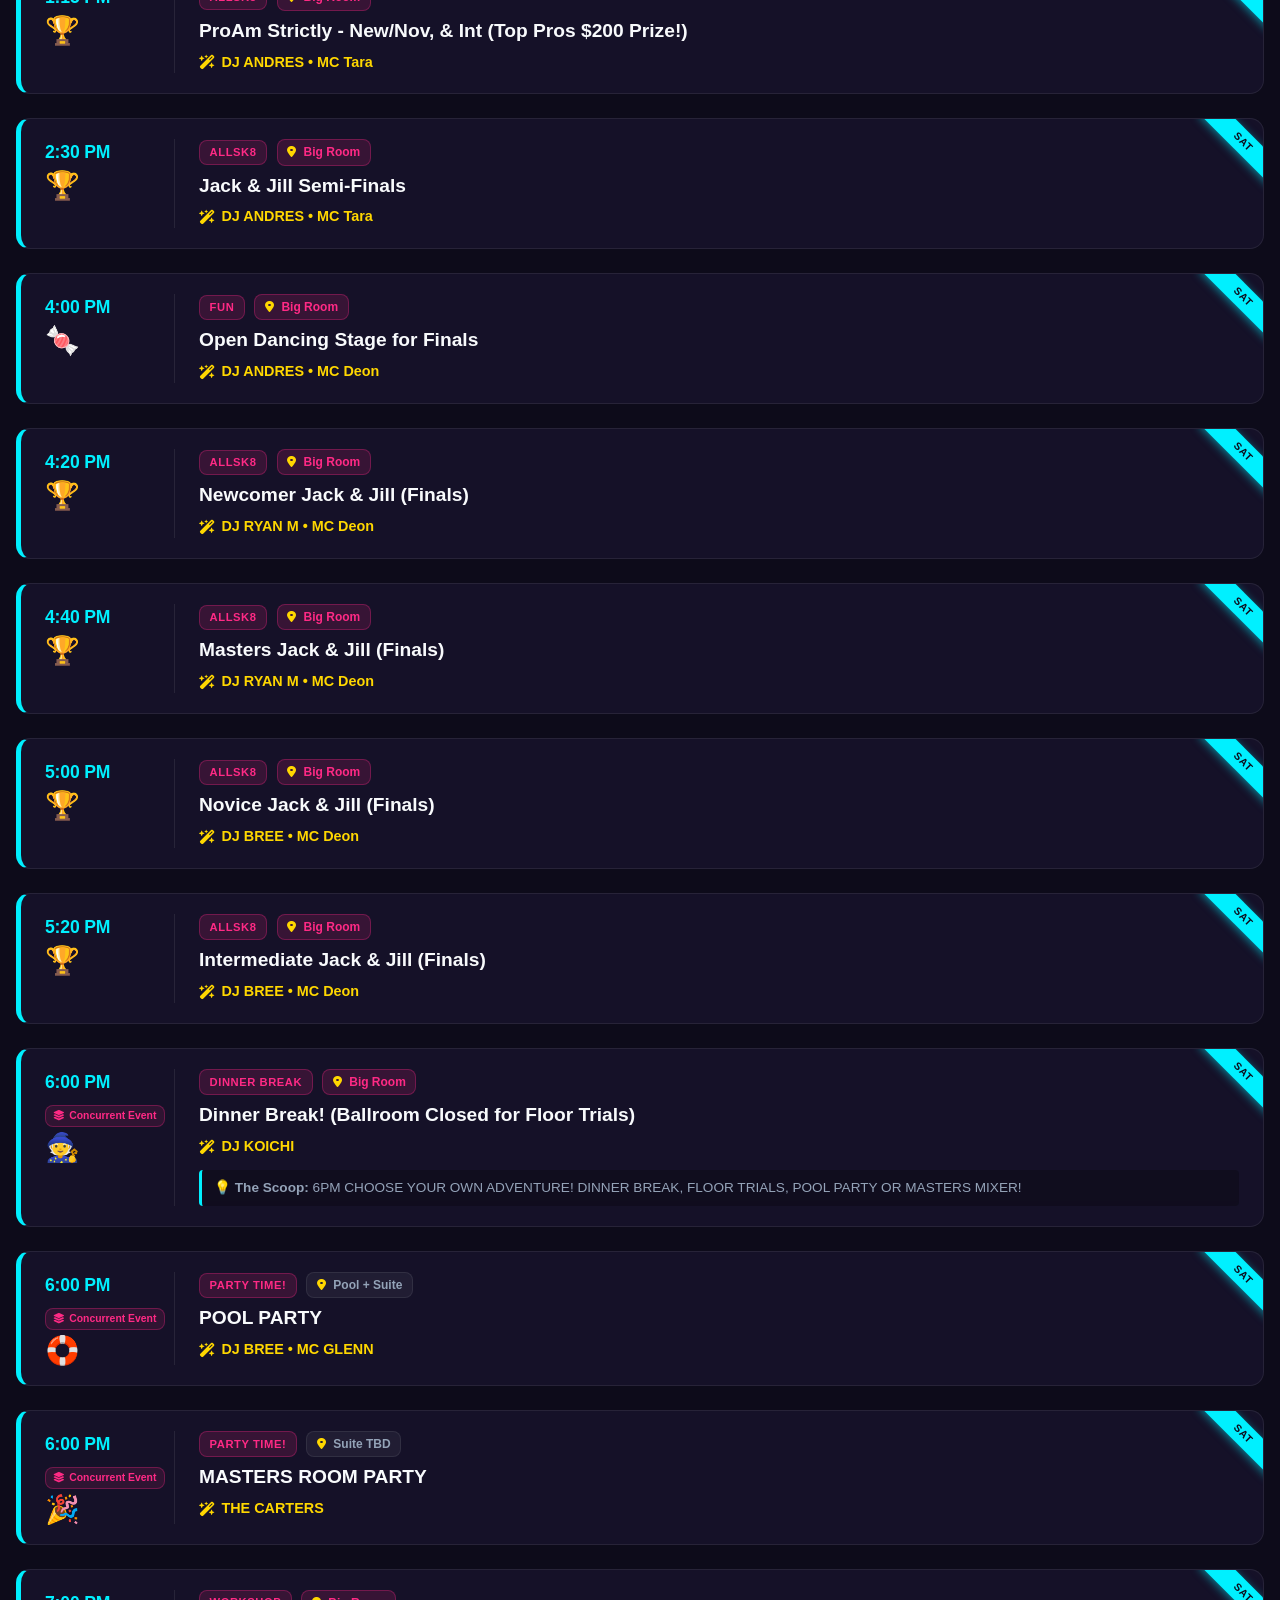
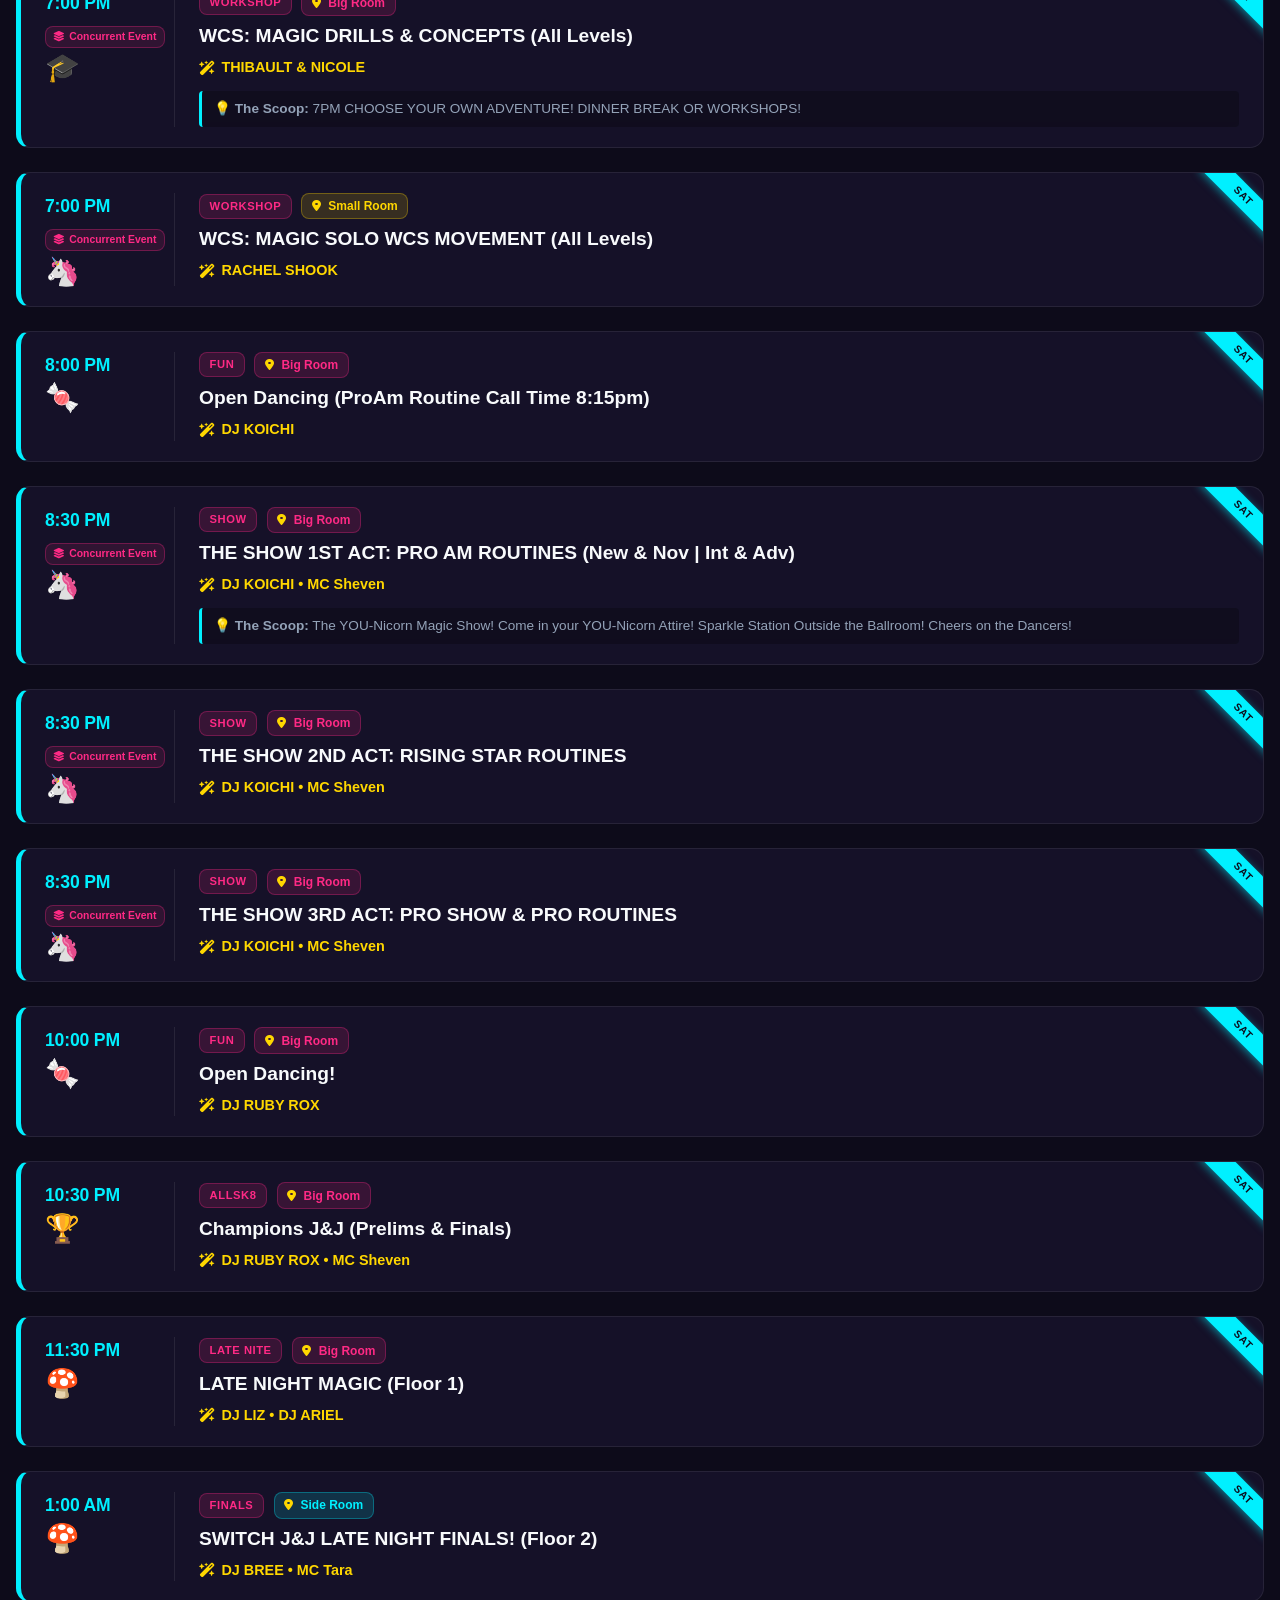
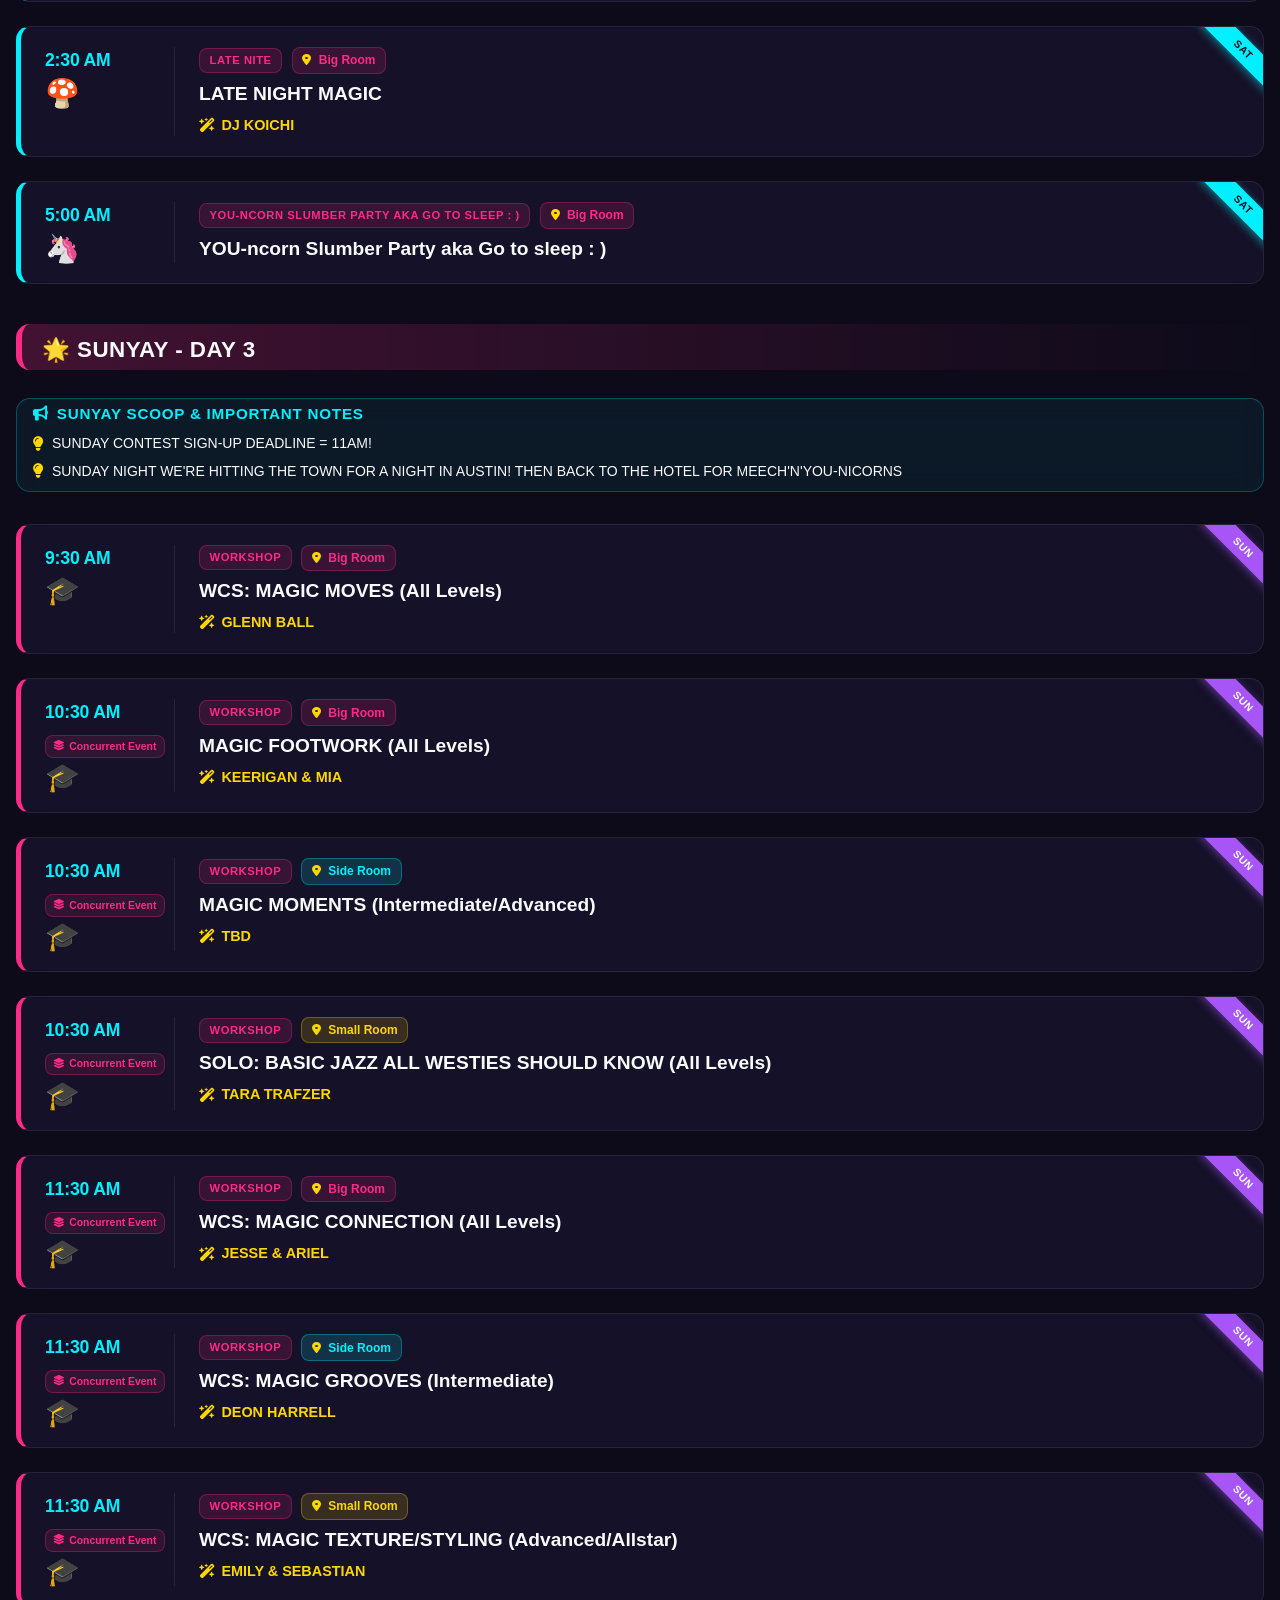
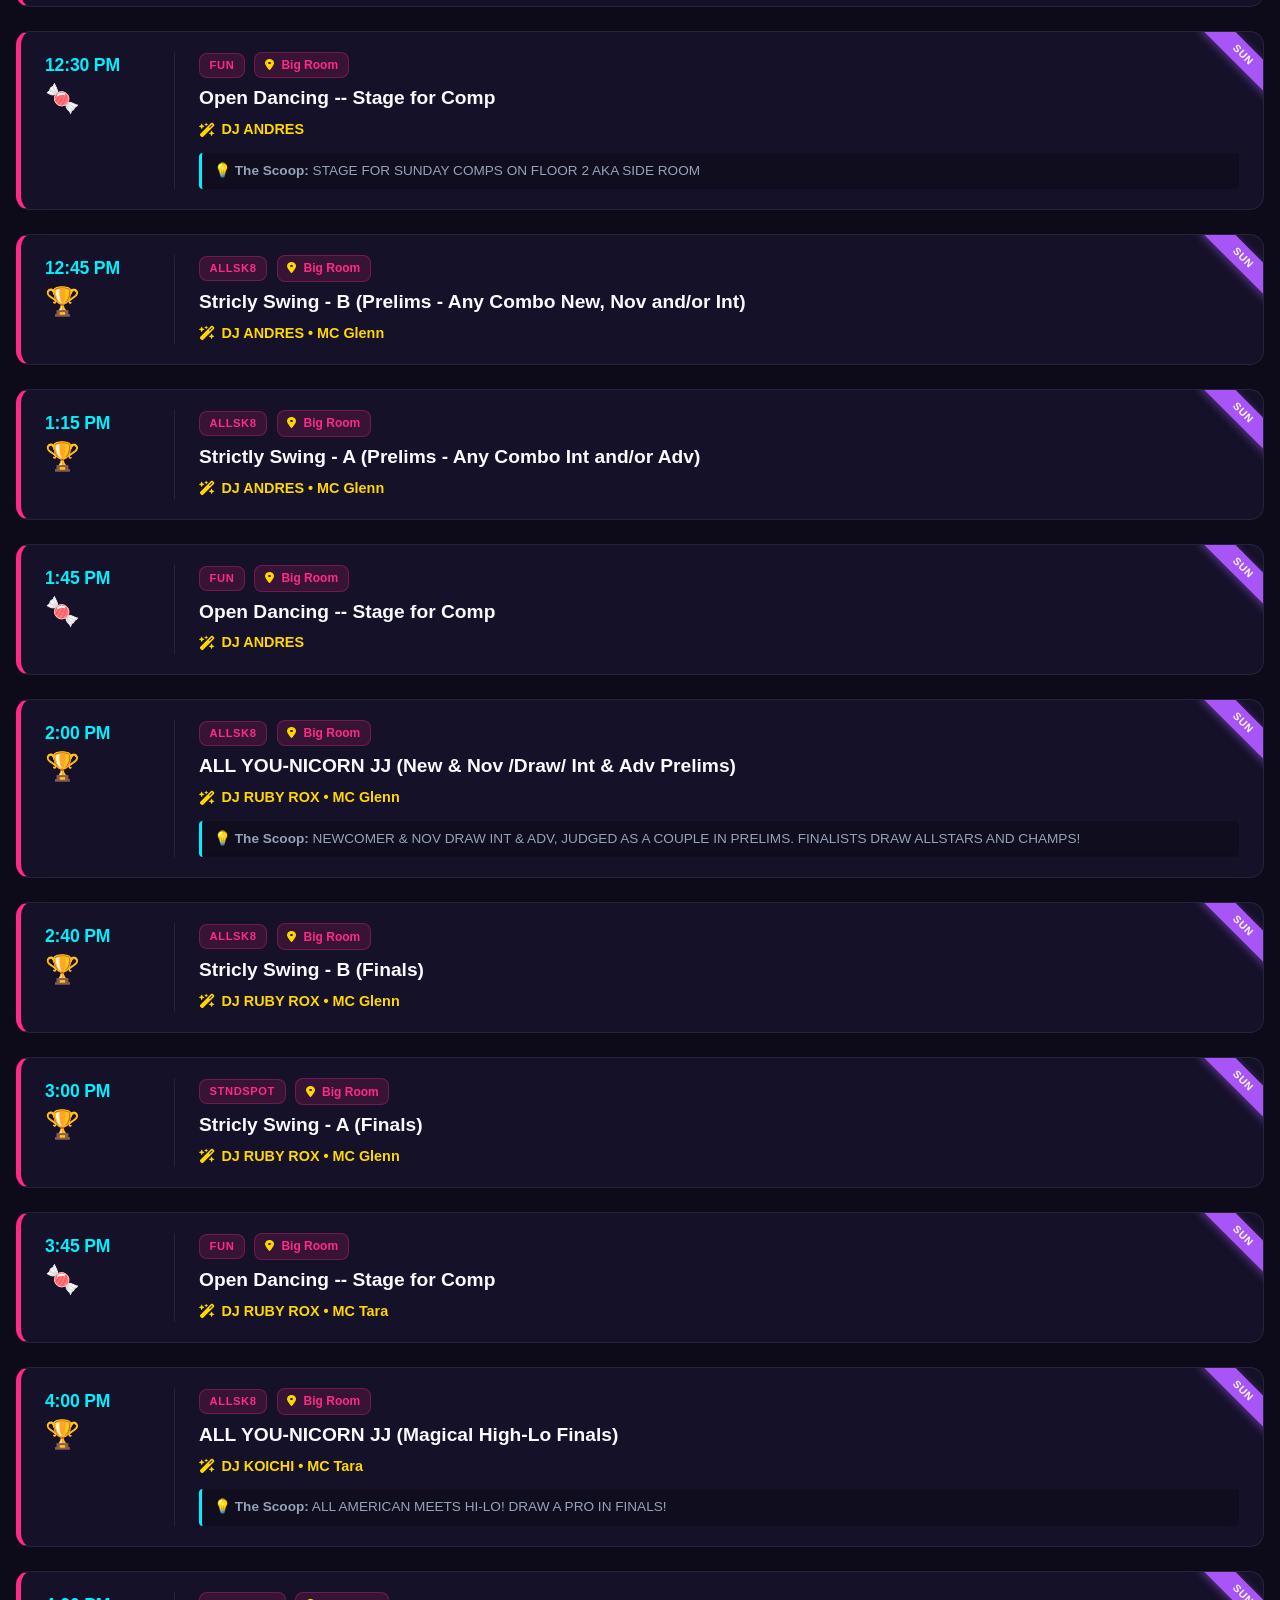
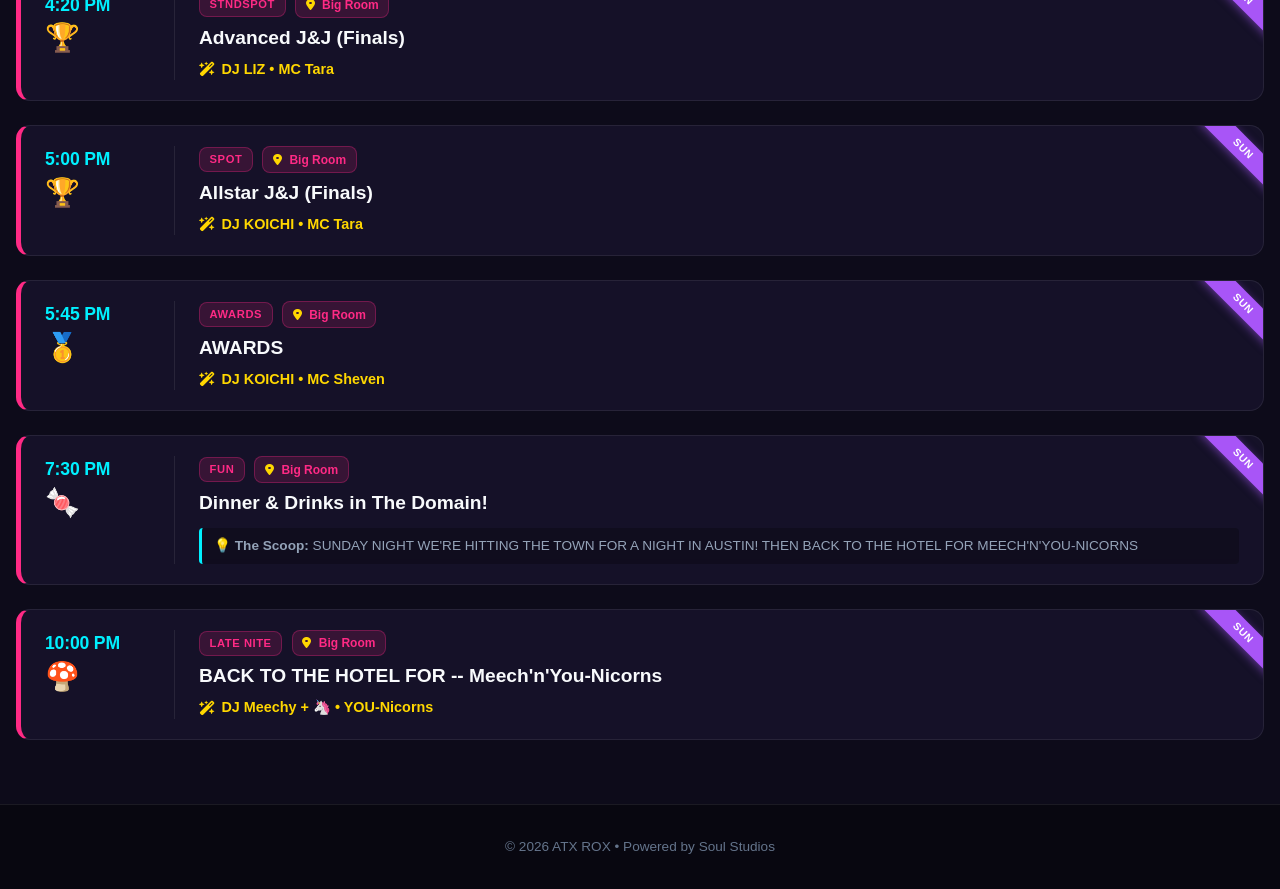
==== commit 93f42911: "Add diagonal day corner flags, mobile time/emoji alignment, dedicated Sponsor CSV marquee banner wit" ====
--- a/index.html
+++ b/index.html
@@ -22,6 +22,18 @@
 </head>
 <body class="theme-atx-rox">
 
+  <!-- TOP SPONSORS SCROLLING MARQUEE BANNER -->
+  <div class="top-sponsor-marquee" id="topSponsorMarquee">
+    <div class="marquee-label">
+      <i class="fa-solid fa-trophy"></i> SPONSORS:
+    </div>
+    <div class="marquee-track-container">
+      <div class="marquee-track" id="marqueeTrack">
+        <!-- Dynamically populated sponsor marquee -->
+      </div>
+    </div>
+  </div>
+
   <!-- TOP BRAND HERO BANNER -->
   <header class="app-header">
     <div class="header-overlay"></div>
@@ -35,11 +47,21 @@
       <h1 class="event-title" id="eventTitle">AUSTIN ROX - 2026 SCHEDULE 🦄</h1>
       <p class="event-subtitle" id="eventSubtitle">ATX ROX 2026 • AUSTIN, TX • SEPT 18-20, 2026</p>
       
-      <!-- Live Sync Controls -->
+      <!-- Live Sync Controls & Public Mode Sponsor Marquee -->
       <div class="sync-bar">
         <div class="sync-info">
           <i class="fa-solid fa-arrows-rotate sync-icon" id="syncSpinner"></i>
           <span class="sync-interval">(Auto-updates every 60s)</span>
+        </div>
+        <div class="public-sponsor-banner" id="publicSponsorBanner">
+          <div class="marquee-label">
+            <i class="fa-solid fa-trophy"></i> SPONSORS:
+          </div>
+          <div class="marquee-track-container">
+            <div class="marquee-track" id="publicMarqueeTrack">
+              <!-- Dynamically populated sponsor marquee -->
+            </div>
+          </div>
         </div>
         <div class="header-actions">
           <button class="btn btn-secondary btn-sm" id="btnSyncNow">
--- a/style.css
+++ b/style.css
@@ -537,12 +537,12 @@
 }
 
 .day-header-banner {
-  padding: 1rem 1.5rem;
+  padding: 0.55rem 1.25rem 0.25rem 1.25rem;
   background: linear-gradient(90deg, rgba(255, 42, 133, 0.15) 0%, transparent 100%);
   border-left: 6px solid var(--primary-color);
   border-radius: var(--radius-md);
   margin-top: 1rem;
-  margin-bottom: 0.5rem;
+  margin-bottom: 0.1rem;
   scroll-margin-top: 180px; /* Offset for smooth scroll positioning */
 }
 
@@ -618,6 +618,52 @@
 
 .session-card[data-day-code="day4"] {
   border-left: 5px solid var(--day4-color) !important;
+}
+
+/* Top-Right Diagonal Day Flag Ribbon */
+.corner-day-flag {
+  position: absolute;
+  top: 12px;
+  right: -30px;
+  width: 100px;
+  text-align: center;
+  transform: rotate(45deg);
+  font-family: var(--font-heading);
+  font-size: 0.65rem;
+  font-weight: 900;
+  letter-spacing: 0.08em;
+  padding: 0.2rem 0;
+  color: #ffffff;
+  background: #ff2a85; /* Hot Pink Default */
+  box-shadow: 0 2px 8px rgba(0, 0, 0, 0.4);
+  text-transform: uppercase;
+  z-index: 10;
+  pointer-events: none;
+}
+
+/* Day-Specific Corner Flag Colors */
+.corner-day-flag[data-day-abbr="FRI"],
+.session-card[data-day="FRIYAY"] .corner-day-flag,
+.session-card[data-day="FRIDAY"] .corner-day-flag {
+  background: #ff2a85; /* Hot Pink for Friday */
+  color: #ffffff;
+  box-shadow: 0 2px 8px rgba(255, 42, 133, 0.5);
+}
+
+.corner-day-flag[data-day-abbr="SAT"],
+.session-card[data-day="SATURYAY"] .corner-day-flag,
+.session-card[data-day="SATURDAY"] .corner-day-flag {
+  background: #00f0ff; /* Electric Cyan for Saturday */
+  color: #0d0b1a;
+  box-shadow: 0 2px 8px rgba(0, 240, 255, 0.5);
+}
+
+.corner-day-flag[data-day-abbr="SUN"],
+.session-card[data-day="SUNYAY"] .corner-day-flag,
+.session-card[data-day="SUNDAY"] .corner-day-flag {
+  background: #a855f7; /* Purple Glow for Sunday */
+  color: #ffffff;
+  box-shadow: 0 2px 8px rgba(168, 85, 247, 0.5);
 }
 
 .session-card:hover {
@@ -1067,11 +1113,27 @@
   .session-time-col {
     flex-direction: row;
     align-items: center;
-    justify-content: space-between;
+    justify-content: flex-start;
     border-right: none;
     border-bottom: 1px solid var(--card-border);
     padding-right: 0;
     padding-bottom: 0.6rem;
+    gap: 0.5rem;
+  }
+
+  .session-time {
+    order: 1;
+  }
+
+  .badge-concurrent {
+    order: 2;
+    margin-top: 0;
+  }
+
+  .session-icon {
+    order: 3;
+    margin-left: auto;
+    margin-right: 1.8rem;
   }
 
   .sync-bar {
@@ -1115,12 +1177,12 @@
    11. DAY SCOOP BANNER & SPONSORS SHOWCASE
    -------------------------------------------------------------------------- */
 .day-scoop-banner {
-  padding: 1rem 1.25rem;
+  padding: 0.25rem 1rem 0.55rem 1rem;
   background: rgba(0, 240, 255, 0.06);
   border: 1px solid rgba(0, 240, 255, 0.25);
   border-radius: var(--radius-md);
-  margin-top: 0.5rem;
-  margin-bottom: 1.25rem;
+  margin-top: 0.1rem;
+  margin-bottom: 0.5rem;
   backdrop-filter: blur(12px);
 }
 
@@ -1228,8 +1290,109 @@
    PUBLIC EMBED MODE & ADMIN DASHBOARD STYLES
    ========================================================================== */
 
+/* Top Sponsors Scrolling Marquee Banner */
+.top-sponsor-marquee {
+  width: 100%;
+  background: linear-gradient(90deg, rgba(255, 42, 133, 0.25) 0%, rgba(13, 11, 26, 0.95) 15%, rgba(13, 11, 26, 0.95) 85%, rgba(0, 240, 255, 0.25) 100%);
+  border-bottom: 1px solid var(--card-border);
+  display: flex;
+  align-items: center;
+  overflow: hidden;
+  height: 38px;
+  position: relative;
+  z-index: 101;
+}
+
+.public-sponsor-banner {
+  display: none;
+  width: 100%;
+  background: rgba(0, 0, 0, 0.4);
+  border: 1px solid var(--card-border);
+  border-radius: var(--radius-md);
+  height: 38px;
+  overflow: hidden;
+  align-items: center;
+  margin-top: 0.5rem;
+}
+
+.marquee-label {
+  display: flex;
+  align-items: center;
+  gap: 0.4rem;
+  padding: 0 0.85rem;
+  background: var(--primary-color);
+  color: #ffffff;
+  font-family: var(--font-heading);
+  font-size: 0.75rem;
+  font-weight: 900;
+  letter-spacing: 0.08em;
+  height: 100%;
+  white-space: nowrap;
+  box-shadow: 0 0 12px var(--primary-glow);
+  z-index: 2;
+  flex-shrink: 0;
+}
+
+.marquee-track-container {
+  flex: 1;
+  overflow: hidden;
+  position: relative;
+  height: 100%;
+  display: flex;
+  align-items: center;
+}
+
+.marquee-track {
+  display: flex;
+  align-items: center;
+  gap: 2.5rem;
+  white-space: nowrap;
+  animation: marqueeScroll 25s linear infinite;
+  will-change: transform;
+}
+
+.marquee-track:hover {
+  animation-play-state: paused;
+}
+
+.marquee-item {
+  display: inline-flex;
+  align-items: center;
+  gap: 0.5rem;
+  font-family: var(--font-heading);
+  font-size: 0.85rem;
+  font-weight: 900;
+  background: linear-gradient(135deg, #ffffff 30%, var(--primary-color) 70%, var(--secondary-color) 100%);
+  -webkit-background-clip: text;
+  -webkit-text-fill-color: transparent;
+  letter-spacing: 0.04em;
+  text-transform: uppercase;
+}
+
+.marquee-item i {
+  color: var(--secondary-color);
+  font-size: 0.7rem;
+  -webkit-text-fill-color: initial;
+}
+
+@keyframes marqueeScroll {
+  0% { transform: translateX(0); }
+  100% { transform: translateX(-33.333%); }
+}
+
 /* Hide Director/Admin Controls on Public Attendee Embed Mode */
-body.is-public-mode .sync-bar,
+body.is-public-mode .top-sponsor-marquee {
+  display: none !important;
+}
+
+body.is-public-mode .sync-info {
+  display: none !important;
+}
+
+body.is-public-mode .public-sponsor-banner {
+  display: flex !important;
+}
+
 body.is-public-mode .header-actions,
 body.is-public-mode #btnOpenEmbedModal,
 body.is-public-mode #btnOpenThemeDrawer,
